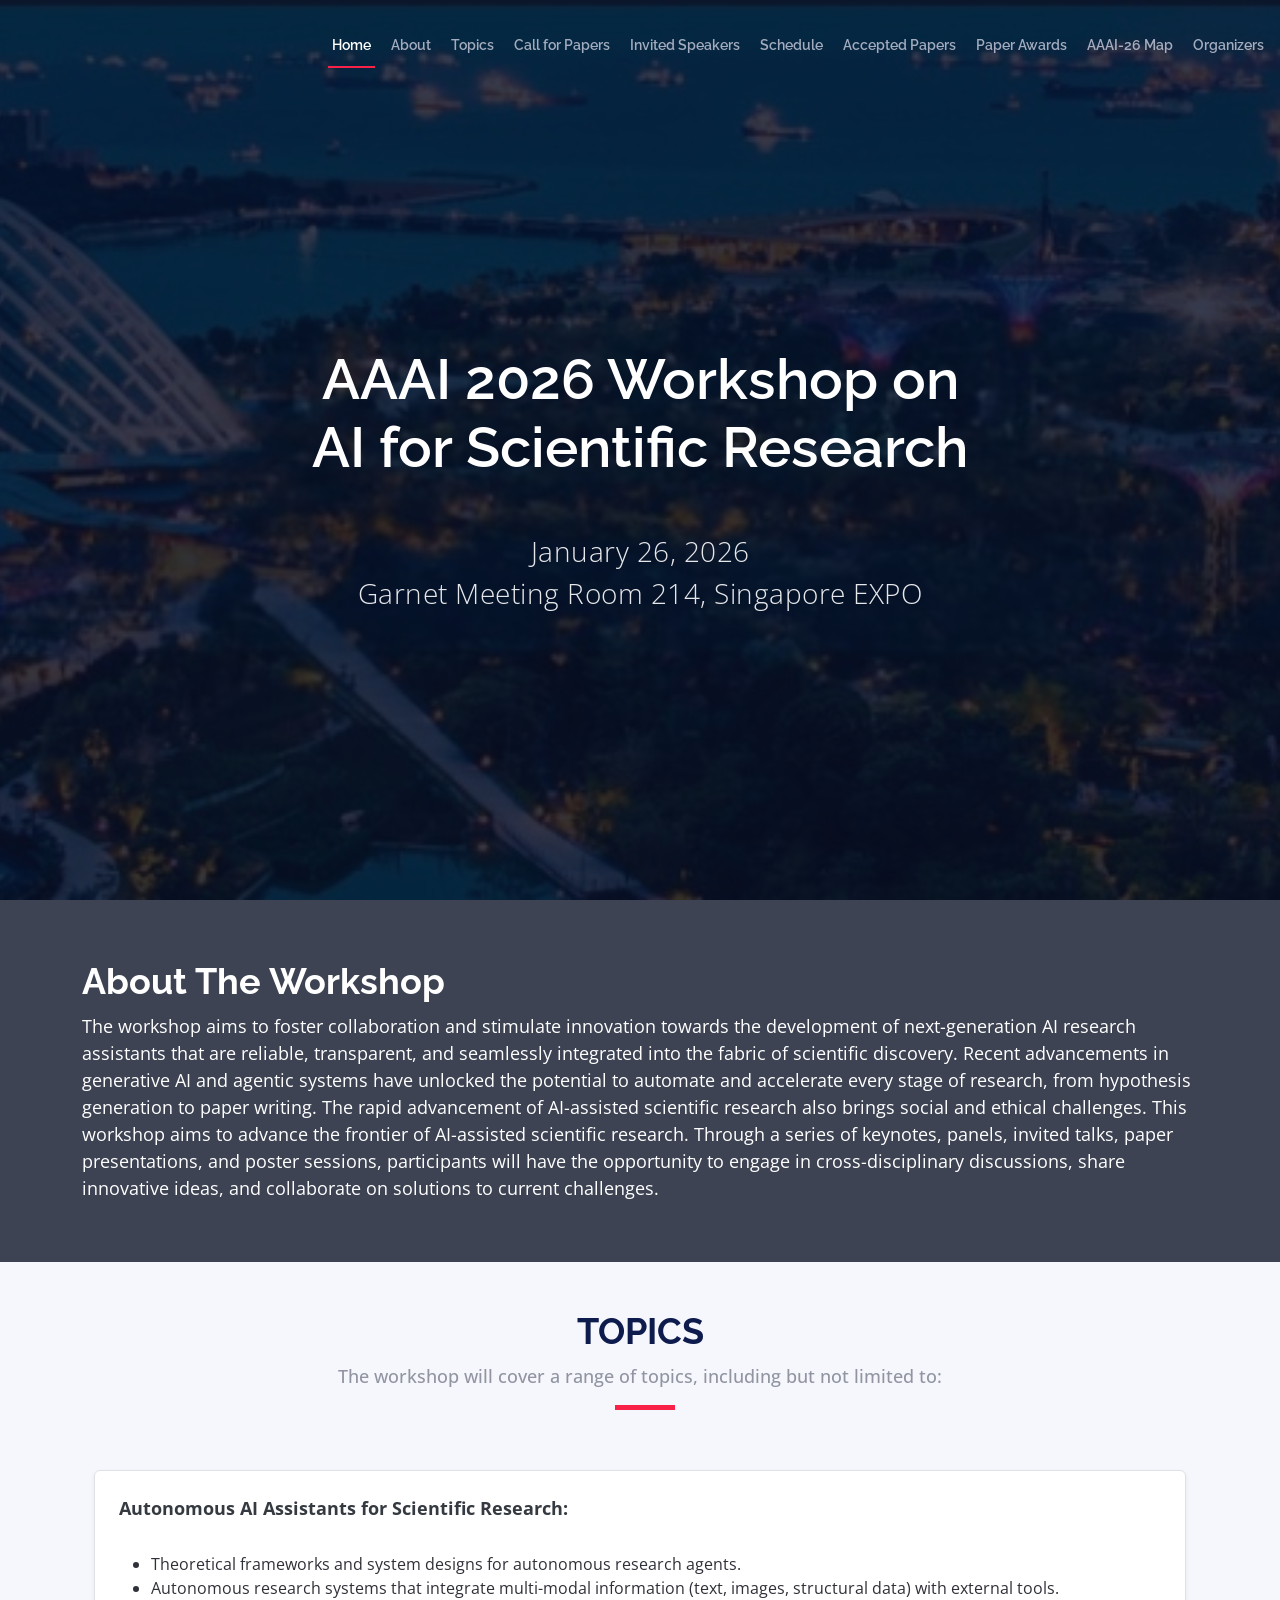
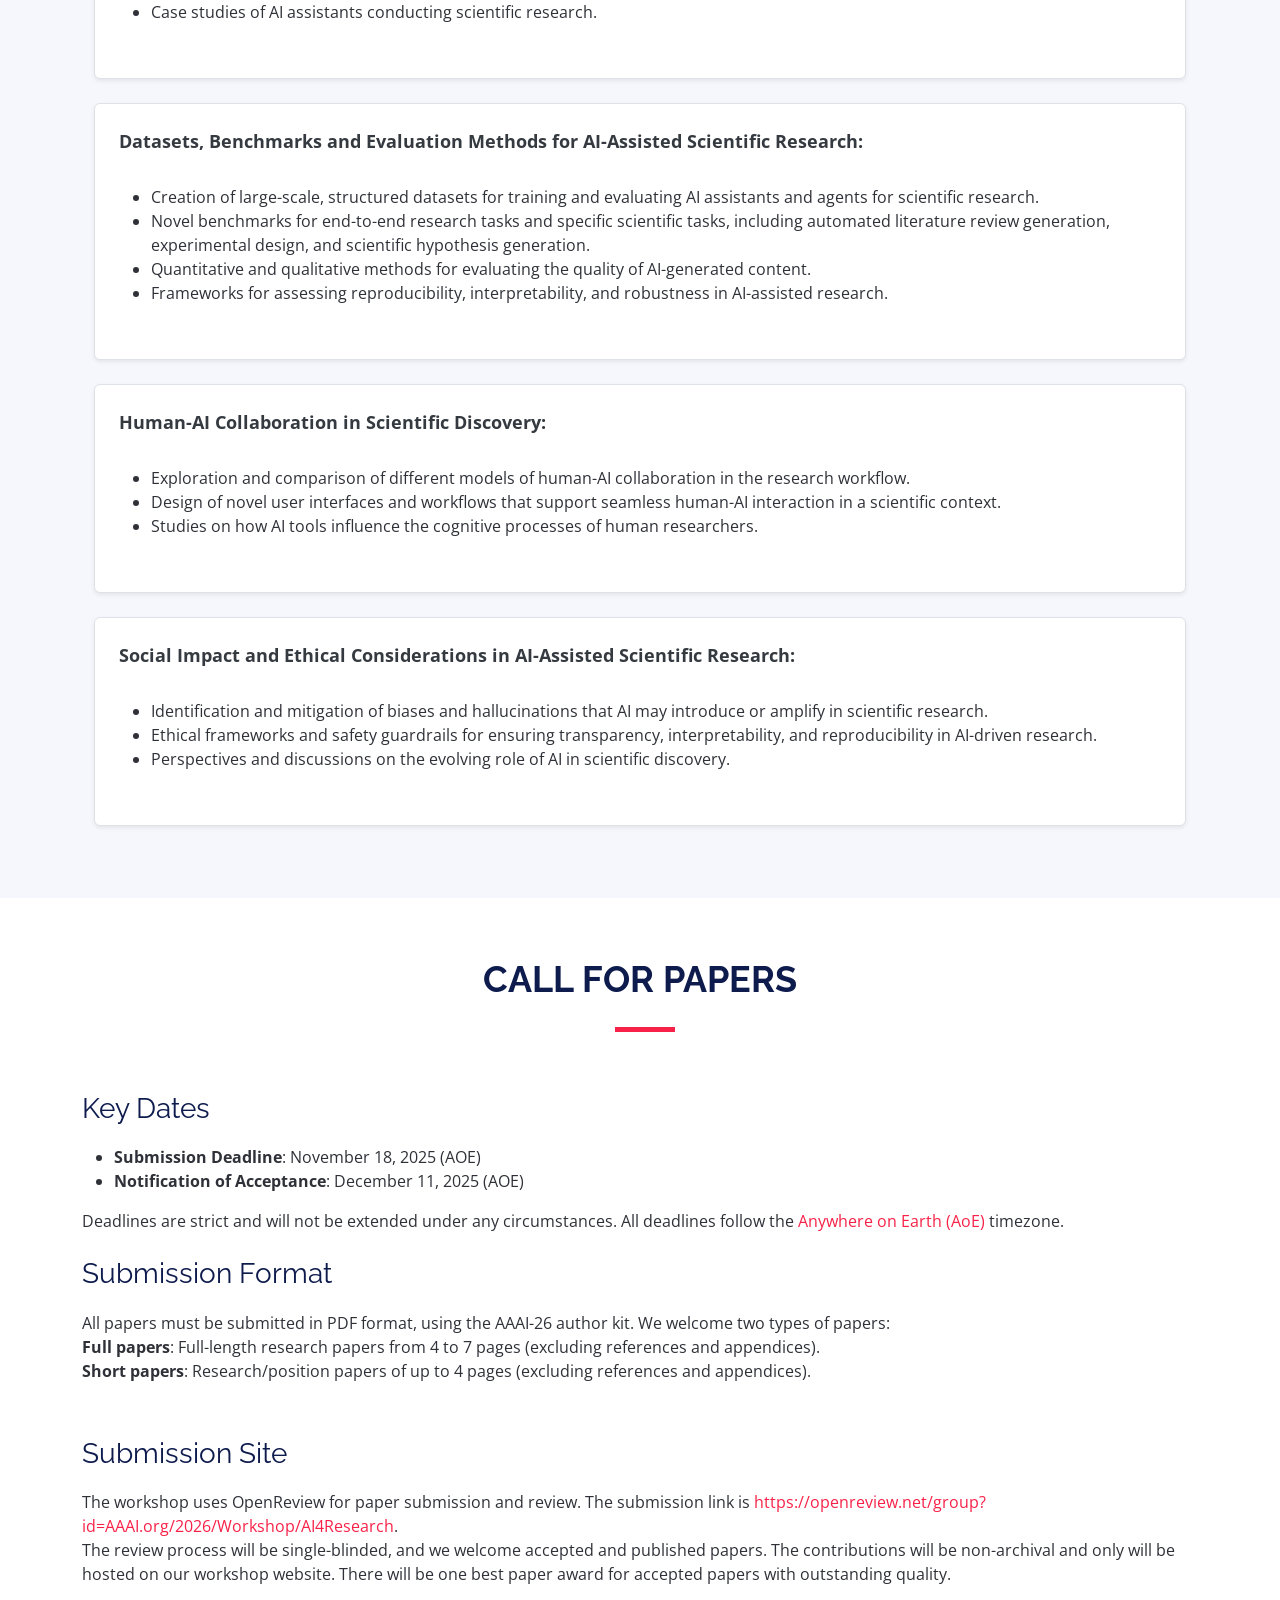
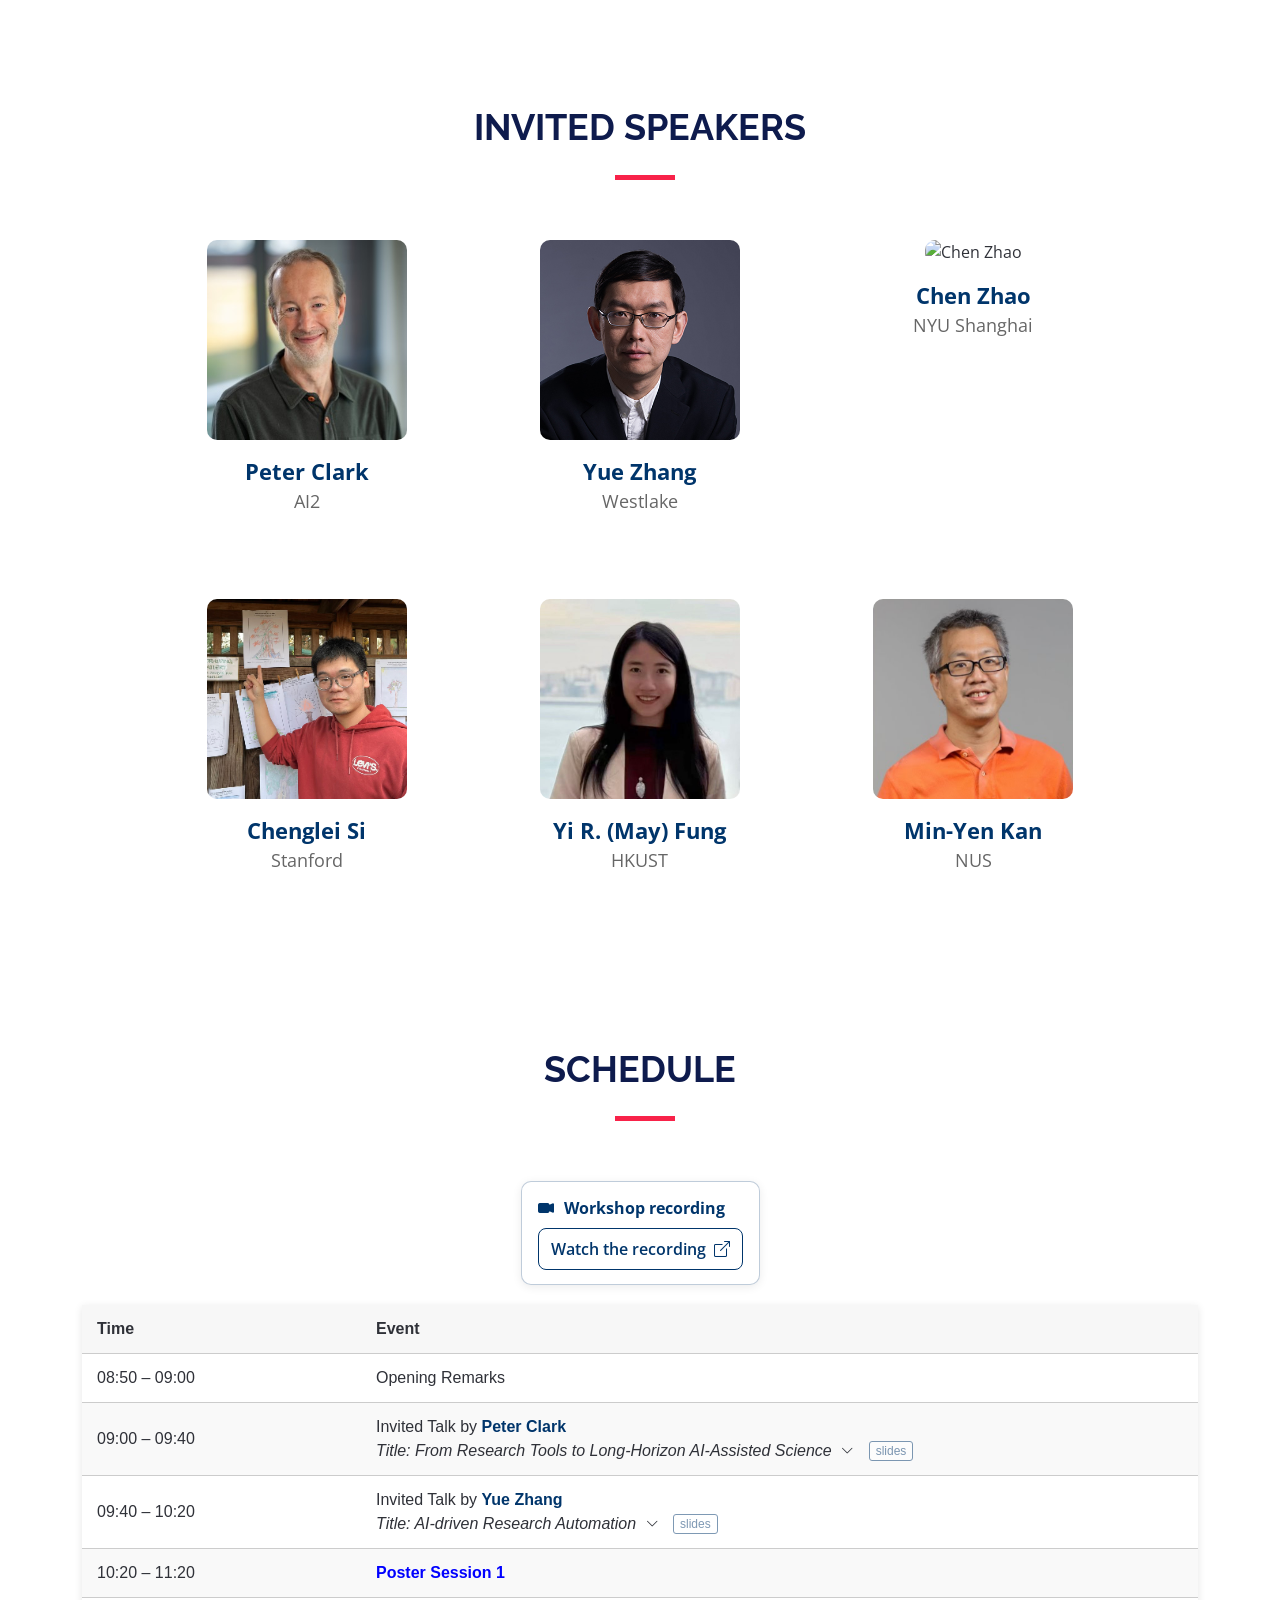
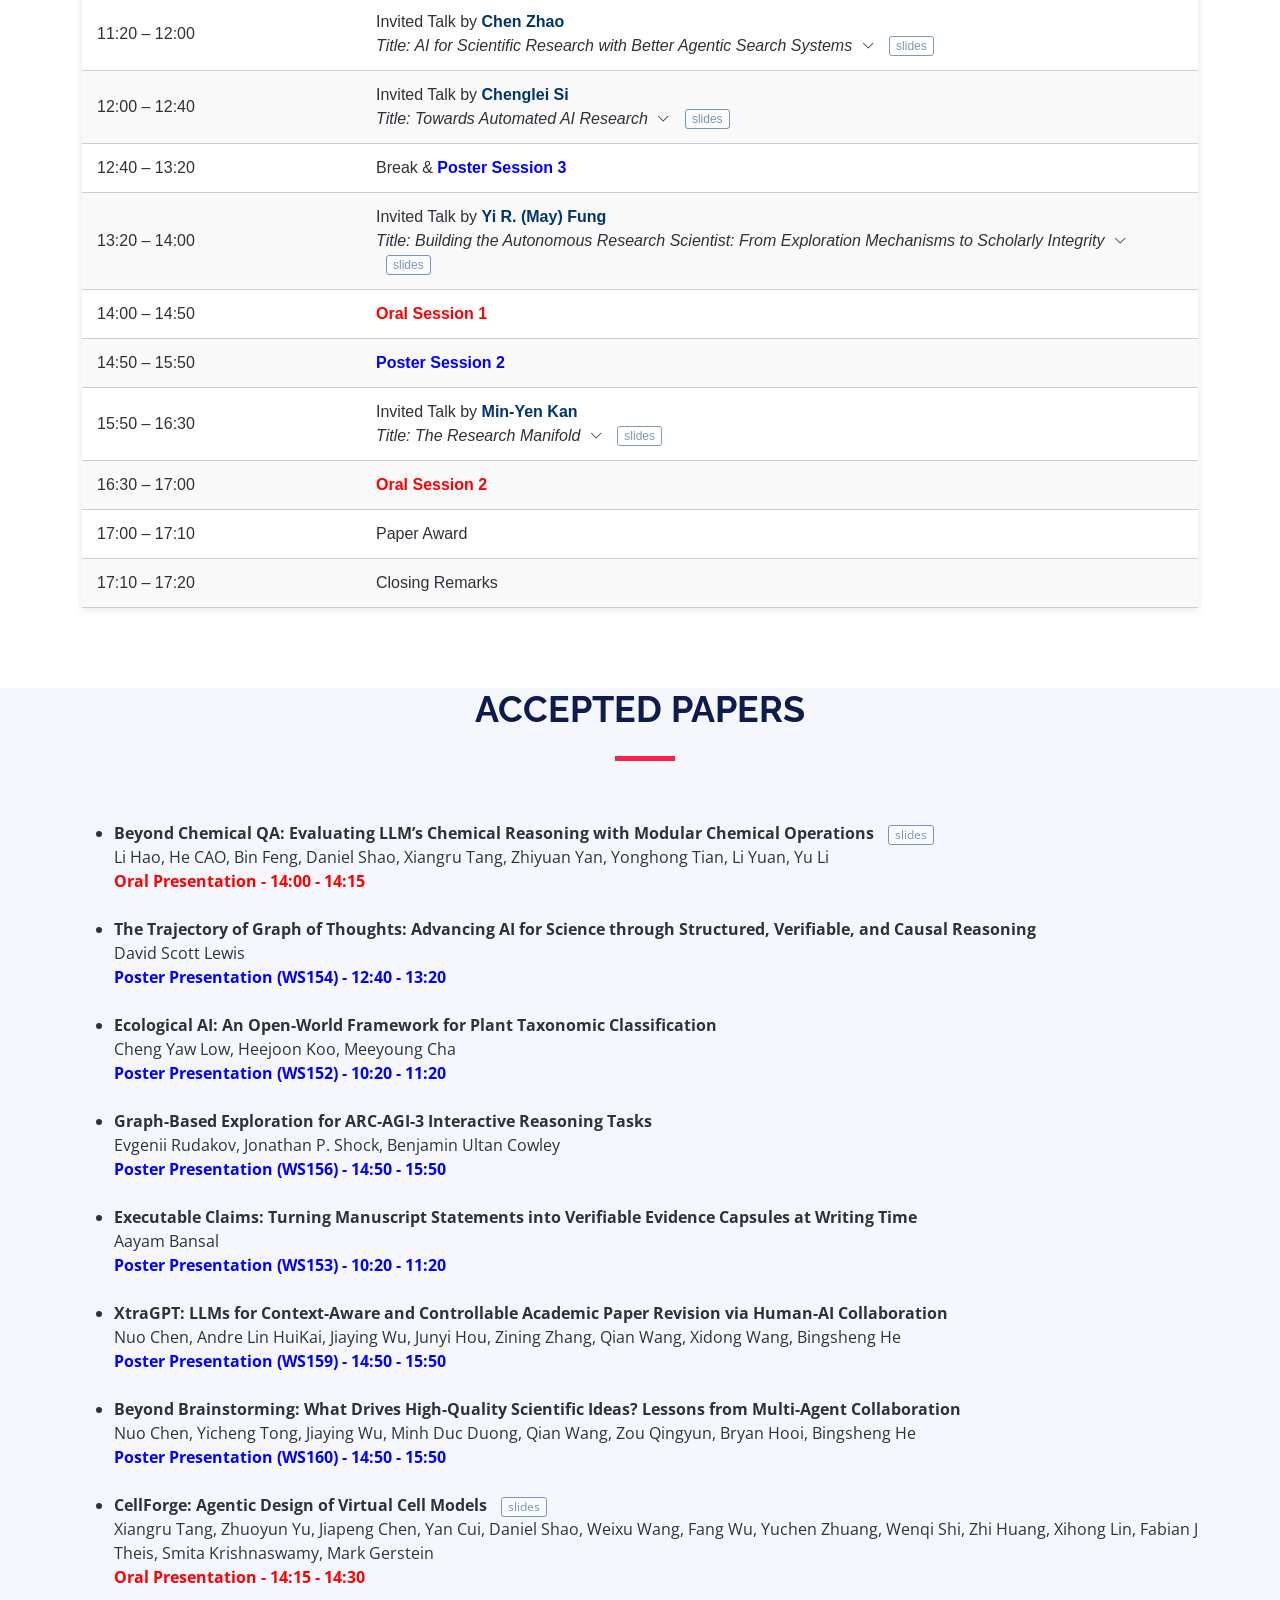
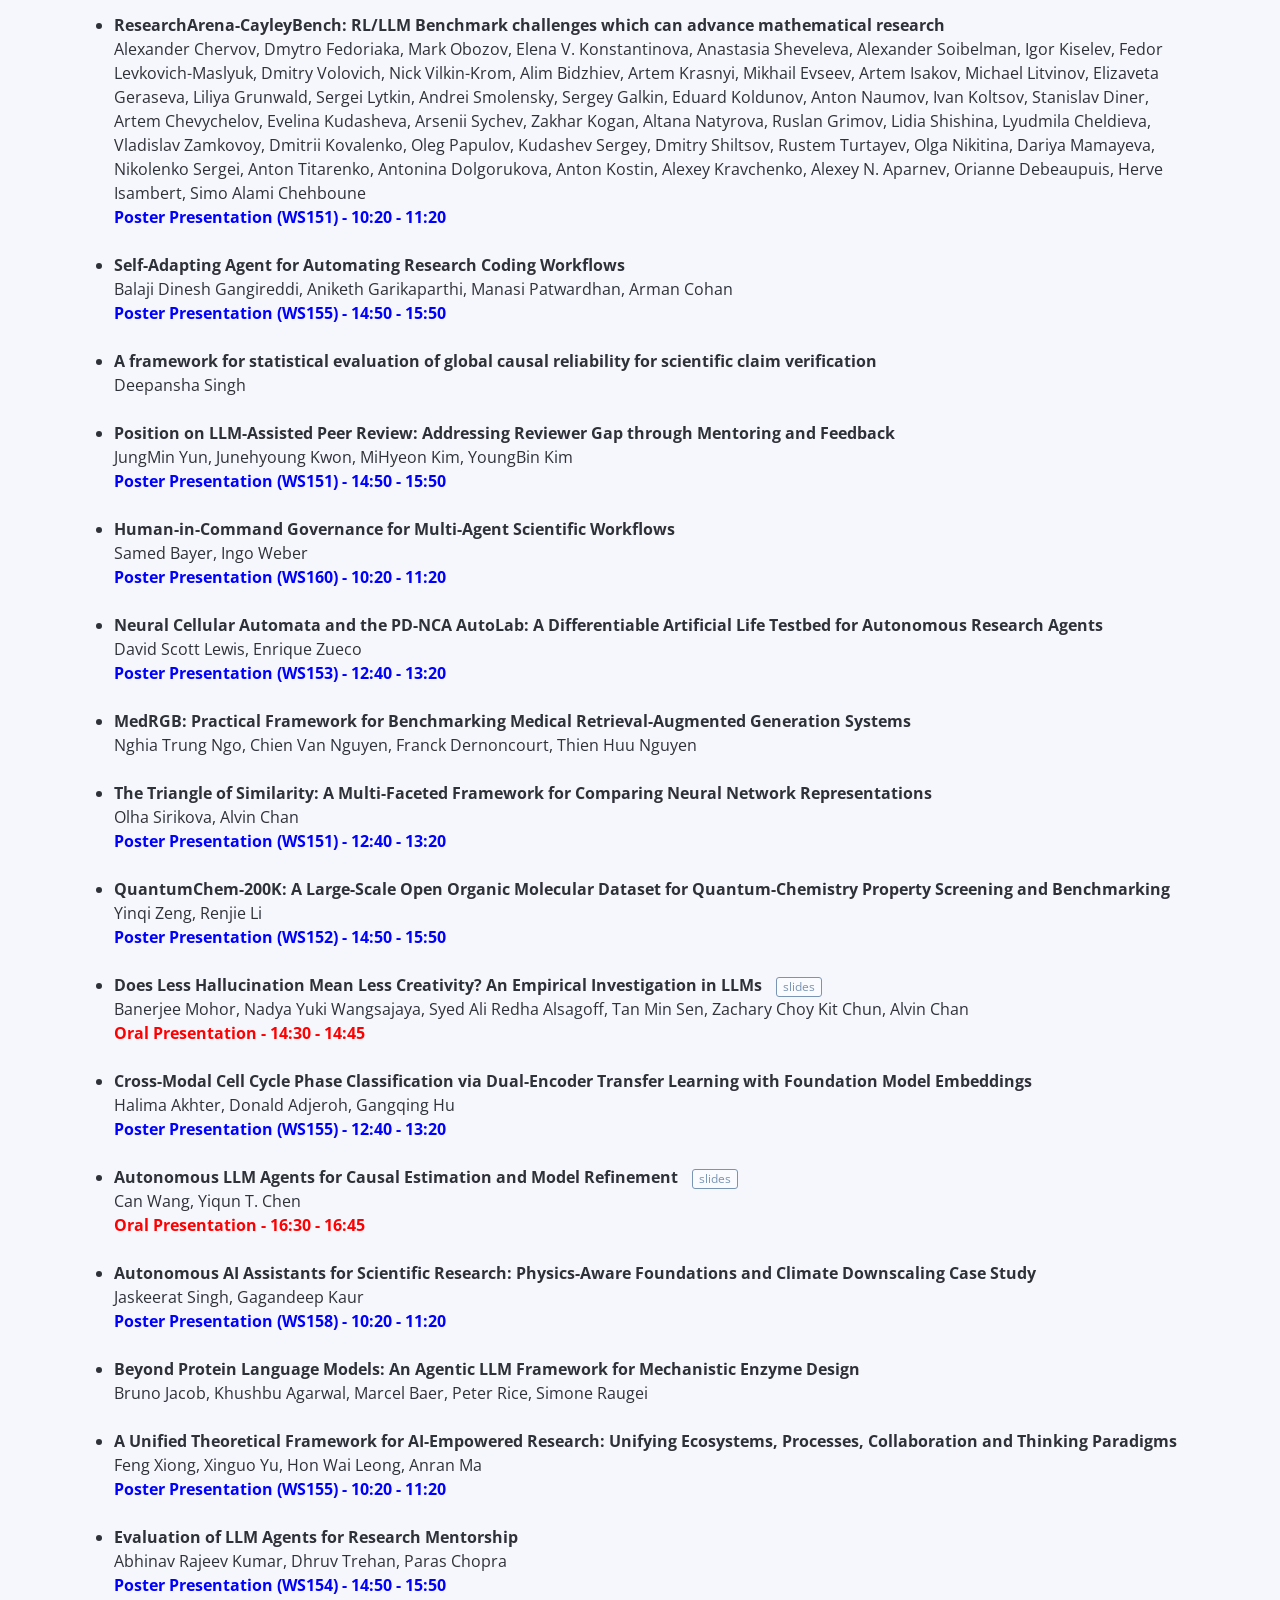
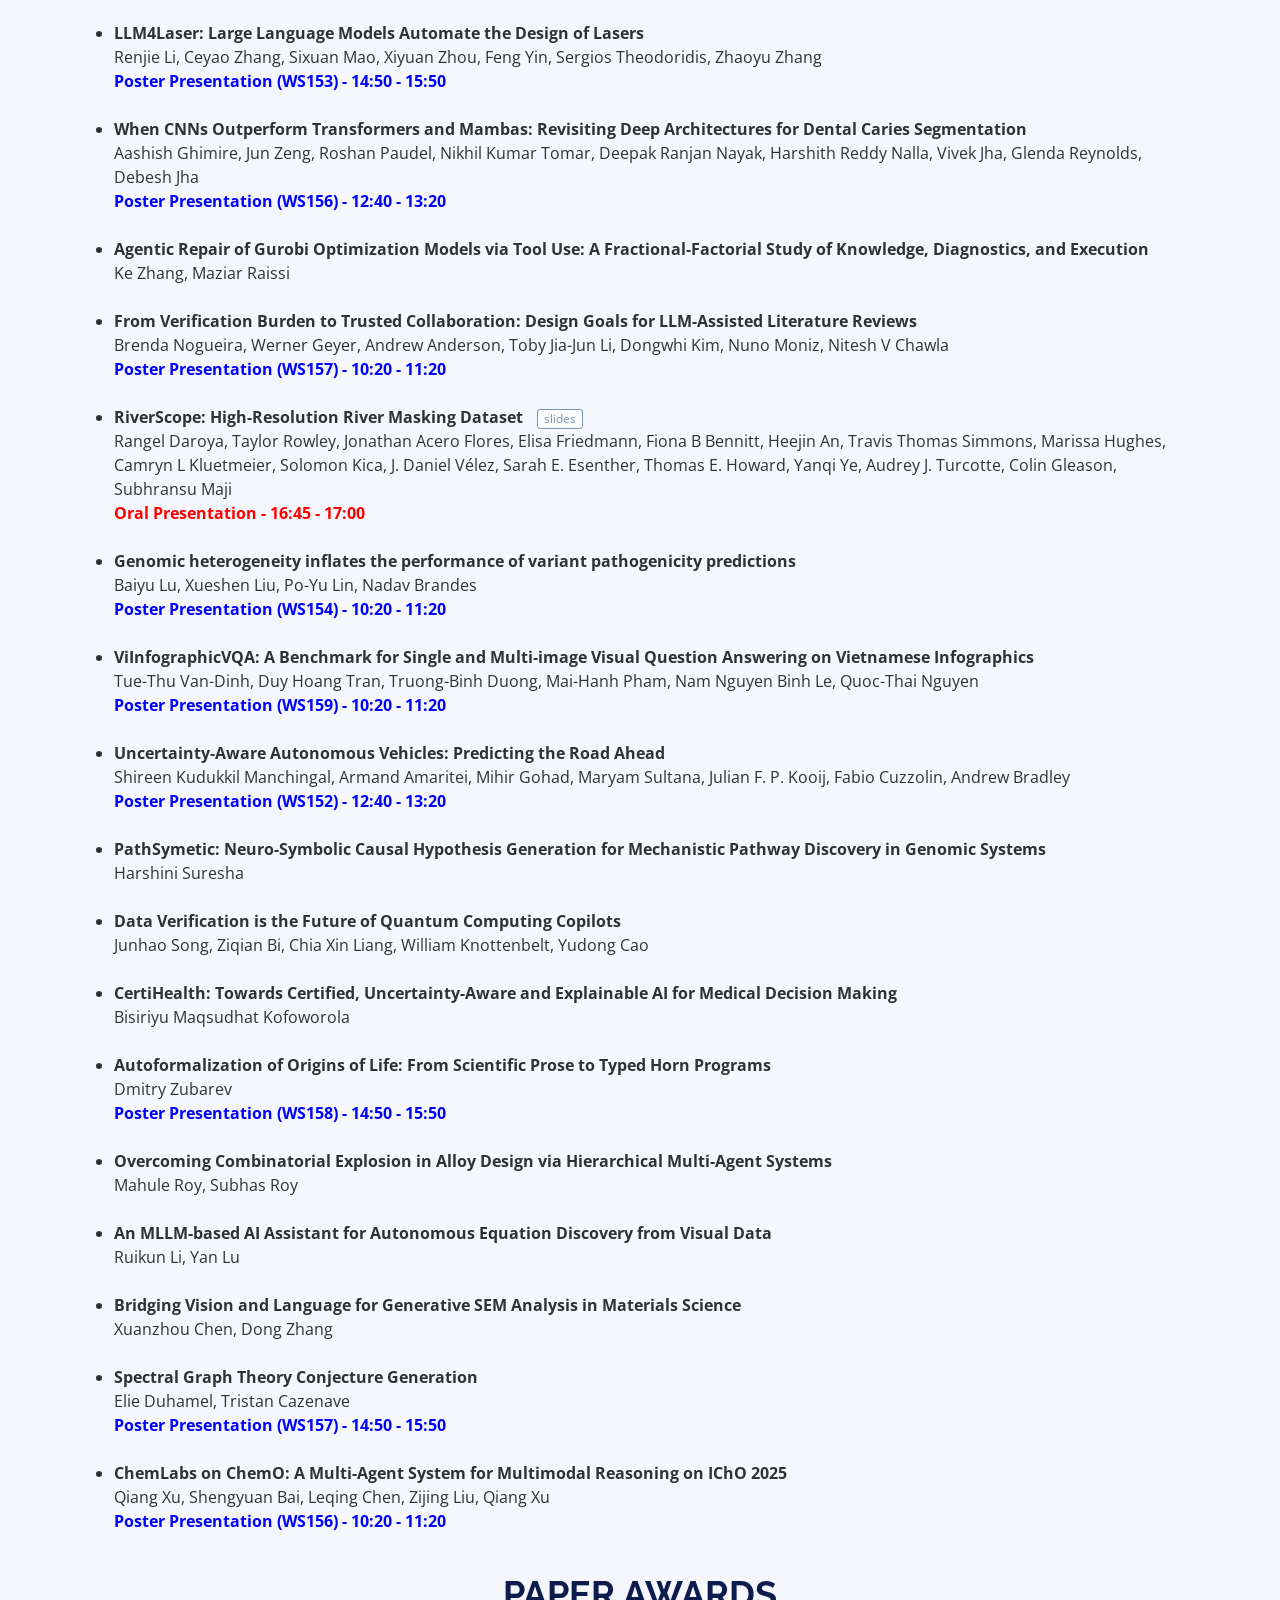
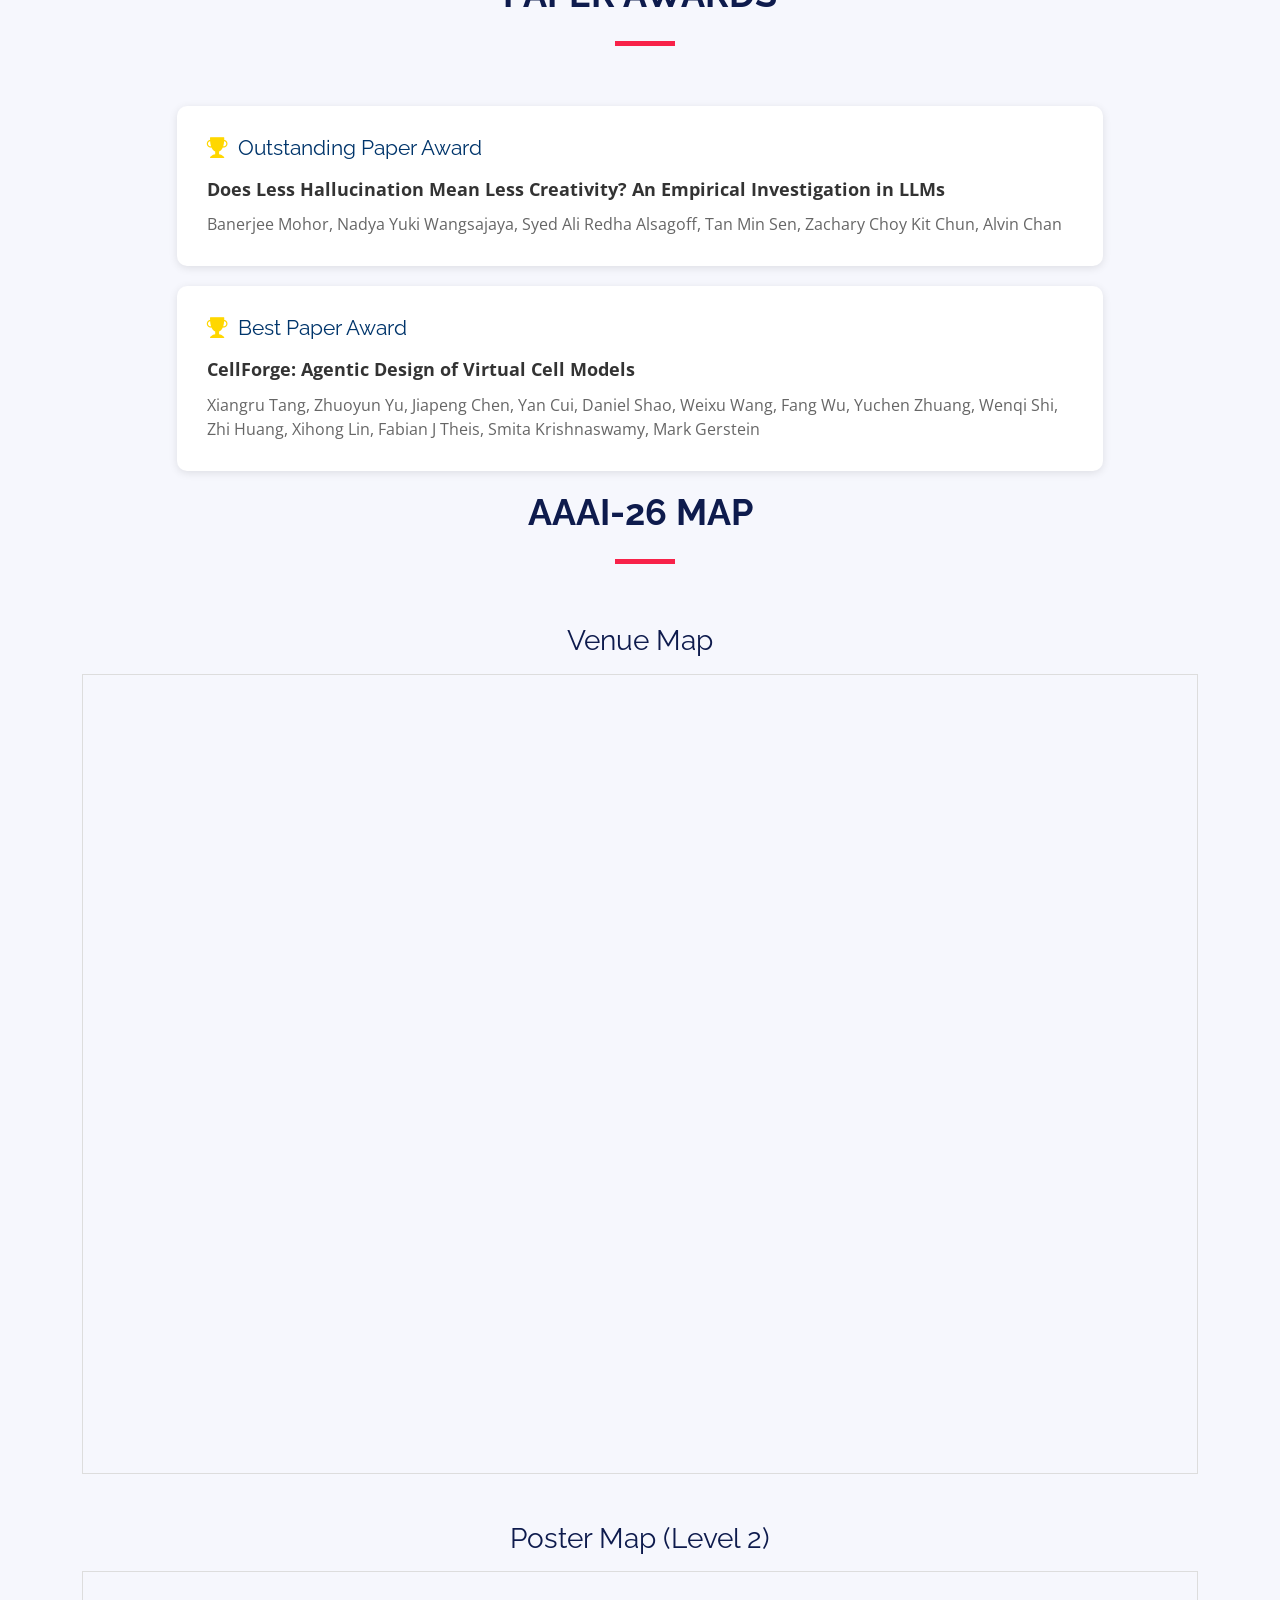
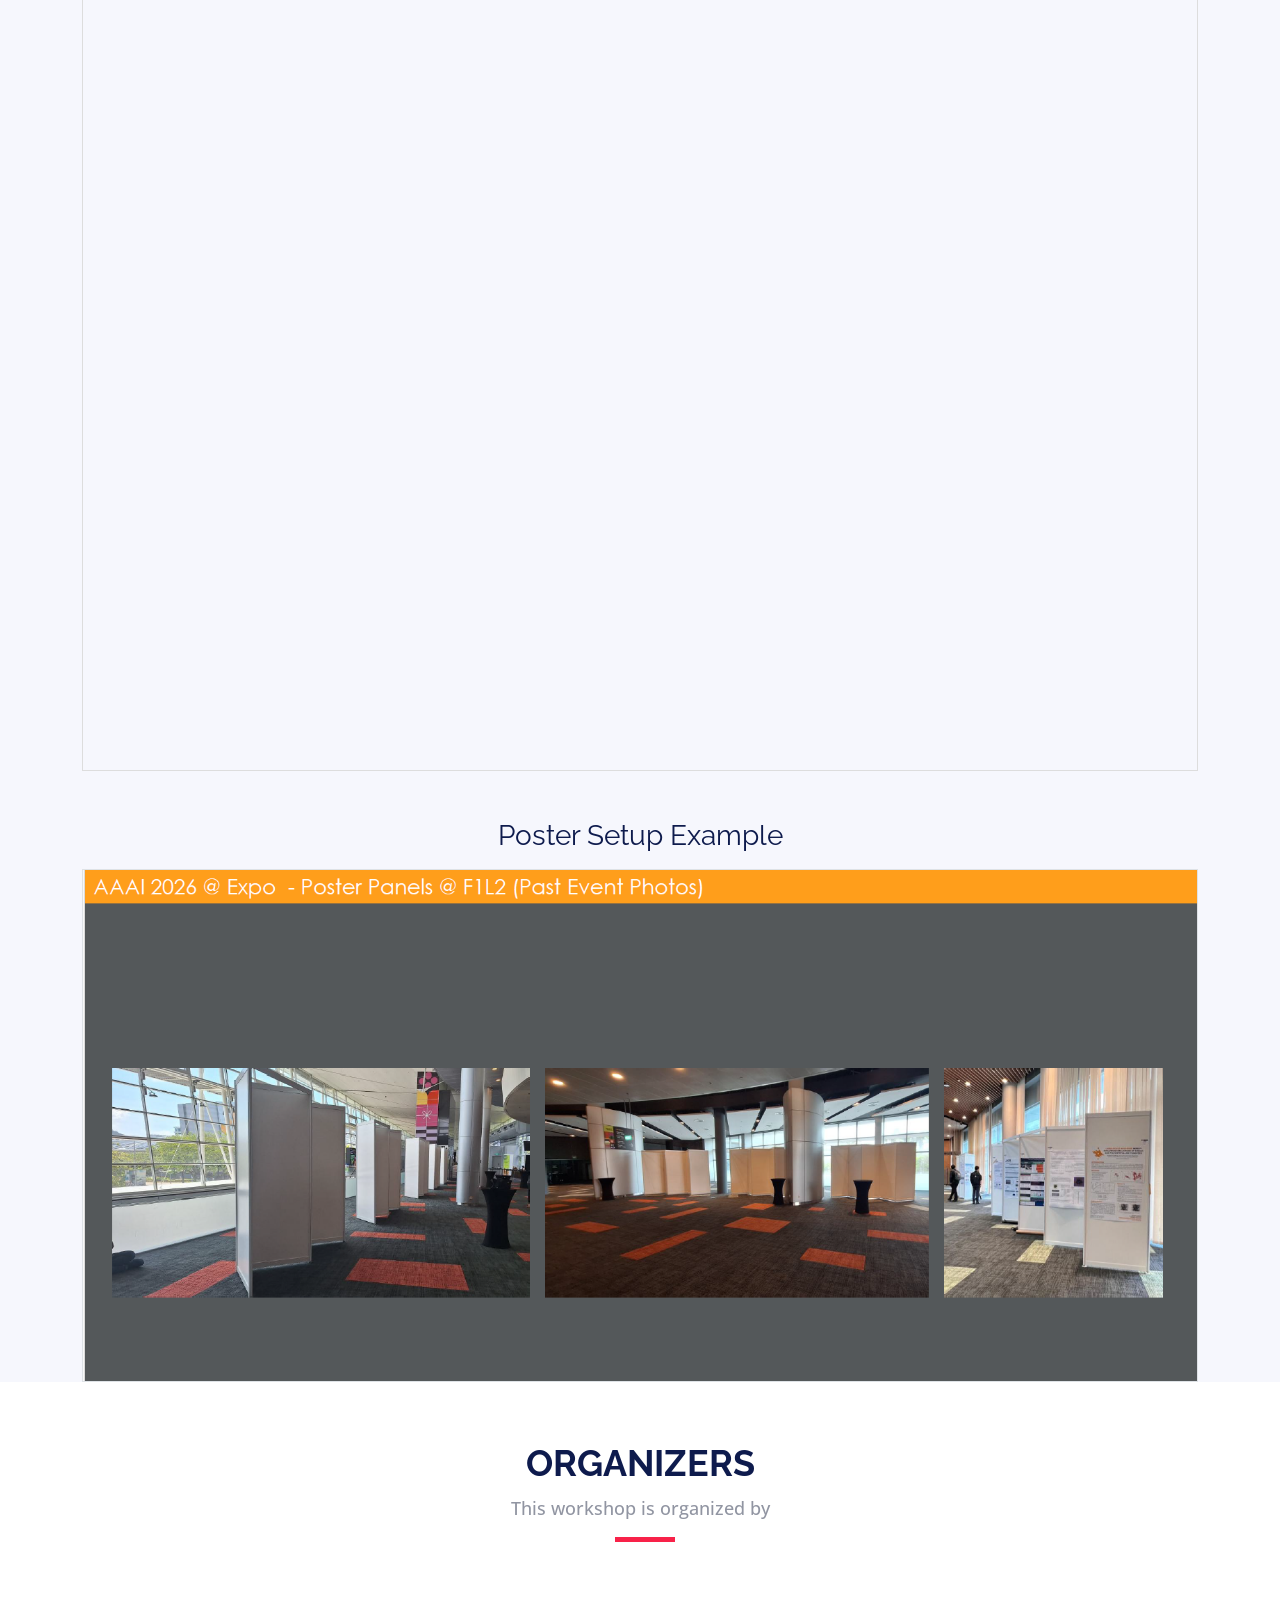
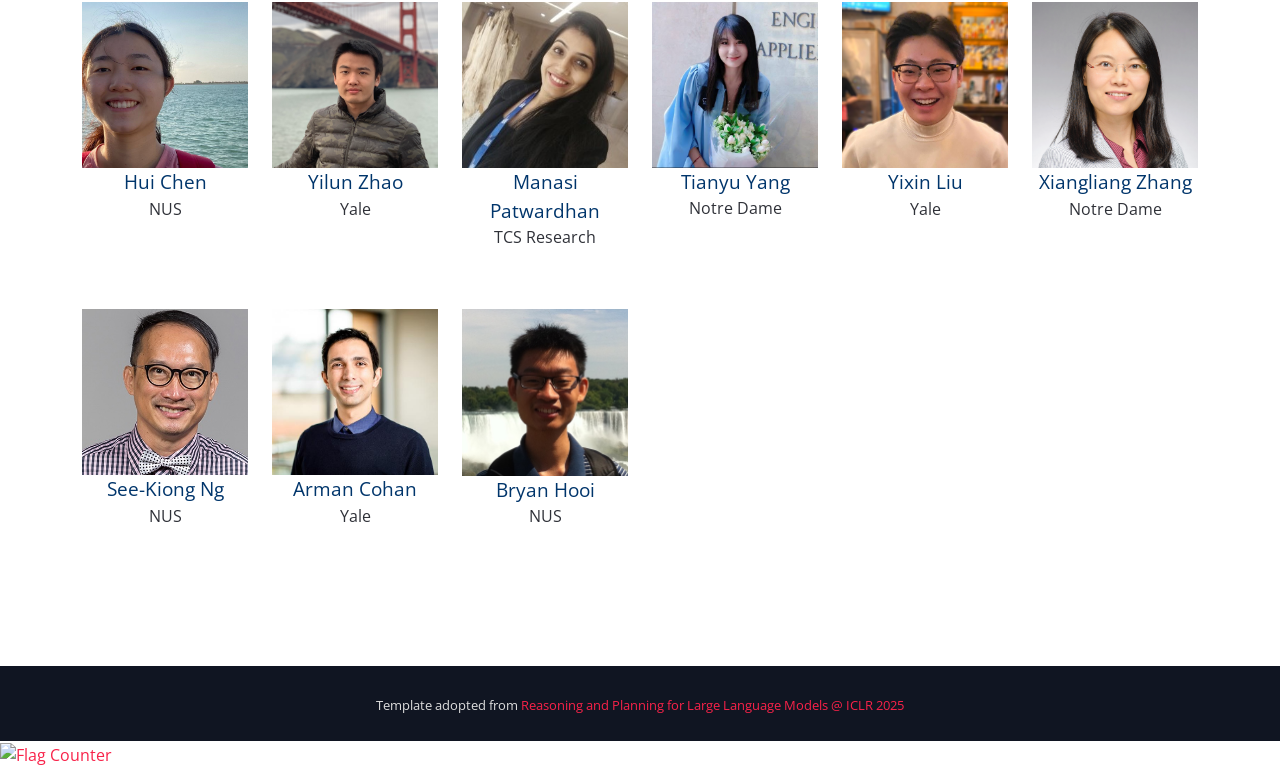
==== index.html @ 15d686bc "add recording link" ====
<!DOCTYPE html>
<html lang="en">

<head>
  <meta charset="utf-8">
  <meta content="width=device-width, initial-scale=1.0" name="viewport">

  <title>AAAI 2026 Workshop on AI for Scientific Research</title>
  <meta content="" name="description">
  <meta content="" name="keywords">

  <!-- Favicons -->
  <link href="assets/img/favicon.png" rel="icon">
  <link href="assets/img/apple-touch-icon.png" rel="apple-touch-icon">

  <!-- Google Fonts -->
  <link href="https://fonts.googleapis.com/css?family=Open+Sans:300,300i,400,400i,700,700i|Raleway:300,400,500,700,800" rel="stylesheet">

  <!-- Vendor CSS Files -->
  <link href="assets/vendor/aos/aos.css" rel="stylesheet">
  <link href="assets/vendor/bootstrap/css/bootstrap.min.css" rel="stylesheet">
  <link href="assets/vendor/bootstrap-icons/bootstrap-icons.css" rel="stylesheet">
  <link href="assets/vendor/glightbox/css/glightbox.min.css" rel="stylesheet">
  <link href="assets/vendor/swiper/swiper-bundle.min.css" rel="stylesheet">

  <!-- Template Main CSS File -->
  <link href="assets/css/style.css" rel="stylesheet">
  
  <!-- Custom CSS for Schedule Table -->
  <style>
    .schedule-table {
      width: 100%;
      border-collapse: collapse;
      background: #fff;
      font-family: Arial, sans-serif;
      box-shadow: 0 2px 8px rgba(0, 0, 0, 0.1);
      margin: 20px 0;
    }
    .schedule-table th,
    .schedule-table td {
      padding: 12px 15px;
      border-bottom: 1px solid #ccc;
      text-align: left;
    }
    .schedule-table th {
      background-color: #f7f7f7;
      font-weight: bold;
    }
    .schedule-table tbody tr:nth-child(even) {
      background-color: #f9f9f9;
    }
    .schedule-table tbody tr:hover {
      background-color: #f1f1f1;
    }
    /* Responsive design */
    @media (max-width: 768px) {
      .schedule-table th,
      .schedule-table td {
        padding: 10px;
      }
    }

    /* Slides badge */
    .slides-box {
      display: inline-flex;
      align-items: center;
      justify-content: center;
      min-width: 38px;
      height: 20px;
      padding: 0 6px;
      margin-left: 10px;
      border: 1px solid #00356B;
      border-radius: 3px;
      font-size: 12px;
      line-height: 1;
      color: #00356B;
      background: #fff;
      text-decoration: none;
      vertical-align: middle;
      user-select: none;
    }
    .slides-box:hover,
    .slides-box:focus {
      background: #00356B;
      color: #fff;
      text-decoration: none;
    }
    .slides-box.slides-box--disabled,
    .slides-box[aria-disabled="true"] {
      opacity: 0.5;
      pointer-events: none;
    }

    /* Workshop recording box */
    .recording-box {
      display: inline-flex;
      flex-direction: column;
      gap: 8px;
      padding: 14px 16px;
      border: 1px solid rgba(0, 53, 107, 0.25);
      border-radius: 10px;
      background: #fff;
      box-shadow: 0 2px 10px rgba(0, 0, 0, 0.08);
      max-width: 520px;
    }
    .recording-box__title {
      display: flex;
      align-items: center;
      gap: 10px;
      font-weight: 700;
      color: #00356B;
    }
    .recording-box__link {
      display: inline-flex;
      align-items: center;
      gap: 8px;
      width: fit-content;
      padding: 8px 12px;
      border: 1px solid #00356B;
      border-radius: 8px;
      color: #00356B;
      text-decoration: none;
      font-weight: 600;
      background: #fff;
    }
    .recording-box__link:hover,
    .recording-box__link:focus {
      background: #00356B;
      color: #fff;
      text-decoration: none;
    }
  </style>
  <!-- =======================================================
  * Template Name: TheEvent
  * Updated: Sep 18 2023 with Bootstrap v5.3.2
  * Template URL: https://bootstrapmade.com/theevent-conference-event-bootstrap-template/
  * Author: BootstrapMade.com
  * License: https://bootstrapmade.com/license/
  ======================================================== -->
</head>

<body>

  <!-- ======= Header ======= -->
  <header id="header" class="d-flex align-items-center ">
    <div class="container-fluid container-xxl d-flex align-items-center">

      <div id="logo" class="me-auto">
        <!-- Uncomment below if you prefer to use a text logo -->
        <!-- <h1><a href="index.html">The<span>Event</span></a></h1>-->
        <a href="index.html" class="scrollto"><img src="assets/img/logo.png" alt="" title=""></a>
      </div>

      <nav id="navbar" class="navbar order-last order-lg-0">
        <ul>
          <li><a class="nav-link scrollto active" href="#hero">Home</a></li>
          <li><a class="nav-link scrollto" href="#about">About</a></li>
          <li><a class="nav-link scrollto" href="#topic">Topics</a></li>
          <li><a class="nav-link scrollto" href="#cfp">Call for Papers</a></li>
          <li><a class="nav-link scrollto" href="#speakers">Invited Speakers</a></li>
          <li><a class="nav-link scrollto" href="#schedule">Schedule</a></li>
          <li><a class="nav-link scrollto" href="#accepted-paper">Accepted Papers</a></li>
          <li><a class="nav-link scrollto" href="#paper-awards">Paper Awards</a></li>
          <li><a class="nav-link scrollto" href="#maps">AAAI-26 Map</a></li>
          <li><a class="nav-link scrollto" href="#organizers">Organizers</a></li>
        </ul>
        <i class="bi bi-list mobile-nav-toggle"></i>
      </nav>

    </div>
  </header><!-- End Header -->

  <!-- ======= Hero Section ======= -->
  <section id="hero">
    <div class="hero-container" data-aos="zoom-in" data-aos-delay="200">
      <h1 class="mb-4 pb-0" style="text-transform: none;">
        AAAI 2026 Workshop on <br>AI for Scientific Research
      </h1>
      <p style="font-size: 28px; color: rgba(255, 255, 255, 0.9); margin-top: 25px; font-weight: 300; letter-spacing: 0.5px;">
        January 26, 2026<br>
        Garnet Meeting Room 214, Singapore EXPO
      </p>
    </div>
  </section>
  <!-- End Hero Section -->

  <main id="main">

    <!-- ======= About Section ======= -->
    <section id="about">
      <div class="container position-relative" data-aos="fade-up">
        <div class="row">
          <div class="col-lg-12">
            <h2>About The Workshop</h2>
            <p style="font-size: 18px;">The workshop aims to foster collaboration and stimulate innovation towards the development of next-generation AI research assistants that are reliable, transparent, and seamlessly integrated into the fabric of scientific discovery. Recent advancements in generative AI and agentic systems have unlocked the potential to automate and accelerate every stage of research, from hypothesis generation to paper writing. The rapid advancement of AI-assisted scientific research also brings social and ethical challenges. This workshop aims to advance the frontier of AI-assisted scientific research. Through a series of keynotes, panels, invited talks, paper presentations, and poster sessions, participants will have the opportunity to engage in cross-disciplinary discussions, share innovative ideas, and collaborate on solutions to current challenges.</p>
          </div>
        </div>
      </div>
    </section>
    <!-- End About Section -->


    <!-- ======= Topics Section ======= -->
    <section id="topic" class="section-with-bg">
      <br>
      <br>
      <div class="container" data-aos="fade-up">
        <div class="section-header">
          <h2>Topics</h2>
          <p>The workshop will cover a range of topics, including but not limited to:</p>
        </div>
        <section id="topics">
          <div class="container">
            <!-- Topic 1 -->
            <div class="row mb-4">
              <div class="col-12">
                <div class="topic-panel interactive-panel p-4 border shadow-sm rounded" style="background: #ffffff;">
                  <b style="font-size: 18px; color: #343a40;">Autonomous AI Assistants for Scientific Research:</b>
                  <p style="color: #6c757d; margin-top: 10px;">
                    <ul>
                      <li>Theoretical frameworks and system designs for autonomous research agents.</li>
                      <li>Autonomous research systems that integrate multi-modal information (text, images, structural data) with external tools.</li>
                      <li>Case studies of AI assistants conducting scientific research.</li>
                    </ul>
                  </p>
                </div>
              </div>
            </div>

            <!-- Topic 2 -->
            <div class="row mb-4">
              <div class="col-12">
                <div class="topic-panel interactive-panel p-4 border shadow-sm rounded" style="background: #ffffff;">
                  <b style="font-size: 18px; color: #343a40;">Datasets, Benchmarks and Evaluation Methods for AI-Assisted Scientific Research:</b>
                  <p style="color: #6c757d; margin-top: 10px;">
                    <ul>
                      <li>Creation of large-scale, structured datasets for training and evaluating AI assistants and agents for scientific research.</li>
                      <li>Novel benchmarks for end-to-end research tasks and specific scientific tasks, including automated literature review generation, experimental design, and scientific hypothesis generation.</li>
                      <li>Quantitative and qualitative methods for evaluating the quality of AI-generated content.</li>
                      <li>Frameworks for assessing reproducibility, interpretability, and robustness in AI-assisted research.</li>
                    </ul>
                  </p>
                </div>
              </div>
            </div>

            <!-- Topic 3 -->
            <div class="row mb-4">
              <div class="col-12">
                <div class="topic-panel interactive-panel p-4 border shadow-sm rounded" style="background: #ffffff;">
                  <b style="font-size: 18px; color: #343a40;">Human-AI Collaboration in Scientific Discovery:</b>
                  <p style="color: #6c757d; margin-top: 10px;">
                    <ul>
                      <li>Exploration and comparison of different models of human-AI collaboration in the research workflow.</li>
                      <li>Design of novel user interfaces and workflows that support seamless human-AI interaction in a scientific context.</li>
                      <li>Studies on how AI tools influence the cognitive processes of human researchers.</li>
                    </ul>
                  </p>
                </div>
              </div>
            </div>

            <!-- Topic 4 -->
            <div class="row mb-4">
              <div class="col-12">
                <div class="topic-panel interactive-panel p-4 border shadow-sm rounded" style="background: #ffffff;">
                  <b style="font-size: 18px; color: #343a40;">Social Impact and Ethical Considerations in AI-Assisted Scientific Research:</b>
                  <p style="color: #6c757d; margin-top: 10px;">
                    <ul>
                      <li>Identification and mitigation of biases and hallucinations that AI may introduce or amplify in scientific research.</li>
                      <li>Ethical frameworks and safety guardrails for ensuring transparency, interpretability, and reproducibility in AI-driven research.</li>
                      <li>Perspectives and discussions on the evolving role of AI in scientific discovery.</li>
                    </ul>
                  </p>
                </div>
              </div>
            </div>

            <!-- Topic 5 -->
            <!-- <div class="row mb-4">
              <div class="col-12">
                <div class="topic-panel interactive-panel p-4 border shadow-sm rounded" style="background: #ffffff;">
                </div>
              </div>
            </div> -->
          </div>
        </section>
      </div>
      <br>
      <br>
    </section>
    <!-- End Topics Section -->

    <section id="cfp">
      <div class="container" data-aos="fade-up">
        <div class="section-header">
          <h2>Call For Papers</h2>
        </div>
        <h3>Key Dates</h3>
        <ul class="fa-ul">
          <li><span class="fa-li"><i class="fa fa-check"></i></span><b>Submission Deadline</b>: November 18, 2025 (AOE)</li>
          <li><span class="fa-li"><i class="fa fa-check"></i></span><b>Notification of Acceptance</b>: December 11, 2025 (AOE)</li>
        </ul>
        Deadlines are strict and will not be extended under any circumstances. All deadlines follow the <a href="https://time.is/Anywhere_on_Earth">Anywhere on Earth (AoE)</a> timezone.
        <br>
        <br>
        <h3>Submission Format</h3>
        <p>
          All papers must be submitted in PDF format, using the AAAI-26 author kit. We welcome two types of papers:<br>
          <b>Full papers</b>: Full-length research papers from 4 to 7 pages (excluding references and appendices).<br>
          <b>Short papers</b>: Research/position papers of up to 4 pages (excluding references and appendices).<br><br>
        </p>
        <h3>Submission Site</h3>
        <p>
          The workshop uses OpenReview for paper submission and review. The submission link is <a href="https://openreview.net/group?id=AAAI.org/2026/Workshop/AI4Research">https://openreview.net/group?id=AAAI.org/2026/Workshop/AI4Research</a>.
          <br>The review process will be single-blinded, and we welcome accepted and published papers. The contributions will be non-archival and only will be hosted on our workshop website. There will be one best paper award for accepted papers with outstanding quality.
        </p> 
      </div>
    </section>

    <!-- ======= Speakers Section ======= -->
    <section id="speakers">
      <div class="container" data-aos="fade-up">
        <div class="section-header">
          <h2>Invited Speakers</h2>
          <!-- <p>To be announced</p> -->
        </div>

        <div class="row justify-content-center gx-3" style="max-width: 1000px; margin: 0 auto;">
          
          <!-- Speaker 1: Peter Clark -->
          <div class="col-lg-4 col-md-6 mb-4">
            <div class="speaker" data-aos="fade-up" data-aos-delay="100" style="text-align: center;">
              <img src="assets/img/speakers/peter.jpg" alt="Peter Clark" class="img-fluid" style="width: 200px; height: 200px; object-fit: cover; border-radius: 10px; margin-bottom: 15px;">
              <br><a href="#" style="font-size: 1.4em; color: #00356B; font-weight: bold;">Peter Clark</a>
              <p style="font-size: 1.1em; color: #666;">AI2</p>
            </div>
          </div>
          
          <!-- Speaker 2: Yue Zhang -->
          <div class="col-lg-4 col-md-6 mb-4">
            <div class="speaker" data-aos="fade-up" data-aos-delay="200" style="text-align: center;">
              <img src="assets/img/speakers/yue.jpg" alt="Yue Zhang" class="img-fluid" style="width: 200px; height: 200px; object-fit: cover; border-radius: 10px; margin-bottom: 15px;">
              <br><a href="#" style="font-size: 1.4em; color: #00356B; font-weight: bold;">Yue Zhang</a>
              <p style="font-size: 1.1em; color: #666;">Westlake</p>
            </div>
          </div>

          <!-- Speaker 3: Chen Zhao -->
          <div class="col-lg-4 col-md-6 mb-4">
            <div class="speaker" data-aos="fade-up" data-aos-delay="300" style="text-align: center;">
              <img src="assets/img/speakers/chen.jpg" alt="Chen Zhao" class="img-fluid" style="width: 200px; height: 200px; object-fit: cover; border-radius: 10px; margin-bottom: 15px;">
              <br><a href="#" style="font-size: 1.4em; color: #00356B; font-weight: bold;">Chen Zhao</a>
              <p style="font-size: 1.1em; color: #666;">NYU Shanghai</p>
            </div>
          </div>

          <!-- Speaker 4: Chenglei Si -->
          <div class="col-lg-4 col-md-6 mb-4">
            <div class="speaker" data-aos="fade-up" data-aos-delay="100" style="text-align: center;">
              <img src="assets/img/speakers/chenglei.jpg" alt="Chenglei Si" class="img-fluid" style="width: 200px; height: 200px; object-fit: cover; border-radius: 10px; margin-bottom: 15px;">
              <br><a href="#" style="font-size: 1.4em; color: #00356B; font-weight: bold;">Chenglei Si</a>
              <p style="font-size: 1.1em; color: #666;">Stanford</p>
            </div>
          </div>

          <!-- Speaker 5: Yi R. (May) Fung -->
          <div class="col-lg-4 col-md-6 mb-4">
            <div class="speaker" data-aos="fade-up" data-aos-delay="200" style="text-align: center;">
              <img src="assets/img/speakers/fung.png" alt="Yi R. (May) Fung" class="img-fluid" style="width: 200px; height: 200px; object-fit: cover; border-radius: 10px; margin-bottom: 15px;">
              <br><a href="#" style="font-size: 1.4em; color: #00356B; font-weight: bold;">Yi R. (May) Fung</a>
              <p style="font-size: 1.1em; color: #666;">HKUST</p>
            </div>
          </div>

          <!-- Speaker 6: Min-Yen Kan -->
          <div class="col-lg-4 col-md-6 mb-4">
            <div class="speaker" data-aos="fade-up" data-aos-delay="300" style="text-align: center;">
              <img src="assets/img/speakers/min.png" alt="Min-Yen Kan" class="img-fluid" style="width: 200px; height: 200px; object-fit: cover; border-radius: 10px; margin-bottom: 15px;">
              <br><a href="#" style="font-size: 1.4em; color: #00356B; font-weight: bold;">Min-Yen Kan</a>
              <p style="font-size: 1.1em; color: #666;">NUS</p>
            </div>
          </div>

        </div>
      </div>
    </section>
    <!-- End Speakers Section -->

    <!-- ======= Schedule Section ======= -->
    <section id="schedule">
      <div class="container" data-aos="fade-up">
        <div class="section-header">
          <h2>Schedule</h2>
          <!-- <p>To be announced</p> -->
        </div>
        <div class="mb-3" style="text-align: center;">
          <div class="recording-box" role="note" aria-label="Workshop recording link">
            <div class="recording-box__title">
              <i class="bi bi-camera-video-fill"></i>
              Workshop recording
            </div>
            <a class="recording-box__link" href="https://us06web.zoom.us/rec/play/0sh_Mu66z896POwoRGdp3qKG5eZ63UKPHvuIWT5KmIxOXnEGj0LGVykstHp04lRK4AiOjq2k1FFJ8JVZ.JPisdILXcQROBGdQ?eagerLoadZvaPages=&accessLevel=&canPlayFromShare=true&from=share_recording_detail&startTime=1769386400000&componentName=rec-play&originRequestUrl=https%3A%2F%2Fus06web.zoom.us%2Frec%2Fshare%2FauvUcgWUnrnU0mSSdRT9ckHe9F9EbSozMqa6DYXpK3zf8lM3dir3rPl6QvTVUiU.i-wI4qAnmsWCiDzE%3FstartTime%3D1769386400000" target="_blank" rel="noopener noreferrer">
              Watch the recording <i class="bi bi-box-arrow-up-right"></i>
            </a>
          </div>
        </div>

        <table class="schedule-table">
          <thead>
            <tr>
              <th style="width: 25%;">Time</th>
              <th>Event</th>
            </tr>
          </thead>
          <tbody>
            <tr>
              <td>08:50 – 09:00</td>
              <td>Opening Remarks</td>
            </tr>
            <tr>
              <td>09:00 – 09:40</td>
              <td>
                Invited Talk by <b style="color: #00356B;">Peter Clark</b><br>
                <a data-bs-toggle="collapse" href="#abstract-peter" role="button" aria-expanded="false" aria-controls="abstract-peter" style="text-decoration: none; color: inherit; font-style: italic;">
                  Title: From Research Tools to Long-Horizon AI-Assisted Science <i class="bi bi-chevron-down" style="font-size: 0.8em; margin-left: 5px;"></i>
                </a>
                <a class="slides-box slides-box--disabled" href="#" aria-disabled="true" data-slides-href="assets/slides/talk_peter.pptx" title="Slides (TBA)">slides</a>
                <div class="collapse mt-2" id="abstract-peter">
                  <div class="card card-body" style="font-size: 0.9rem; font-style: normal; color: #333;">
                    <b>Abstract:</b> AI has made remarkable progress in assisting with individual scientific tasks over the past two years. However, today's systems still fall far short of supporting the kind of long-horizon, "big science" research that unfolds over weeks or months. In this talk, I'll present our work on Asta, a state-of-the-art AI research assistant that performs a wide range of research tasks, and aims to scale toward long-term scientific support. I'll first illustrate Asta's current capabilities in literature understanding, data analysis, theory formation, and end-to-end autonomous software experiments. I'll then discuss what it takes to extend these capabilities to long-horizon research. If we view science as a search for predictive theories and causal explanations, then true long-term AI assistance requires a tight integration of experimentation and analysis with theory formation. I'll argue that this, in turn, demands a layer of structured reasoning above basic tool use to track hypotheses, evidence, and next experimental steps. I'll describe AutoDiscovery, our current work in this direction, then sketch our longer-term trajectory, and finally offer a perspective on the exciting future of long-horizon AI-assisted science.
                  </div>
                </div>
              </td>
            </tr>
            <tr>
              <td>09:40 – 10:20</td>
              <td>
                Invited Talk by <b style="color: #00356B;">Yue Zhang</b><br>
                <a data-bs-toggle="collapse" href="#abstract-yue" role="button" aria-expanded="false" aria-controls="abstract-yue" style="text-decoration: none; color: inherit; font-style: italic;">
                  Title: AI-driven Research Automation <i class="bi bi-chevron-down" style="font-size: 0.8em; margin-left: 5px;"></i>
                </a>
                <a class="slides-box slides-box--disabled" href="#" aria-disabled="true" data-slides-href="assets/slides/talk_yue.pptx" title="Slides (TBA)">slides</a>
                <div class="collapse mt-2" id="abstract-yue">
                  <div class="card card-body" style="font-size: 0.9rem; font-style: normal; color: #333;">
                    <b>Abstract:</b> Recently, AI has enabled efficiency tools to be developed for expediting research. Various agents have been built for automating literature review, idea generation, academic writing, and scholarly reviewing. Agents have also been constructed for automating the whole research pipeline. In this talk, I will share our research work along this line, covering work in two directions. First, I will discuss work on facilitating the review and publication paradigm, discussing how AI can be useful for recommending literature, making surveys and giving automated reviews. Second, I will discuss some efforts towards building automated AI scientists.
                  </div>
                </div>
              </td>
            </tr>
            <tr>
              <td>10:20 – 11:20</td>
              <td><b style="color: blue;">Poster Session 1</b></td>
            </tr>
            <tr>
              <td>11:20 – 12:00</td>
              <td>
                Invited Talk by <b style="color: #00356B;">Chen Zhao</b><br>
                <a data-bs-toggle="collapse" href="#abstract-chen" role="button" aria-expanded="false" aria-controls="abstract-chen" style="text-decoration: none; color: inherit; font-style: italic;">
                  Title: AI for Scientific Research with Better Agentic Search Systems <i class="bi bi-chevron-down" style="font-size: 0.8em; margin-left: 5px;"></i>
                </a>
                <a class="slides-box slides-box--disabled" href="#" aria-disabled="true" data-slides-href="assets/slides/talk_chen.pptx" title="Slides (TBA)">slides</a>
                <div class="collapse mt-2" id="abstract-chen">
                  <div class="card card-body" style="font-size: 0.9rem; font-style: normal; color: #333;">
                    <b>Abstract:</b> Agentic search systems such as OpenAI’s deep research have been widely deployed in AI for Scientific Research. Despite promising capabilities, today’s agentic search systems remain far from reliable, one of the pronouncing capacities is that they often retrieve irrelevant or redundant evidence. In this talk, I will discuss our recent efforts toward building better agentic search systems from different perspectives : 1) using text diffusion model as new promising architecture. 2) Benchmarking and Improving Retrieval for Deep Research Agents in Scientific Literature search.  I will discuss some future directions in the end of the talk.
                  </div>
                </div>
              </td>
            </tr>
            <tr>
              <td>12:00 – 12:40</td>
              <td>
                Invited Talk by <b style="color: #00356B;">Chenglei Si</b><br>
                <a data-bs-toggle="collapse" href="#abstract-chenglei" role="button" aria-expanded="false" aria-controls="abstract-chenglei" style="text-decoration: none; color: inherit; font-style: italic;">
                  Title: Towards Automated AI Research <i class="bi bi-chevron-down" style="font-size: 0.8em; margin-left: 5px;"></i>
                </a>
                <a class="slides-box slides-box--disabled" href="#" aria-disabled="true" data-slides-href="assets/slides/talk_chenglei.pdf" title="Slides (TBA)">slides</a>
                <div class="collapse mt-2" id="abstract-chenglei">
                  <div class="card card-body" style="font-size: 0.9rem; font-style: normal; color: #333;">
                    <b>Abstract:</b> Automated AI research holds great potential for accelerating scientific discovery and recursive self-improvement. In this talk, we first present a large-scale human study that rigorously examines whether LLMs can generate novel and effective research ideas. Then, we introduce our latest work on execution-grounded automated AI research, where LLMs propose ideas, implement them as code, run experiments on GPU clusters, and continuously learn from the execution results.  
                  </div>
                </div>
              </td>
            </tr>
            <tr>
              <td>12:40 – 13:20</td>
              <td>Break &amp; <b style="color: blue;">Poster Session 3</b></td>
            </tr>
            <tr>
              <td>13:20 – 14:00</td>
              <td>
                Invited Talk by <b style="color: #00356B;">Yi R. (May) Fung</b><br>
                <a data-bs-toggle="collapse" href="#abstract-may" role="button" aria-expanded="false" aria-controls="abstract-may" style="text-decoration: none; color: inherit; font-style: italic;">
                  Title: Building the Autonomous Research Scientist: From Exploration Mechanisms to Scholarly Integrity <i class="bi bi-chevron-down" style="font-size: 0.8em; margin-left: 5px;"></i>
                </a>
                <a class="slides-box slides-box--disabled" href="#" aria-disabled="true" data-slides-href="assets/slides/talk_may.pptx" title="Slides (TBA)">slides</a>
                <div class="collapse mt-2" id="abstract-may">
                  <div class="card card-body" style="font-size: 0.9rem; font-style: normal; color: #333;">
                    <b>Abstract:</b> The vision of an AI scientist, an agent that can autonomously discover, synthesize, and communicate new knowledge, is rapidly advancing beyond proof-of-concept. However, building such agents requires solving critical challenges at multiple stages of the research pipeline. In this talk, we will present a trilogy of works that address these core challenges. First, we will introduce Webwatcher, a vision-language deep research agent that breaks new frontiers by actively exploring and grounding its knowledge in real-world digital environments, moving beyond passive text analysis. Second, we will discuss our comprehensive survey, "Exploring Agentic MLLMs: A Survey for AIScientists", which provides the essential roadmap for AI scientists in terms of structuring the architectures and capabilities needed for such multimodal autonomous systems. Finally, I will address the cornerstone of scholarly trust: attribution. We will present CiteGuard, a novel framework for faithful citation validation that ensures the outputs of AI research agents are verifiable and credible. Together, these works form a cohesive vision for the next generation of AI4Research, where agents are not just tools for literature review, but active, trustworthy partners in the scientific process, capable of perception, synthesis, and rigorous scholarly communication.
                  </div>
                </div>
              </td>
            </tr>
            <tr>
              <td>14:00 – 14:50</td>
              <td><b style="color: red;">Oral Session 1</b></td>
            </tr>
            <tr>
              <td>14:50 – 15:50</td>
              <td><b style="color: blue;">Poster Session 2</b></td>
            </tr>
            <tr>
              <td>15:50 – 16:30</td>
              <td>
                Invited Talk by <b style="color: #00356B;">Min-Yen Kan</b><br>
                <a data-bs-toggle="collapse" href="#abstract-kan" role="button" aria-expanded="false" aria-controls="abstract-kan" style="text-decoration: none; color: inherit; font-style: italic;">
                  Title: The Research Manifold <i class="bi bi-chevron-down" style="font-size: 0.8em; margin-left: 5px;"></i>
                </a>
                <a class="slides-box slides-box--disabled" href="#" aria-disabled="true" data-slides-href="assets/slides/talk_minyen.pptx" title="Slides (TBA)">slides</a>
                <div class="collapse mt-2" id="abstract-kan">
                  <div class="card card-body" style="font-size: 0.9rem; font-style: normal; color: #333;">
                    <b>Abstract:</b> Imagine research as a complex, multidimensional vector space where human researchers are partially observable points in this space, with vectors of velocity and acceleration mapping, and where their new discoveries and publications mark observations. This research manifold is now being disrupted by the new entrant of artificially intelligent agents and tools. I describe my thoughts on some of the challenges ahead, as we progress to centaur-like human–AI research teams.
                  </div>
                </div>
              </td>
            </tr>
            <tr>
              <td>16:30 – 17:00</td>
              <td><b style="color: red;">Oral Session 2</b></td>
            </tr>
            <tr>
              <td>17:00 – 17:10</td>
              <td>Paper Award</td>
            </tr>
            <tr>
              <td>17:10 – 17:20</td>
              <td>Closing Remarks</td>
            </tr>
          </tbody>
        </table>
      </div>
    </section>
    <!-- End Schedule Section -->

    <!-- ======= Accepted Papers ======= -->
    <section id="accepted-paper" class="section-with-bg">
      <div class="container" data-aos="fade-up">
        <div class="section-header">
          <h2>Accepted Papers</h2>
        </div>
        <div id="poster-presentations">
          <ul id="posterList"></ul>
        </div>
      </div>
    </section>
    <!-- End Accepted Papers -->

    <!-- ======= Paper Awards Section ======= -->
    <section id="paper-awards" class="section-with-bg" style="margin-top: -60px; padding-top: 60px;">
      <div class="container" data-aos="fade-up">
        <div class="section-header">
          <h2>Paper Awards</h2>
        </div>
        <div class="row justify-content-center">
          <div class="col-lg-10">
            <div style="background: #fff; padding: 30px; border-radius: 10px; box-shadow: 0 2px 8px rgba(0, 0, 0, 0.1); margin-bottom: 20px;">
              <h3 style="color: #00356B; margin-bottom: 15px; font-size: 1.3em;">
                <i class="bi bi-trophy-fill" style="color: #FFD700; margin-right: 10px;"></i>Outstanding Paper Award
              </h3>
              <p style="font-size: 1.1em; font-weight: bold; margin-bottom: 10px; color: #333;">
                Does Less Hallucination Mean Less Creativity? An Empirical Investigation in LLMs
              </p>
              <p style="font-size: 1em; color: #666; margin-bottom: 0;">
                Banerjee Mohor, Nadya Yuki Wangsajaya, Syed Ali Redha Alsagoff, Tan Min Sen, Zachary Choy Kit Chun, Alvin Chan
              </p>
            </div>
            <div style="background: #fff; padding: 30px; border-radius: 10px; box-shadow: 0 2px 8px rgba(0, 0, 0, 0.1); margin-bottom: 20px;">
              <h3 style="color: #00356B; margin-bottom: 15px; font-size: 1.3em;">
                <i class="bi bi-trophy-fill" style="color: #FFD700; margin-right: 10px;"></i>Best Paper Award
              </h3>
              <p style="font-size: 1.1em; font-weight: bold; margin-bottom: 10px; color: #333;">
                CellForge: Agentic Design of Virtual Cell Models
              </p>
              <p style="font-size: 1em; color: #666; margin-bottom: 0;">
                Xiangru Tang, Zhuoyun Yu, Jiapeng Chen, Yan Cui, Daniel Shao, Weixu Wang, Fang Wu, Yuchen Zhuang, Wenqi Shi, Zhi Huang, Xihong Lin, Fabian J Theis, Smita Krishnaswamy, Mark Gerstein
              </p>
            </div>
          </div>
        </div>
      </div>
    </section>
    <!-- End Paper Awards Section -->

    <!-- ======= Maps Section ======= -->
    <section id="maps" class="section-with-bg">
      <div class="container" data-aos="fade-up">
        <div class="section-header">
          <h2>AAAI-26 Map</h2>
        </div>

        <div class="row justify-content-center">
          <div class="col-lg-12 mb-5" data-aos="fade-up" data-aos-delay="100">
            <h3 class="text-center mb-3">Venue Map</h3>
            <div style="height: 800px; width: 100%; border: 1px solid #ddd;">
              <iframe src="assets/img/maps/AAAI-26-Map.pdf" style="width: 100%; height: 100%; border: none;"></iframe>
            </div>
          </div>

          <div class="col-lg-12 mb-5" data-aos="fade-up" data-aos-delay="200">
            <h3 class="text-center mb-3">Poster Map (Level 2)</h3>
            <div style="height: 800px; width: 100%; border: 1px solid #ddd;">
              <iframe src="assets/img/maps/Ancillary%20Program%20Level%202%20Poster%20Map.pdf" style="width: 100%; height: 100%; border: none;"></iframe>
            </div>
          </div>

          <div class="col-lg-12" data-aos="fade-up" data-aos-delay="300">
            <h3 class="text-center mb-3">Poster Setup Example</h3>
            <div class="text-center">
              <img src="assets/img/maps/Example%20of%20Level%202%20Poster%20Setup.png" class="img-fluid border" style="max-height: 800px;" alt="Poster Setup Example">
            </div>
          </div>
        </div>
      </div>
    </section>
    <!-- End Maps Section -->

    <section id="organizers">
      <div class="container" data-aos="fade-up">
        <div class="section-header">
          <h2>Organizers</h2>
          <p>This workshop is organized by</p>
        </div>

        <div class="row">
          <div class="col-lg-2 col-md-3 col-sm-4 col-6">
            <div class="speaker" data-aos="fade-up" data-aos-delay="200" style="text-align: center;">
              <img src="assets/img/organizers/hui.png" alt="Hui Chen" class="img-fluid">
              <br><a href="https://chchenhui.github.io/" style="font-size: 1.2em; color: #00356B;">Hui Chen</a></br>
              <p>NUS</p>
            </div>
          </div>

          <div class="col-lg-2 col-md-3 col-sm-4 col-6">
            <div class="speaker" data-aos="fade-up" data-aos-delay="200" style="text-align: center;">
              <img src="assets/img/organizers/yilun.jpeg" alt="Yilun Zhao" class="img-fluid">
              <br><a href="https://yilunzhao.github.io/" style="font-size: 1.2em; color: #00356B;">Yilun Zhao</a></br>
              <p>Yale</p>
            </div>
          </div>

          <div class="col-lg-2 col-md-3 col-sm-4 col-6">
            <div class="speaker" data-aos="fade-up" data-aos-delay="200" style="text-align: center;">
              <img src="assets/img/organizers/manasi.jpeg" alt="Manasi Patwardhan" class="img-fluid">
              <br><a href="https://scholar.google.com/citations?user=eAM84HQAAAAJ&hl=en" style="font-size: 1.2em; color: #00356B;">Manasi Patwardhan</a></br>
              <p>TCS Research</p>
            </div>
          </div>

          <div class="col-lg-2 col-md-3 col-sm-4 col-6">
            <div class="speaker" data-aos="fade-up" data-aos-delay="200" style="text-align: center;">
              <img src="assets/img/organizers/tianyu.png" alt="Tianyu Yang" class="img-fluid">
              <br><a href="https://tianyu-yang-anna.github.io/" style="font-size: 1.2em; color: #00356B;">Tianyu Yang</a></br>
              <p>Notre Dame</p>
            </div>
          </div>

          <div class="col-lg-2 col-md-3 col-sm-4 col-6">
            <div class="speaker" data-aos="fade-up" data-aos-delay="200" style="text-align: center;">
              <img src="assets/img/organizers/yixin.jpg" alt="Yixin Liu" class="img-fluid">
              <br><a href="https://yixinl7.github.io/" style="font-size: 1.2em; color: #00356B;">Yixin Liu</a></br>
              <p>Yale</p>
            </div>
          </div>

          <div class="col-lg-2 col-md-3 col-sm-4 col-6">
            <div class="speaker" data-aos="fade-up" data-aos-delay="200" style="text-align: center;">
              <img src="assets/img/organizers/xiangliang.png" alt="Xiangliang Zhang" class="img-fluid">
              <br><a href="https://sites.nd.edu/xiangliang-zhang/" style="font-size: 1.2em; color: #00356B;">Xiangliang Zhang</a></br>
              <p>Notre Dame</p>
            </div>
          </div>

          <div class="col-lg-2 col-md-3 col-sm-4 col-6">
            <div class="speaker" data-aos="fade-up" data-aos-delay="200" style="text-align: center;">
              <img src="assets/img/organizers/see-kiong.jpg" alt="See-Kiong Ng" class="img-fluid">
              <br><a href="https://www.comp.nus.edu.sg/~ngsk/index.htm" style="font-size: 1.2em; color: #00356B;">See-Kiong Ng</a></br>
              <p>NUS</p>
            </div>
          </div>

          <div class="col-lg-2 col-md-3 col-sm-4 col-6">
            <div class="speaker" data-aos="fade-up" data-aos-delay="200" style="text-align: center;">
              <img src="assets/img/organizers/arman.jpg" alt="Arman Cohan" class="img-fluid">
              <br><a href="https://armancohan.com/" style="font-size: 1.2em; color: #00356B;">Arman Cohan</a></br>
              <p>Yale</p>
            </div>
          </div>

          <div class="col-lg-2 col-md-3 col-sm-4 col-6">
            <div class="speaker" data-aos="fade-up" data-aos-delay="200" style="text-align: center;">
              <img src="assets/img/organizers/bryan.jpg" alt="Bryan Hooi" class="img-fluid">
              <br><a href="https://bhooi.github.io/" style="font-size: 1.2em; color: #00356B;">Bryan Hooi</a></br>
              <p>NUS</p>
            </div>
          </div>
        </div>
      </div>
    </section>

    <br>
    <br>

  </main><!-- End #main -->

  <!-- ======= Footer ======= -->
  <footer id="footer">
    <div class="container">
      <div class="copyright">
        <!-- &copy; Copyright <strong>TheEvent</strong>. All Rights Reserved -->
      </div>
      <div class="credits">
        Template adopted from <a href="https://workshop-llm-reasoning-planning.github.io/">Reasoning and Planning for Large Language Models @ ICLR 2025</a>
      </div>
    </div>
  </footer><!-- End Footer -->

  <a href="#" class="back-to-top d-flex align-items-center justify-content-center"><i class="bi bi-arrow-up-short"></i></a>

  <!-- Vendor JS Files -->
  <script src="assets/vendor/aos/aos.js"></script>
  <script src="assets/vendor/bootstrap/js/bootstrap.bundle.min.js"></script>
  <script src="assets/vendor/glightbox/js/glightbox.min.js"></script>
  <script src="assets/vendor/swiper/swiper-bundle.min.js"></script>
  <script src="assets/vendor/php-email-form/validate.js"></script> 

  <!-- Template Main JS File -->
  <script src="assets/js/main.js"></script>

  <!-- ======= Accepted Papers: load on page load ======= -->
  <script>
    document.addEventListener('DOMContentLoaded', function () {
      const list = document.getElementById('posterList');
      if (!list) return;

      function escapeHtml(str) {
        return String(str)
          .replace(/&/g, '&amp;')
          .replace(/</g, '&lt;')
          .replace(/>/g, '&gt;')
          .replace(/"/g, '&quot;')
          .replace(/'/g, '&#39;');
      }

      function parseCsv(text) {
        const rows = [];
        let row = [];
        let field = '';
        let inQuotes = false;

        for (let i = 0; i < text.length; i++) {
          const c = text[i];

          if (inQuotes) {
            if (c === '"') {
              const next = text[i + 1];
              if (next === '"') {
                field += '"';
                i++;
              } else {
                inQuotes = false;
              }
            } else {
              field += c;
            }
            continue;
          }

          if (c === '"') {
            inQuotes = true;
          } else if (c === ',') {
            row.push(field);
            field = '';
          } else if (c === '\n') {
            row.push(field);
            rows.push(row);
            row = [];
            field = '';
          } else if (c !== '\r') {
            field += c;
          }
        }

        if (field.length || row.length) {
          row.push(field);
          rows.push(row);
        }

        return rows;
      }

      function normalizeAuthors(authorsRaw) {
        const raw = (authorsRaw || '').trim();
        if (!raw) return '';
        return raw
          .split(';')
          .map(function (s) { return s.trim(); })
          .filter(Boolean)
          .join(', ');
      }

      function fetchFirstOk(urls) {
        return Promise.resolve().then(function () {
          return urls.reduce(function (p, url) {
            return p.catch(function () {
              return fetch(url).then(function (r) {
                if (!r.ok) throw new Error('HTTP ' + r.status + ' for ' + url);
                return r.text();
              });
            });
          }, Promise.reject(new Error('no urls attempted')));
        });
      }

      fetchFirstOk(['accepted_papers.csv', 'accepted_paper.csv'])
        .then(function (csvText) {
          const rows = parseCsv(csvText);
          rows.slice(1).forEach(function (cols) {
            const paperId = (cols && cols[0]) ? String(cols[0]).trim() : '';
            const titleRaw = (cols && cols[1]) ? cols[1] : '';
            const authorsRaw = (cols && cols[3]) ? cols[3] : '';
            const isOral = (cols && cols[5] && cols[5].trim().toLowerCase() === 'oral');
            const presentationId = (cols && cols[6]) ? cols[6].trim() : '';
            const wsId = (cols && cols[7]) ? cols[7].trim() : '';

            const title = titleRaw.replace(/\s+/g, ' ').trim();
            const authors = normalizeAuthors(authorsRaw);
            if (!title) return;

            // Time mapping
            let timeInfo = '';
            let presentationType = '';
            
            if (isOral) {
                presentationType = 'Oral Presentation';
                // Determine Oral number from presentationId e.g. "Oral 1"
                if (presentationId === 'Oral 1') timeInfo = '14:00 - 14:15';
                else if (presentationId === 'Oral 2') timeInfo = '14:15 - 14:30';
                else if (presentationId === 'Oral 3') timeInfo = '14:30 - 14:45';
                else if (presentationId === 'Oral 4') timeInfo = '16:30 - 16:45';
                else if (presentationId === 'Oral 5') timeInfo = '16:45 - 17:00';
            } else if (presentationId.startsWith('Poster')) {
                presentationType = 'Poster Presentation';
                if (wsId) {
                    presentationType += ' (' + wsId + ')';
                }
                if (presentationId === 'Poster 1') timeInfo = '10:20 - 11:20';
                else if (presentationId === 'Poster 2') timeInfo = '14:50 - 15:50';
                else if (presentationId === 'Poster 3') timeInfo = '12:40 - 13:20';
            }

            const li = document.createElement('li');
            let slidesHtml = '';
            if (isOral) {
              // Convention: put slides at assets/slides/<paperId>.(pdf|pptx|ppt)
              // Default is a disabled placeholder; becomes clickable if file exists
              const oralSlidesBase = 'assets/slides/' + encodeURIComponent(paperId);
              slidesHtml = ' <a class="slides-box slides-box--disabled" href="#" aria-disabled="true" data-slides-base="' + oralSlidesBase + '" title="Slides (TBA)" data-paper-id="' + escapeHtml(paperId) + '">slides</a>';
            }
            li.innerHTML = '<b>' + escapeHtml(title) + '</b>' + slidesHtml + '<br>' + escapeHtml(authors);
            
            if (timeInfo) {
                const colorStyle = isOral ? 'color: red;' : 'color: blue;';
                li.innerHTML += '<br><span style="' + colorStyle + ' font-weight: bold;">' + presentationType + ' - ' + timeInfo + '</span>';
            }
            
            list.appendChild(li);
            list.appendChild(document.createElement('br'));
          });
        })
        .catch(function (err) {
          console.error('Error loading accepted papers CSV:', err);
        });
    });

    // Slides: disabled by default; auto-enable if file exists
    window.addEventListener('load', function () {
      const slidesLinks = document.querySelectorAll('a.slides-box[data-slides-href], a.slides-box[data-slides-base]');
      slidesLinks.forEach(function (a) {
        const explicitHref = a.getAttribute('data-slides-href');
        const base = a.getAttribute('data-slides-base');
        const candidates = explicitHref
          ? [explicitHref]
          : (base ? [base + '.pdf', base + '.pptx', base + '.ppt'] : []);
        if (!candidates.length) return;

        // Enable only if the file exists (same-origin static assets)
        candidates.reduce(function (p, href) {
          return p.catch(function () {
            return fetch(href, { method: 'HEAD' }).then(function (r) {
              if (!r.ok) throw new Error('not found');
              a.classList.remove('slides-box--disabled');
              a.removeAttribute('aria-disabled');
              a.setAttribute('href', href);
              a.setAttribute('target', '_blank');
              a.setAttribute('rel', 'noopener noreferrer');
              a.setAttribute('title', 'Slides: ' + href);
              return true;
            });
          });
        }, Promise.reject(new Error('no candidates')))
        .catch(function () {
          // Keep placeholder
        });
      });
    });
  </script>

  <a href="https://info.flagcounter.com/fIO5"><img src="https://s05.flagcounter.com/count2/fIO5/bg_FFFFFF/txt_000000/border_CCCCCC/columns_6/maxflags_20/viewers_0/labels_0/pageviews_0/flags_0/percent_0/" alt="Flag Counter" border="0"></a>

</body>

</html>
---- assets/css/style.css ----
/**
* Template Name: TheEvent
* Updated: Sep 18 2023 with Bootstrap v5.3.2
* Template URL: https://bootstrapmade.com/theevent-conference-event-bootstrap-template/
* Author: BootstrapMade.com
* License: https://bootstrapmade.com/license/
*/

/*--------------------------------------------------------------
# General
--------------------------------------------------------------*/
body {
  background: #fff;
  color: #2f3138;
  font-family: "Open Sans", sans-serif;
}

a {
  color: #f82249;
  text-decoration: none;
  transition: 0.5s;
}

a:hover,
a:active,
a:focus {
  color: #f8234a;
  outline: none;
  text-decoration: none;
}

p {
  font-size: 16px;
  padding: 0;
  margin: 0 0 30px 0;
}

h1,
h2,
h3,
h4,
h5,
h6 {
  font-family: "Raleway", sans-serif;
  font-weight: 400;
  margin: 0 0 20px 0;
  padding: 0;
  color: #0e1b4d;
}

.main-page {
  margin-top: 70px;
}

/* Prelaoder */
#preloader {
  position: fixed;
  left: 0;
  top: 0;
  z-index: 999;
  width: 100%;
  height: 100%;
  overflow: visible;
  background: #fff url("../img/preloader.svg") no-repeat center center;
}

/*--------------------------------------------------------------
# Back to top button
--------------------------------------------------------------*/
.back-to-top {
  position: fixed;
  visibility: hidden;
  opacity: 0;
  right: 15px;
  bottom: 15px;
  z-index: 996;
  background: #f82249;
  width: 40px;
  height: 40px;
  border-radius: 50px;
  transition: all 0.4s;
}

.back-to-top i {
  font-size: 28px;
  color: #fff;
  line-height: 0;
}

.back-to-top:hover {
  background: #f94a6a;
  color: #fff;
}

.back-to-top.active {
  visibility: visible;
  opacity: 1;
}

/* Sections Header
--------------------------------*/
.section-header {
  margin-bottom: 60px;
  position: relative;
  padding-bottom: 20px;
}

.section-header::before {
  content: "";
  position: absolute;
  display: block;
  width: 60px;
  height: 5px;
  background: #f82249;
  bottom: 0;
  left: calc(50% - 25px);
}

.section-header h2 {
  font-size: 36px;
  text-transform: uppercase;
  text-align: center;
  font-weight: 700;
  margin-bottom: 10px;
}

.section-header p {
  text-align: center;
  padding: 0;
  margin: 0;
  font-size: 18px;
  font-weight: 500;
  color: #9195a2;
}

.section-with-bg {
  background-color: #f6f7fd;
}

/*--------------------------------------------------------------
# Header
--------------------------------------------------------------*/
#header {
  height: 90px;
  position: fixed;
  left: 0;
  top: 0;
  right: 0;
  transition: all 0.5s;
  z-index: 997;
}

#header.header-scrolled,
#header.header-inner {
  background: rgba(6, 12, 34, 0.98);
  height: 70px;
}

#header #logo h1 {
  font-size: 36px;
  margin: 0;
  font-family: "Raleway", sans-serif;
  font-weight: 700;
  letter-spacing: 3px;
  text-transform: uppercase;
}

#header #logo h1 span {
  color: #f82249;
}

#header #logo h1 a,
#header #logo h1 a:hover {
  color: #fff;
}

#header #logo img {
  padding: 0;
  margin: 0;
  max-height: 40px;
}

@media (max-width: 992px) {
  #header #logo img {
    max-height: 30px;
  }
}

/*--------------------------------------------------------------
# Buy Tickets
--------------------------------------------------------------*/
.buy-tickets {
  color: #fff;
  background: #f82249;
  padding: 7px 22px;
  margin: 0 0 0 15px;
  border-radius: 50px;
  border: 2px solid #f82249;
  transition: all ease-in-out 0.3s;
  font-weight: 500;
  line-height: 1;
  font-size: 13px;
  white-space: nowrap;
}

.buy-tickets:hover {
  background: none;
  color: #fff;
}

.buy-tickets:focus {
  color: #fff;
}

@media (max-width: 992px) {
  .buy-tickets {
    margin: 0 15px 0 0;
  }
}

/*--------------------------------------------------------------
# Navigation Menu
--------------------------------------------------------------*/
/**
* Desktop Navigation 
*/
.navbar {
  padding: 0;
}

.navbar ul {
  margin: 0;
  padding: 0;
  display: flex;
  list-style: none;
  align-items: center;
}

.navbar li {
  position: relative;
}

.navbar>ul>li {
  white-space: nowrap;
  padding: 10px 0 10px 12px;
}

.navbar a,
.navbar a:focus {
  display: flex;
  align-items: center;
  justify-content: space-between;
  color: rgba(202, 206, 221, 0.8);
  font-family: "Raleway", sans-serif;
  font-weight: 600;
  font-size: 14px;
  white-space: nowrap;
  transition: 0.3s;
  position: relative;
  padding: 6px 4px;
}

.navbar a i,
.navbar a:focus i {
  font-size: 12px;
  line-height: 0;
  margin-left: 5px;
}

.navbar>ul>li>a:before {
  content: "";
  position: absolute;
  width: 0;
  height: 2px;
  bottom: -6px;
  left: 0;
  background-color: #f82249;
  visibility: hidden;
  transition: all 0.3s ease-in-out 0s;
}

.navbar a:hover:before,
.navbar li:hover>a:before,
.navbar .active:before {
  visibility: visible;
  width: 100%;
}

.navbar a:hover,
.navbar .active,
.navbar .active:focus,
.navbar li:hover>a {
  color: #fff;
}

.navbar .dropdown ul {
  display: block;
  position: absolute;
  left: 12px;
  top: calc(100% + 30px);
  margin: 0;
  padding: 10px 0;
  z-index: 99;
  opacity: 0;
  visibility: hidden;
  background: #fff;
  box-shadow: 0px 0px 30px rgba(127, 137, 161, 0.25);
  transition: 0.3s;
}

.navbar .dropdown ul li {
  min-width: 200px;
}

.navbar .dropdown ul a {
  padding: 10px 20px;
  font-size: 14px;
  text-transform: none;
  color: #060c22;
}

.navbar .dropdown ul a i {
  font-size: 12px;
}

.navbar .dropdown ul a:hover,
.navbar .dropdown ul .active:hover,
.navbar .dropdown ul li:hover>a {
  color: #f82249;
}

.navbar .dropdown:hover>ul {
  opacity: 1;
  top: 100%;
  visibility: visible;
}

.navbar .dropdown .dropdown ul {
  top: 0;
  left: calc(100% - 30px);
  visibility: hidden;
}

.navbar .dropdown .dropdown:hover>ul {
  opacity: 1;
  top: 0;
  left: 100%;
  visibility: visible;
}

@media (max-width: 1366px) {
  .navbar .dropdown .dropdown ul {
    left: -90%;
  }

  .navbar .dropdown .dropdown:hover>ul {
    left: -100%;
  }
}

/**
* Mobile Navigation 
*/
.mobile-nav-toggle {
  color: #fff;
  font-size: 28px;
  cursor: pointer;
  display: none;
  line-height: 0;
  transition: 0.5s;
}

@media (max-width: 991px) {
  .mobile-nav-toggle {
    display: block;
  }

  .navbar ul {
    display: none;
  }
}

.navbar-mobile {
  position: fixed;
  overflow: hidden;
  top: 0;
  right: 0;
  left: 0;
  bottom: 0;
  background: rgba(0, 0, 0, 0.9);
  transition: 0.3s;
  z-index: 999;
}

.navbar-mobile .mobile-nav-toggle {
  position: absolute;
  top: 15px;
  right: 15px;
}

.navbar-mobile ul {
  display: block;
  position: absolute;
  top: 55px;
  right: 15px;
  bottom: 15px;
  left: 15px;
  padding: 10px 0;
  background-color: #fff;
  overflow-y: auto;
  transition: 0.3s;
}

.navbar-mobile>ul>li {
  padding: 0;
}

.navbar-mobile a:hover:before,
.navbar-mobile li:hover>a:before,
.navbar-mobile .active:before {
  visibility: hidden;
}

.navbar-mobile a,
.navbar-mobile a:focus {
  padding: 10px 20px;
  font-size: 15px;
  color: #060c22;
}

.navbar-mobile a:hover,
.navbar-mobile .active,
.navbar-mobile li:hover>a {
  color: #f82249;
}

.navbar-mobile .getstarted,
.navbar-mobile .getstarted:focus {
  margin: 15px;
}

.navbar-mobile .dropdown ul {
  position: static;
  display: none;
  margin: 10px 20px;
  padding: 10px 0;
  z-index: 99;
  opacity: 1;
  visibility: visible;
  background: #fff;
  box-shadow: 0px 0px 30px rgba(127, 137, 161, 0.25);
}

.navbar-mobile .dropdown ul li {
  min-width: 200px;
}

.navbar-mobile .dropdown ul a {
  padding: 10px 20px;
}

.navbar-mobile .dropdown ul a i {
  font-size: 12px;
}

.navbar-mobile .dropdown ul a:hover,
.navbar-mobile .dropdown ul .active:hover,
.navbar-mobile .dropdown ul li:hover>a {
  color: #f82249;
}

.navbar-mobile .dropdown>.dropdown-active {
  display: block;
}

/*--------------------------------------------------------------
# Hero Section
--------------------------------------------------------------*/
#hero {
  width: 100%;
  height: 100vh;
  background: url(../img/background_1.jpg) top center;
  background-size: cover;
  overflow: hidden;
  position: relative;
}

@media (min-width: 1024px) {
  #hero {
    background-attachment: fixed;
  }
}

#hero:before {
  content: "";
  background: rgba(6, 12, 34, 0.8);
  position: absolute;
  bottom: 0;
  top: 0;
  left: 0;
  right: 0;
}

#hero .hero-container {
  position: absolute;
  bottom: 0;
  left: 0;
  top: 90px;
  right: 0;
  display: flex;
  justify-content: center;
  align-items: center;
  flex-direction: column;
  text-align: center;
  padding: 0 15px;
}

@media (max-width: 991px) {
  #hero .hero-container {
    top: 70px;
  }
}

#hero h1 {
  color: #fff;
  font-family: "Raleway", sans-serif;
  font-size: 56px;
  font-weight: 600;
  text-transform: uppercase;
}

#hero h1 span {
  color: #f82249;
}

@media (max-width: 991px) {
  #hero h1 {
    font-size: 34px;
  }
}

#hero p {
  color: #ebebeb;
  font-weight: 700;
  font-size: 20px;
}

@media (max-width: 991px) {
  #hero p {
    font-size: 16px;
  }
}

#hero .play-btn {
  width: 94px;
  height: 94px;
  background: radial-gradient(#f82249 50%, rgba(101, 111, 150, 0.15) 52%);
  border-radius: 50%;
  display: block;
  position: relative;
  overflow: hidden;
}

#hero .play-btn::after {
  content: "";
  position: absolute;
  left: 50%;
  top: 50%;
  transform: translateX(-40%) translateY(-50%);
  width: 0;
  height: 0;
  border-top: 10px solid transparent;
  border-bottom: 10px solid transparent;
  border-left: 15px solid #fff;
  z-index: 100;
  transition: all 400ms cubic-bezier(0.55, 0.055, 0.675, 0.19);
}

#hero .play-btn:before {
  content: "";
  position: absolute;
  width: 120px;
  height: 120px;
  animation-delay: 0s;
  animation: pulsate-btn 2s;
  animation-direction: forwards;
  animation-iteration-count: infinite;
  animation-timing-function: steps;
  opacity: 1;
  border-radius: 50%;
  border: 2px solid rgba(163, 163, 163, 0.4);
  top: -15%;
  left: -15%;
  background: rgba(198, 16, 0, 0);
}

#hero .play-btn:hover::after {
  border-left: 15px solid #f82249;
  transform: scale(20);
}

#hero .play-btn:hover::before {
  content: "";
  position: absolute;
  left: 50%;
  top: 50%;
  transform: translateX(-40%) translateY(-50%);
  width: 0;
  height: 0;
  border: none;
  border-top: 10px solid transparent;
  border-bottom: 10px solid transparent;
  border-left: 15px solid #fff;
  z-index: 200;
  animation: none;
  border-radius: 0;
}

#hero .about-btn {
  font-family: "Raleway", sans-serif;
  font-weight: 500;
  font-size: 14px;
  letter-spacing: 1px;
  display: inline-block;
  padding: 12px 32px;
  border-radius: 50px;
  transition: 0.5s;
  line-height: 1;
  margin: 10px;
  color: #fff;
  animation-delay: 0.8s;
  border: 2px solid #f82249;
}

#hero .about-btn:hover {
  background: #f82249;
  color: #fff;
}

@keyframes pulsate-btn {
  0% {
    transform: scale(0.6, 0.6);
    opacity: 1;
  }

  100% {
    transform: scale(1, 1);
    opacity: 0;
  }
}

/*--------------------------------------------------------------
# About Section
--------------------------------------------------------------*/
#about {
  background: url("../img/about-bg.jpg");
  background-size: cover;
  overflow: hidden;
  position: relative;
  color: #fff;
  padding: 60px 0 40px 0;
}

@media (min-width: 1024px) {
  #about {
    background-attachment: fixed;
  }
}

#about:before {
  content: "";
  background: rgba(13, 20, 41, 0.8);
  position: absolute;
  bottom: 0;
  top: 0;
  left: 0;
  right: 0;
}

#about h2 {
  font-size: 36px;
  font-weight: bold;
  margin-bottom: 10px;
  color: #fff;
}

#about h3 {
  font-size: 18px;
  font-weight: bold;
  text-transform: uppercase;
  margin-bottom: 10px;
  color: #fff;
}

#about p {
  font-size: 16px;
  margin-bottom: 20px;
  color: #fff;
}

/*--------------------------------------------------------------
# cfp Section
--------------------------------------------------------------*/
#cfp {
  padding: 60px 0 30px 0;
}

#organizers {
  padding: 60px 0 30px 0;
}

#organizers .speaker {
  position: relative;
  overflow: hidden;
  margin-bottom: 30px;
}

#organizers .speaker .details {
  background: rgba(6, 12, 34, 0.76);
  position: absolute;
  left: 0;
  bottom: -40px;
  right: 0;
  text-align: center;
  padding-top: 10px;
  transition: all 300ms cubic-bezier(0.645, 0.045, 0.355, 1);
}

#organizers .speaker .details h3 {
  color: #fff;
  font-size: 22px;
  font-weight: 600;
  margin-bottom: 5px;
}

#organizers .speaker .details p {
  color: #fff;
  font-size: 15px;
  margin-bottom: 10px;
  font-style: italic;
}

#organizers .speaker .details .social {
  height: 40px;
}

#organizers .speaker .details .social i {
  line-height: 0;
  margin: 0 2px;
}

#organizers .speaker .details a {
  color: #fff;
}

#organizers .speaker .details a:hover {
  color: #f82249;
}

#organizers .speaker:hover .details {
  bottom: 0;
}

#organizers-details {
  padding: 60px 0;
}

#organizers-details .details h2 {
  color: #112363;
  font-size: 28px;
  font-weight: 700;
  margin-bottom: 10px;
}

#organizers-details .details .social {
  margin-bottom: 15px;
}

#organizers-details .details .social a {
  background: #e9edfb;
  color: #112363;
  line-height: 1;
  display: inline-block;
  text-align: center;
  border-radius: 50%;
  width: 36px;
  height: 36px;
  display: inline-flex;
  align-items: center;
  justify-content: center;
}

#organizers-details .details .social a:hover {
  background: #f82249;
  color: #fff;
}

#organizers-details .details .social a i {
  font-size: 16px;
  line-height: 0;
}

#organizers-details .details p {
  color: #112363;
  font-size: 15px;
  margin-bottom: 10px;
}
/*--------------------------------------------------------------
# Speakers Section
--------------------------------------------------------------*/
#speakers {
  padding: 60px 0 30px 0;
}

#speakers .speaker {
  position: relative;
  overflow: hidden;
  margin-bottom: 30px;
}

#speakers .speaker .details {
  background: rgba(6, 12, 34, 0.76);
  position: absolute;
  left: 0;
  bottom: -40px;
  right: 0;
  text-align: center;
  padding-top: 10px;
  transition: all 300ms cubic-bezier(0.645, 0.045, 0.355, 1);
}

#speakers .speaker .details h3 {
  color: #fff;
  font-size: 22px;
  font-weight: 600;
  margin-bottom: 5px;
}

#speakers .speaker .details p {
  color: #fff;
  font-size: 15px;
  margin-bottom: 10px;
  font-style: italic;
}

#speakers .speaker .details .social {
  height: 40px;
}

#speakers .speaker .details .social i {
  line-height: 0;
  margin: 0 2px;
}

#speakers .speaker .details a {
  color: #fff;
}

#speakers .speaker .details a:hover {
  color: #f82249;
}

#speakers .speaker:hover .details {
  bottom: 0;
}

#speakers-details {
  padding: 60px 0;
}

#speakers-details .details h2 {
  color: #112363;
  font-size: 28px;
  font-weight: 700;
  margin-bottom: 10px;
}

#speakers-details .details .social {
  margin-bottom: 15px;
}

#speakers-details .details .social a {
  background: #e9edfb;
  color: #112363;
  line-height: 1;
  display: inline-block;
  text-align: center;
  border-radius: 50%;
  width: 36px;
  height: 36px;
  display: inline-flex;
  align-items: center;
  justify-content: center;
}

#speakers-details .details .social a:hover {
  background: #f82249;
  color: #fff;
}

#speakers-details .details .social a i {
  font-size: 16px;
  line-height: 0;
}

#speakers-details .details p {
  color: #112363;
  font-size: 15px;
  margin-bottom: 10px;
}

/*--------------------------------------------------------------
# Schedule Section
--------------------------------------------------------------*/
#schedule {
  padding: 60px 0 60px 0;
}

#schedule .nav-tabs {
  text-align: center;
  margin: auto;
  display: block;
  border-bottom: 0;
  margin-bottom: 30px;
}

#schedule .nav-tabs li {
  display: inline-block;
  margin-bottom: 0;
}

#schedule .nav-tabs a {
  border: none;
  border-radius: 50px;
  font-weight: 600;
  background-color: #0e1b4d;
  color: #fff;
  padding: 10px 100px;
}

@media (max-width: 991px) {
  #schedule .nav-tabs a {
    padding: 8px 60px;
  }
}

@media (max-width: 767px) {
  #schedule .nav-tabs a {
    padding: 8px 50px;
  }
}

@media (max-width: 480px) {
  #schedule .nav-tabs a {
    padding: 8px 30px;
  }
}

#schedule .nav-tabs a.active {
  background-color: #f82249;
  color: #fff;
}

#schedule .sub-heading {
  text-align: center;
  font-size: 18px;
  font-style: italic;
  margin: 0 auto 30px auto;
}

@media (min-width: 991px) {
  #schedule .sub-heading {
    width: 75%;
  }
}

#schedule .tab-pane {
  transition: ease-in-out 0.2s;
}

#schedule .schedule-item {
  border-bottom: 1px solid #cad4f6;
  padding-top: 15px;
  padding-bottom: 15px;
  transition: background-color ease-in-out 0.3s;
}

#schedule .schedule-item:hover {
  background-color: #fff;
}

#schedule .schedule-item time {
  padding-bottom: 5px;
  display: inline-block;
}

#schedule .schedule-item .speaker {
  width: 60px;
  height: 60px;
  overflow: hidden;
  border-radius: 50%;
  float: left;
  margin: 0 10px 10px 0;
}

#schedule .schedule-item .speaker img {
  height: 100%;
  transform: translateX(-50%);
  margin-left: 50%;
  transition: all ease-in-out 0.3s;
}

#schedule .schedule-item h4 {
  font-size: 18px;
  font-weight: 600;
  margin-bottom: 5px;
}

#schedule .schedule-item h4 span {
  font-style: italic;
  color: #19328e;
  font-weight: normal;
  font-size: 16px;
}

#schedule .schedule-item p {
  font-style: italic;
  color: #152b79;
  margin-bottom: 0;
}

/*--------------------------------------------------------------
# Venue Section
--------------------------------------------------------------*/
#venue {
  padding: 60px 0;
}

#venue .container-fluid {
  margin-bottom: 3px;
}

#venue .venue-map iframe {
  width: 100%;
  height: 100%;
  min-height: 300px;
}

#venue .venue-info {
  background: url("../img/venue-info-bg.jpg") top center no-repeat;
  background-size: cover;
  position: relative;
  padding-top: 60px;
  padding-bottom: 60px;
}

#venue .venue-info:before {
  content: "";
  background: rgba(13, 20, 41, 0.8);
  position: absolute;
  bottom: 0;
  top: 0;
  left: 0;
  right: 0;
}

#venue .venue-info h3 {
  font-size: 36px;
  font-weight: 700;
  color: #fff;
}

@media (max-width: 574px) {
  #venue .venue-info h3 {
    font-size: 24px;
  }
}

#venue .venue-info p {
  color: #fff;
  margin-bottom: 0;
}

#venue .venue-gallery-container {
  padding-right: 12px;
}

#venue .venue-gallery {
  overflow: hidden;
  border-right: 3px solid #fff;
  border-bottom: 3px solid #fff;
}

#venue .venue-gallery img {
  transition: all ease-in-out 0.4s;
}

#venue .venue-gallery:hover img {
  transform: scale(1.1);
}

/*--------------------------------------------------------------
# Hotels Section
--------------------------------------------------------------*/
#hotels {
  padding: 60px 0;
}

#hotels .hotel {
  border: 1px solid #e0e5fa;
  background: #fff;
  margin-bottom: 30px;
}

#hotels .hotel:hover .hotel-img img {
  transform: scale(1.1);
}

#hotels .hotel-img {
  overflow: hidden;
  margin-bottom: 15px;
}

#hotels .hotel-img img {
  transition: 0.3s ease-in-out;
}

#hotels h3 {
  font-weight: 600;
  font-size: 20px;
  margin-bottom: 5px;
  padding: 0 20px;
}

#hotels a {
  color: #152b79;
}

#hotels a:hover {
  color: #f82249;
}

#hotels .stars {
  padding: 0 20px;
  margin-bottom: 5px;
}

#hotels .stars i {
  color: rgb(255, 195, 29);
}

#hotels p {
  padding: 0 20px;
  margin-bottom: 20px;
  color: #060c22;
  font-style: italic;
  font-size: 15px;
}

/*--------------------------------------------------------------
# Gallery Section
--------------------------------------------------------------*/
#gallery {
  padding: 60px;
  overflow: hidden;
}

#gallery .swiper-pagination {
  margin-top: 20px;
  position: relative;
}

#gallery .swiper-pagination .swiper-pagination-bullet {
  width: 12px;
  height: 12px;
  background-color: #fff;
  opacity: 1;
  border: 1px solid #f82249;
}

#gallery .swiper-pagination .swiper-pagination-bullet-active {
  background-color: #f82249;
}

#gallery .swiper-slide-active {
  text-align: center;
}

@media (min-width: 992px) {
  #gallery .swiper-wrapper {
    padding: 40px 0;
  }

  #gallery .swiper-slide-active {
    border: 5px solid #f82249;
    padding: 4px;
    background: #fff;
    z-index: 1;
    transform: scale(1.15);
    margin-top: 6px;
  }
}

/*--------------------------------------------------------------
# Sponsors Section
--------------------------------------------------------------*/
#supporters {
  padding: 60px 0;
}

#supporters .supporters-wrap {
  border-top: 1px solid #e0e5fa;
  border-left: 1px solid #e0e5fa;
  margin-bottom: 30px;
}

#supporters .supporter-logo {
  padding: 30px;
  display: flex;
  justify-content: center;
  align-items: center;
  border-right: 1px solid #e0e5fa;
  border-bottom: 1px solid #e0e5fa;
  overflow: hidden;
  background: rgba(255, 255, 255, 0.5);
  height: 160px;
}

#supporters .supporter-logo:hover img {
  transform: scale(1.2);
}

#supporters img {
  transition: all 0.4s ease-in-out;
}

/*--------------------------------------------------------------
# F.A.Q Section
--------------------------------------------------------------*/
#faq {
  padding: 60px 0;
}

#faq .faq-list {
  padding: 0;
  list-style: none;
}

#faq .faq-list li {
  border-bottom: 1px solid #e9eaed;
  margin-bottom: 20px;
  padding-bottom: 20px;
}

#faq .faq-list .question {
  display: block;
  position: relative;
  font-family: #f82249;
  font-size: 18px;
  line-height: 24px;
  font-weight: 400;
  padding-left: 25px;
  cursor: pointer;
  color: #e0072f;
  transition: 0.3s;
}

#faq .faq-list i {
  font-size: 16px;
  position: absolute;
  left: 0;
  top: -2px;
}

#faq .faq-list p {
  margin-bottom: 0;
  padding: 10px 0 0 25px;
}

#faq .faq-list .icon-show {
  display: none;
}

#faq .faq-list .collapsed {
  color: black;
}

#faq .faq-list .collapsed:hover {
  color: #f82249;
}

#faq .faq-list .collapsed .icon-show {
  display: inline-block;
  transition: 0.6s;
}

#faq .faq-list .collapsed .icon-close {
  display: none;
  transition: 0.6s;
}

/*--------------------------------------------------------------
# Subscribe Section
--------------------------------------------------------------*/
#subscribe {
  padding: 60px;
  background: url(../img/subscribe-bg.jpg) center center no-repeat;
  background-size: cover;
  overflow: hidden;
  position: relative;
}

#subscribe:before {
  content: "";
  background: rgba(6, 12, 34, 0.6);
  position: absolute;
  bottom: 0;
  top: 0;
  left: 0;
  right: 0;
}

@media (min-width: 1024px) {
  #subscribe {
    background-attachment: fixed;
  }
}

#subscribe .section-header h2,
#subscribe p {
  color: #fff;
}

#subscribe input {
  background: #fff;
  color: #060c22;
  border: 0;
  outline: none;
  margin: 0;
  padding: 9px 20px;
  border-radius: 50px;
  font-size: 14px;
}

@media (min-width: 767px) {
  #subscribe input {
    min-width: 400px;
  }
}

#subscribe button {
  border: 0;
  padding: 9px 25px;
  cursor: pointer;
  background: #f82249;
  color: #fff;
  transition: all 0.3s ease;
  outline: none;
  font-size: 14px;
  border-radius: 50px;
}

#subscribe button:hover {
  background: #e0072f;
}

@media (max-width: 460px) {
  #subscribe button {
    margin-top: 10px;
  }
}

/*--------------------------------------------------------------
# Buy Tickets Section
--------------------------------------------------------------*/
#buy-tickets {
  padding: 60px 0;
}

#buy-tickets .card {
  border: none;
  border-radius: 5px;
  transition: all 0.3s ease-in-out;
  box-shadow: 0 10px 25px 0 rgba(6, 12, 34, 0.1);
}

#buy-tickets .card:hover {
  box-shadow: 0 10px 35px 0 rgba(6, 12, 34, 0.2);
}

#buy-tickets .card hr {
  margin: 25px 0;
}

#buy-tickets .card .card-title {
  margin: 10px 0;
  font-size: 14px;
  letter-spacing: 1px;
  font-weight: bold;
}

#buy-tickets .card .card-price {
  font-size: 48px;
  margin: 0;
}

#buy-tickets .card ul li {
  margin-bottom: 20px;
}

#buy-tickets .card .text-muted {
  opacity: 0.7;
}

#buy-tickets .card .btn {
  font-size: 15px;
  border-radius: 50px;
  padding: 10px 40px;
  transition: all 0.2s;
  background-color: #f82249;
  border: 0;
  color: #fff;
}

#buy-tickets .card .btn:hover {
  background-color: #e0072f;
}

#buy-tickets #buy-ticket-modal input,
#buy-tickets #buy-ticket-modal select {
  border-radius: 0;
}

#buy-tickets #buy-ticket-modal .btn {
  font-size: 15px;
  border-radius: 50px;
  padding: 10px 40px;
  transition: all 0.2s;
  background-color: #f82249;
  border: 0;
  color: #fff;
}

#buy-tickets #buy-ticket-modal .btn:hover {
  background-color: #e0072f;
}

/*--------------------------------------------------------------
# Contact Section
--------------------------------------------------------------*/
#contact {
  padding: 60px 0;
}

#contact .contact-info {
  margin-bottom: 20px;
  text-align: center;
}

#contact .contact-info i {
  font-size: 48px;
  display: inline-block;
  margin-bottom: 10px;
  color: #f82249;
}

#contact .contact-info address,
#contact .contact-info p {
  margin-bottom: 0;
  color: #112363;
}

#contact .contact-info h3 {
  font-size: 18px;
  margin-bottom: 15px;
  font-weight: bold;
  text-transform: uppercase;
  color: #112363;
}

#contact .contact-info a {
  color: #4869df;
}

#contact .contact-info a:hover {
  color: #f82249;
}

#contact .contact-address,
#contact .contact-phone,
#contact .contact-email {
  margin-bottom: 20px;
}

@media (min-width: 768px) {

  #contact .contact-address,
  #contact .contact-phone,
  #contact .contact-email {
    padding: 20px 0;
  }
}

@media (min-width: 768px) {
  #contact .contact-phone {
    border-left: 1px solid #ddd;
    border-right: 1px solid #ddd;
  }
}

#contact .php-email-form .error-message {
  display: none;
  color: #fff;
  background: #ed3c0d;
  text-align: left;
  padding: 15px;
  font-weight: 600;
}

#contact .php-email-form .error-message br+br {
  margin-top: 25px;
}

#contact .php-email-form .sent-message {
  display: none;
  color: #fff;
  background: #18d26e;
  text-align: center;
  padding: 15px;
  font-weight: 600;
}

#contact .php-email-form .loading {
  display: none;
  background: #fff;
  text-align: center;
  padding: 15px;
}

#contact .php-email-form .loading:before {
  content: "";
  display: inline-block;
  border-radius: 50%;
  width: 24px;
  height: 24px;
  margin: 0 10px -6px 0;
  border: 3px solid #18d26e;
  border-top-color: #eee;
  animation: animate-loading 1s linear infinite;
}

#contact .php-email-form input,
#contact .php-email-form textarea {
  border-radius: 0;
  box-shadow: none;
  font-size: 14px;
}

#contact .php-email-form input:focus,
#contact .php-email-form textarea:focus {
  border-color: #f82249;
}

#contact .php-email-form input {
  padding: 10px 15px;
}

#contact .php-email-form textarea {
  padding: 12px 15px;
}

#contact .php-email-form button[type=submit] {
  background: #f82249;
  border: 0;
  padding: 10px 40px;
  color: #fff;
  transition: 0.4s;
  border-radius: 50px;
  cursor: pointer;
}

#contact .php-email-form button[type=submit]:hover {
  background: #e0072f;
}

@keyframes animate-loading {
  0% {
    transform: rotate(0deg);
  }

  100% {
    transform: rotate(360deg);
  }
}

/*--------------------------------------------------------------
# Footer
--------------------------------------------------------------*/
#footer {
  background: #101522;
  padding: 0 0 25px 0;
  color: #eee;
  font-size: 14px;
}

#footer .footer-top {
  background: #040919;
  padding: 60px 0 30px 0;
}

#footer .footer-top .footer-info {
  margin-bottom: 30px;
}

#footer .footer-top .footer-info h3 {
  font-size: 26px;
  margin: 0 0 20px 0;
  padding: 2px 0 2px 0;
  line-height: 1;
  font-family: "Raleway", sans-serif;
  font-weight: 700;
  color: #fff;
}

#footer .footer-top .footer-info img {
  height: 40px;
  margin-bottom: 10px;
}

#footer .footer-top .footer-info p {
  font-size: 14px;
  line-height: 24px;
  margin-bottom: 0;
  font-family: "Raleway", sans-serif;
  color: #fff;
}

#footer .footer-top .social-links a {
  display: inline-block;
  background: #222636;
  color: #eee;
  line-height: 1;
  margin-right: 4px;
  border-radius: 50%;
  width: 36px;
  height: 36px;
  transition: 0.3s;
  display: inline-flex;
  align-items: center;
  justify-content: center;
}

#footer .footer-top .social-links a i {
  line-height: 0;
  font-size: 16px;
}

#footer .footer-top .social-links a:hover {
  background: #f82249;
  color: #fff;
}

#footer .footer-top h4 {
  font-size: 14px;
  font-weight: bold;
  color: #fff;
  text-transform: uppercase;
  position: relative;
  padding-bottom: 12px;
  border-bottom: 2px solid #f82249;
}

#footer .footer-top .footer-links {
  margin-bottom: 30px;
}

#footer .footer-top .footer-links ul {
  list-style: none;
  padding: 0;
  margin: 0;
}

#footer .footer-top .footer-links ul i {
  padding-right: 5px;
  color: #f82249;
  font-size: 18px;
}

#footer .footer-top .footer-links ul li {
  border-bottom: 1px solid #262c44;
  padding: 10px 0;
}

#footer .footer-top .footer-links ul li:first-child {
  padding-top: 0;
}

#footer .footer-top .footer-links ul a {
  color: #eee;
}

#footer .footer-top .footer-links ul a:hover {
  color: #f82249;
}

#footer .footer-top .footer-contact {
  margin-bottom: 30px;
}

#footer .footer-top .footer-contact p {
  line-height: 26px;
}

#footer .footer-top .footer-newsletter {
  margin-bottom: 30px;
}

#footer .footer-top .footer-newsletter input[type=email] {
  border: 0;
  padding: 6px 8px;
  width: 65%;
}

#footer .footer-top .footer-newsletter input[type=submit] {
  background: #f82249;
  border: 0;
  width: 35%;
  padding: 6px 0;
  text-align: center;
  color: #fff;
  transition: 0.3s;
  cursor: pointer;
}

#footer .footer-top .footer-newsletter input[type=submit]:hover {
  background: #e0072f;
}

#footer .copyright {
  text-align: center;
  padding-top: 30px;
}

#footer .credits {
  text-align: center;
  font-size: 13px;
  color: #ddd;
}
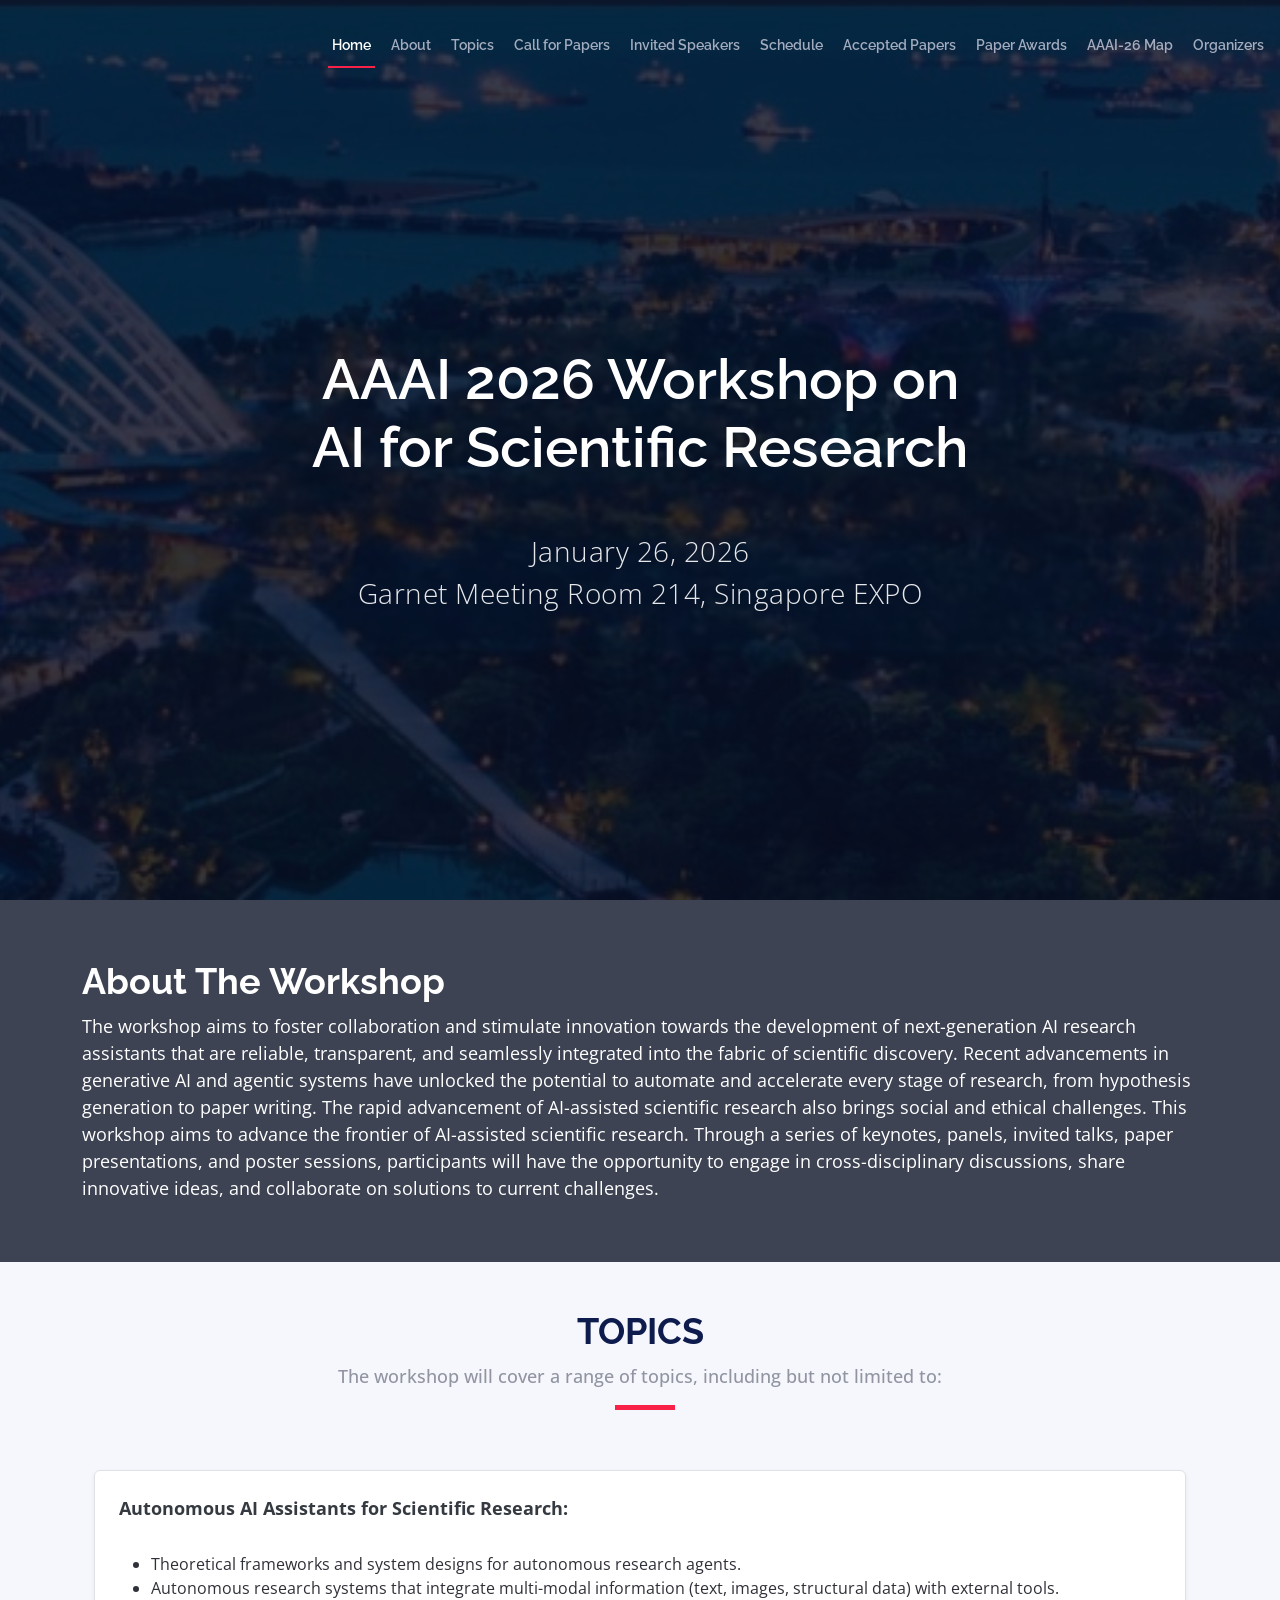
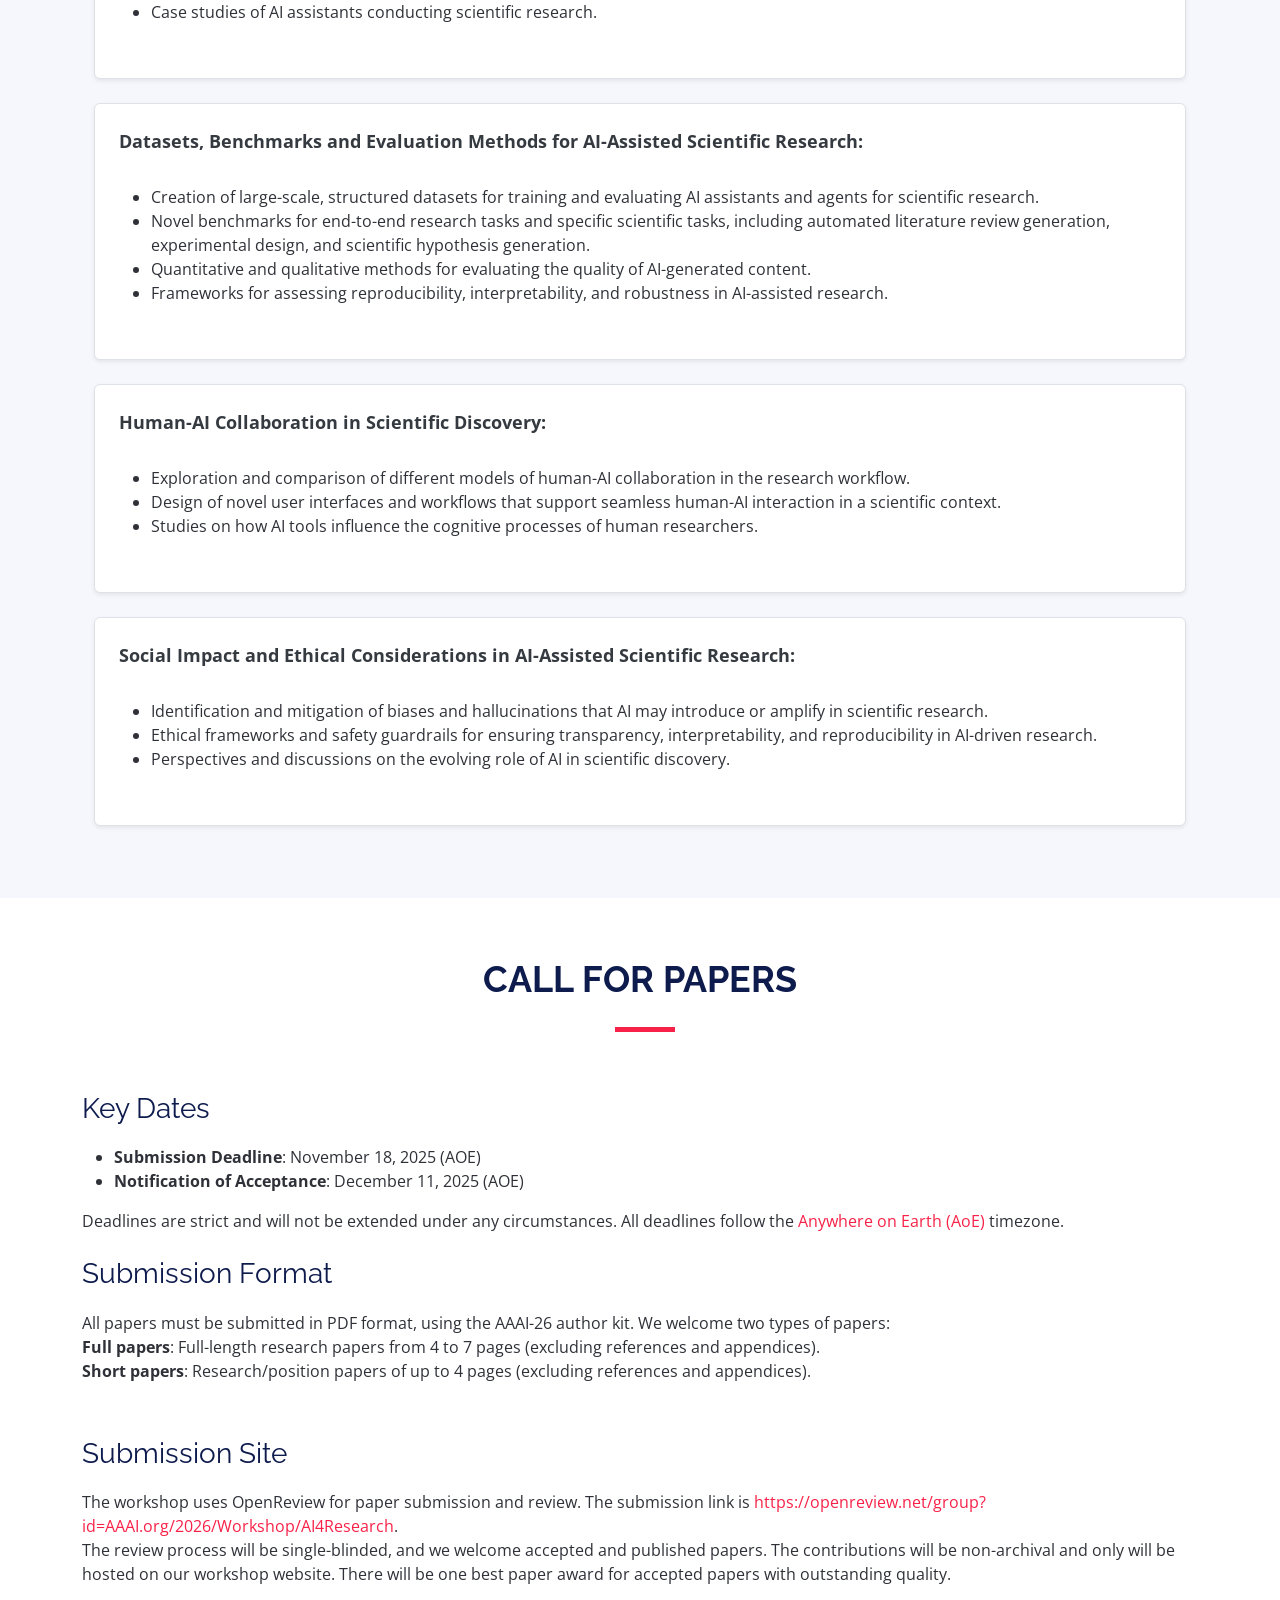
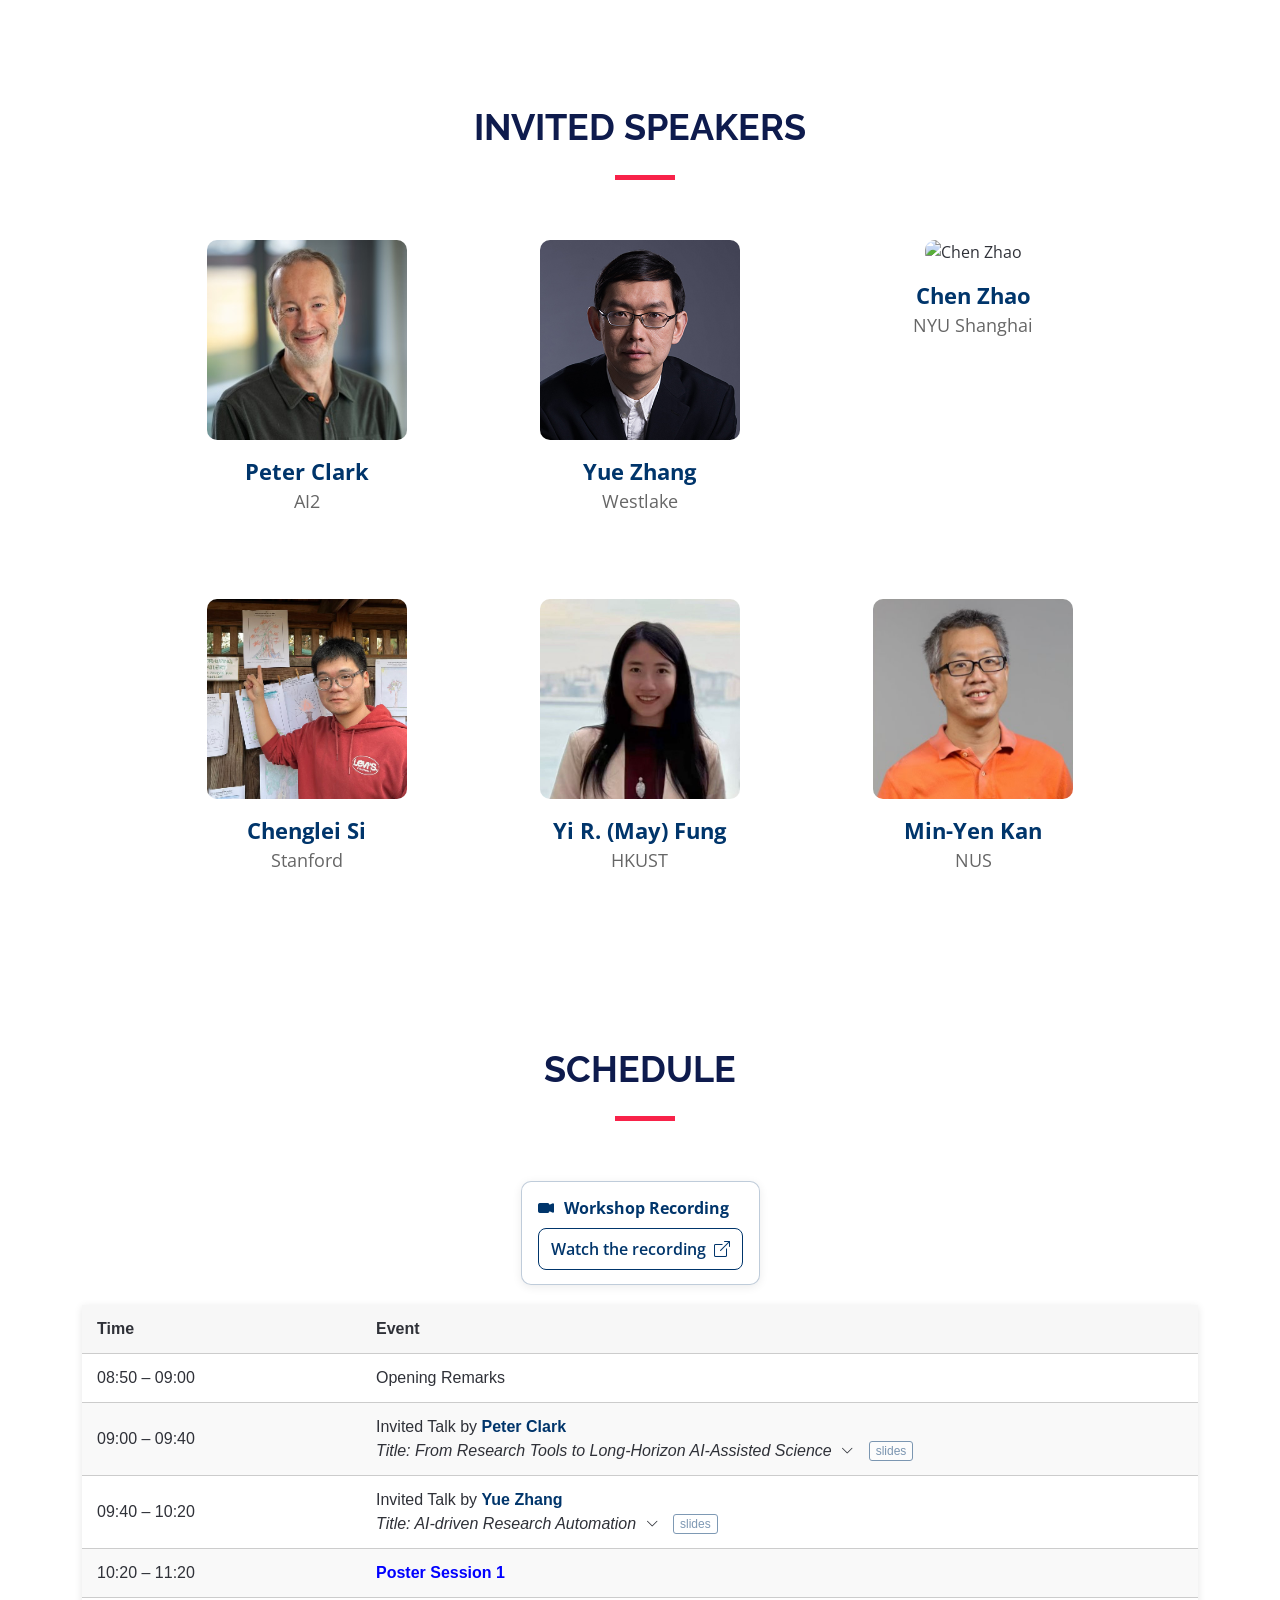
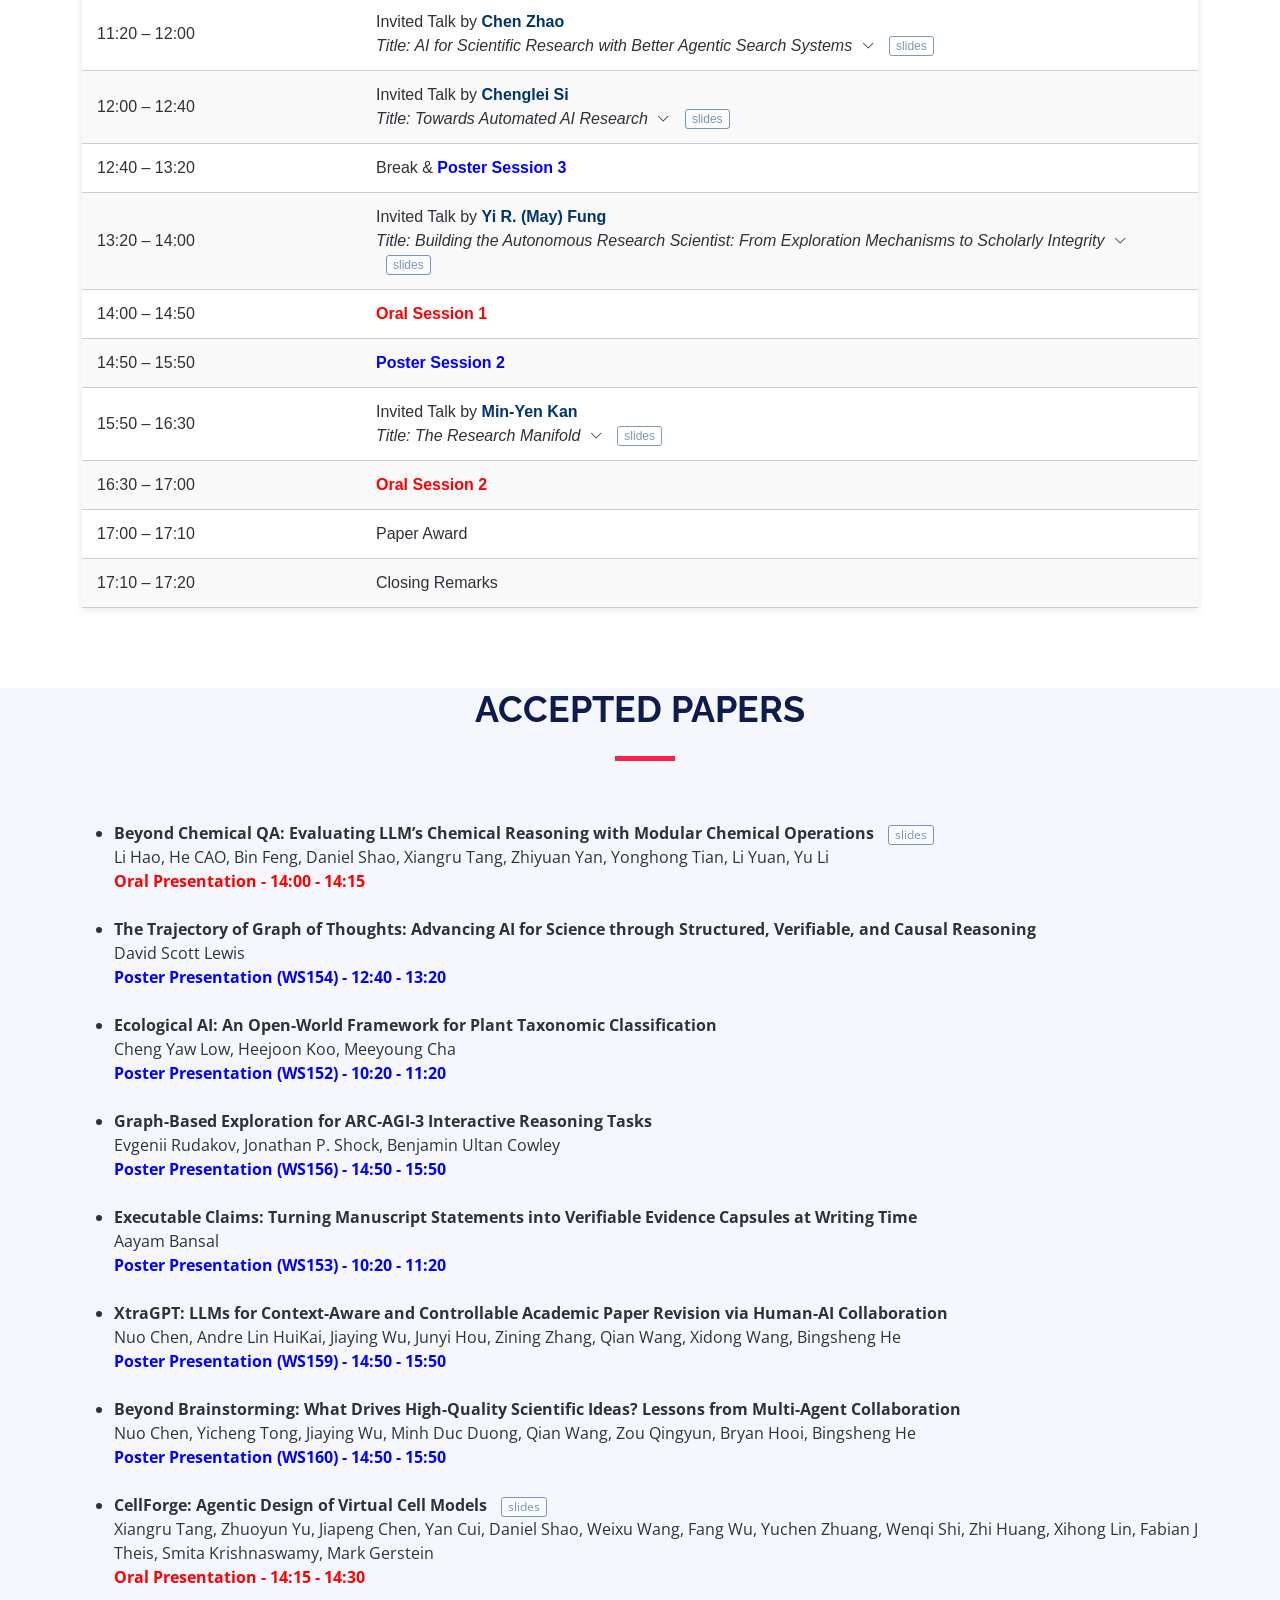
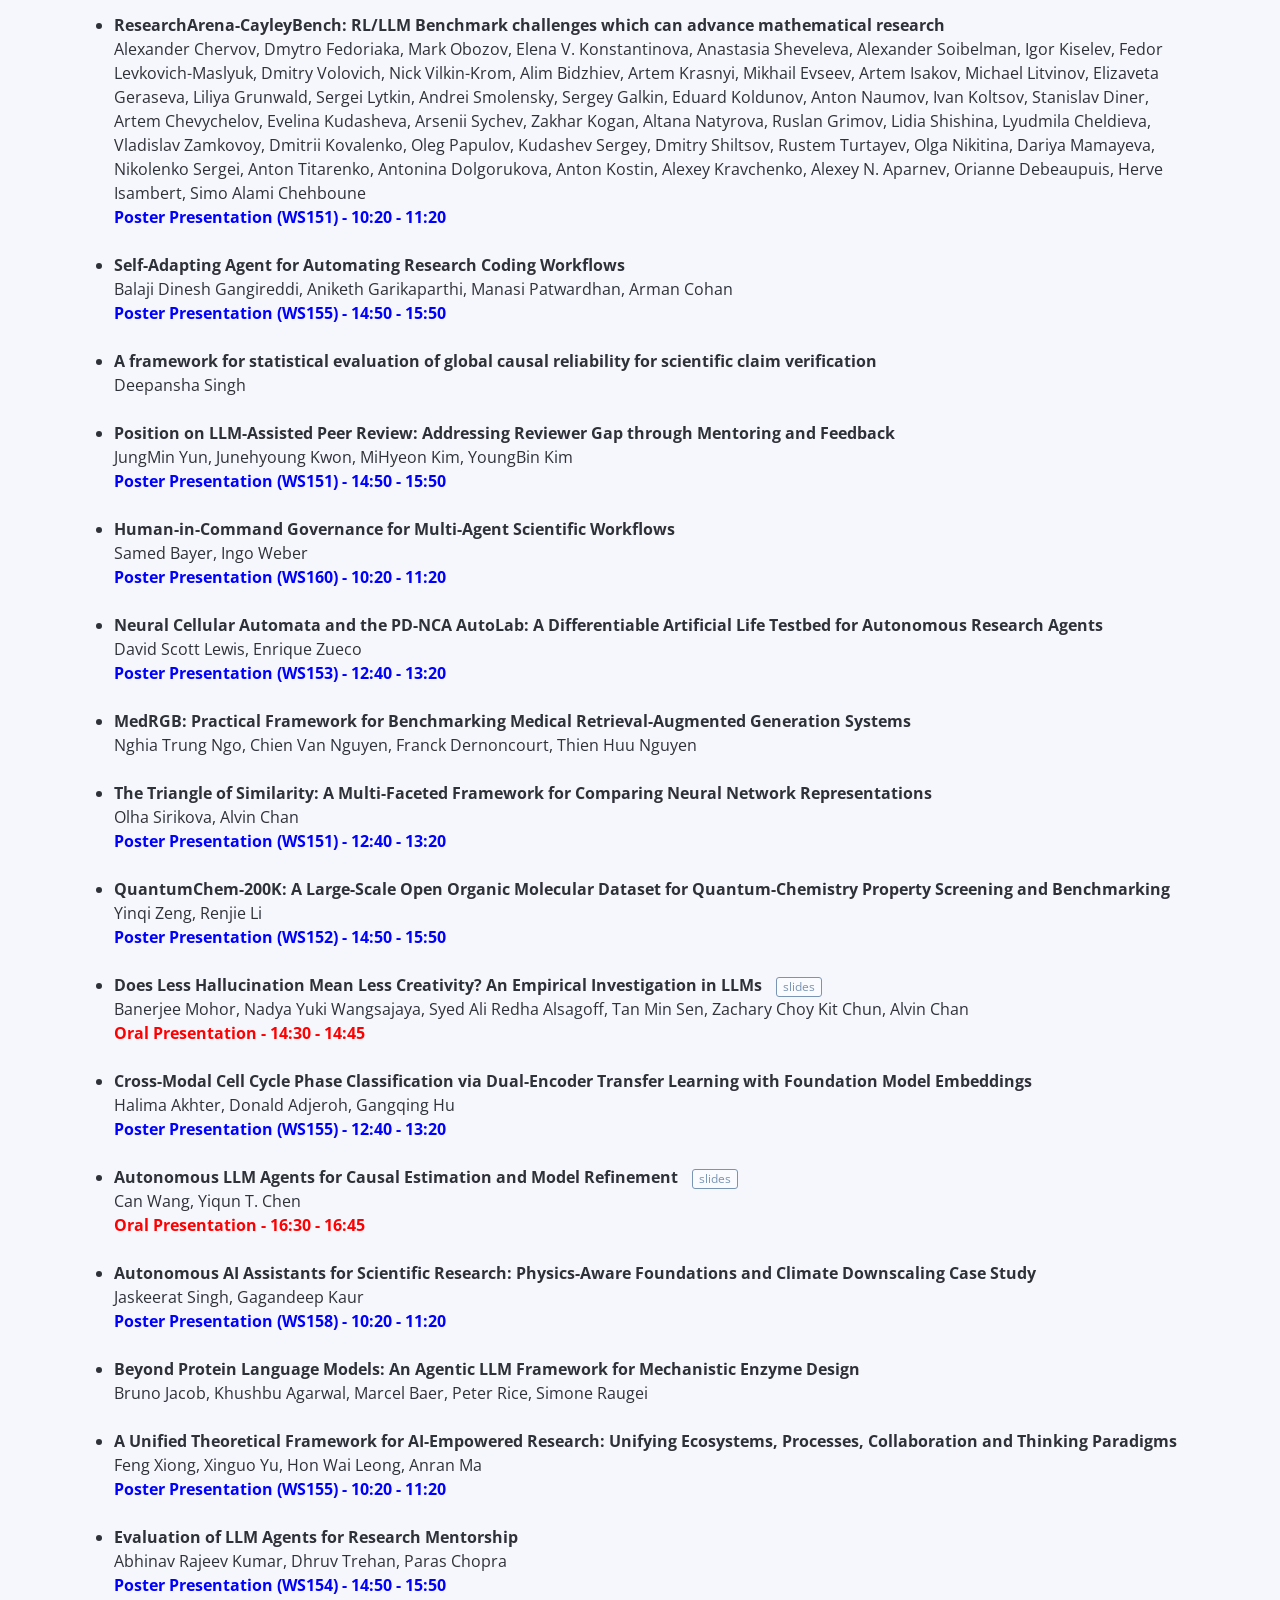
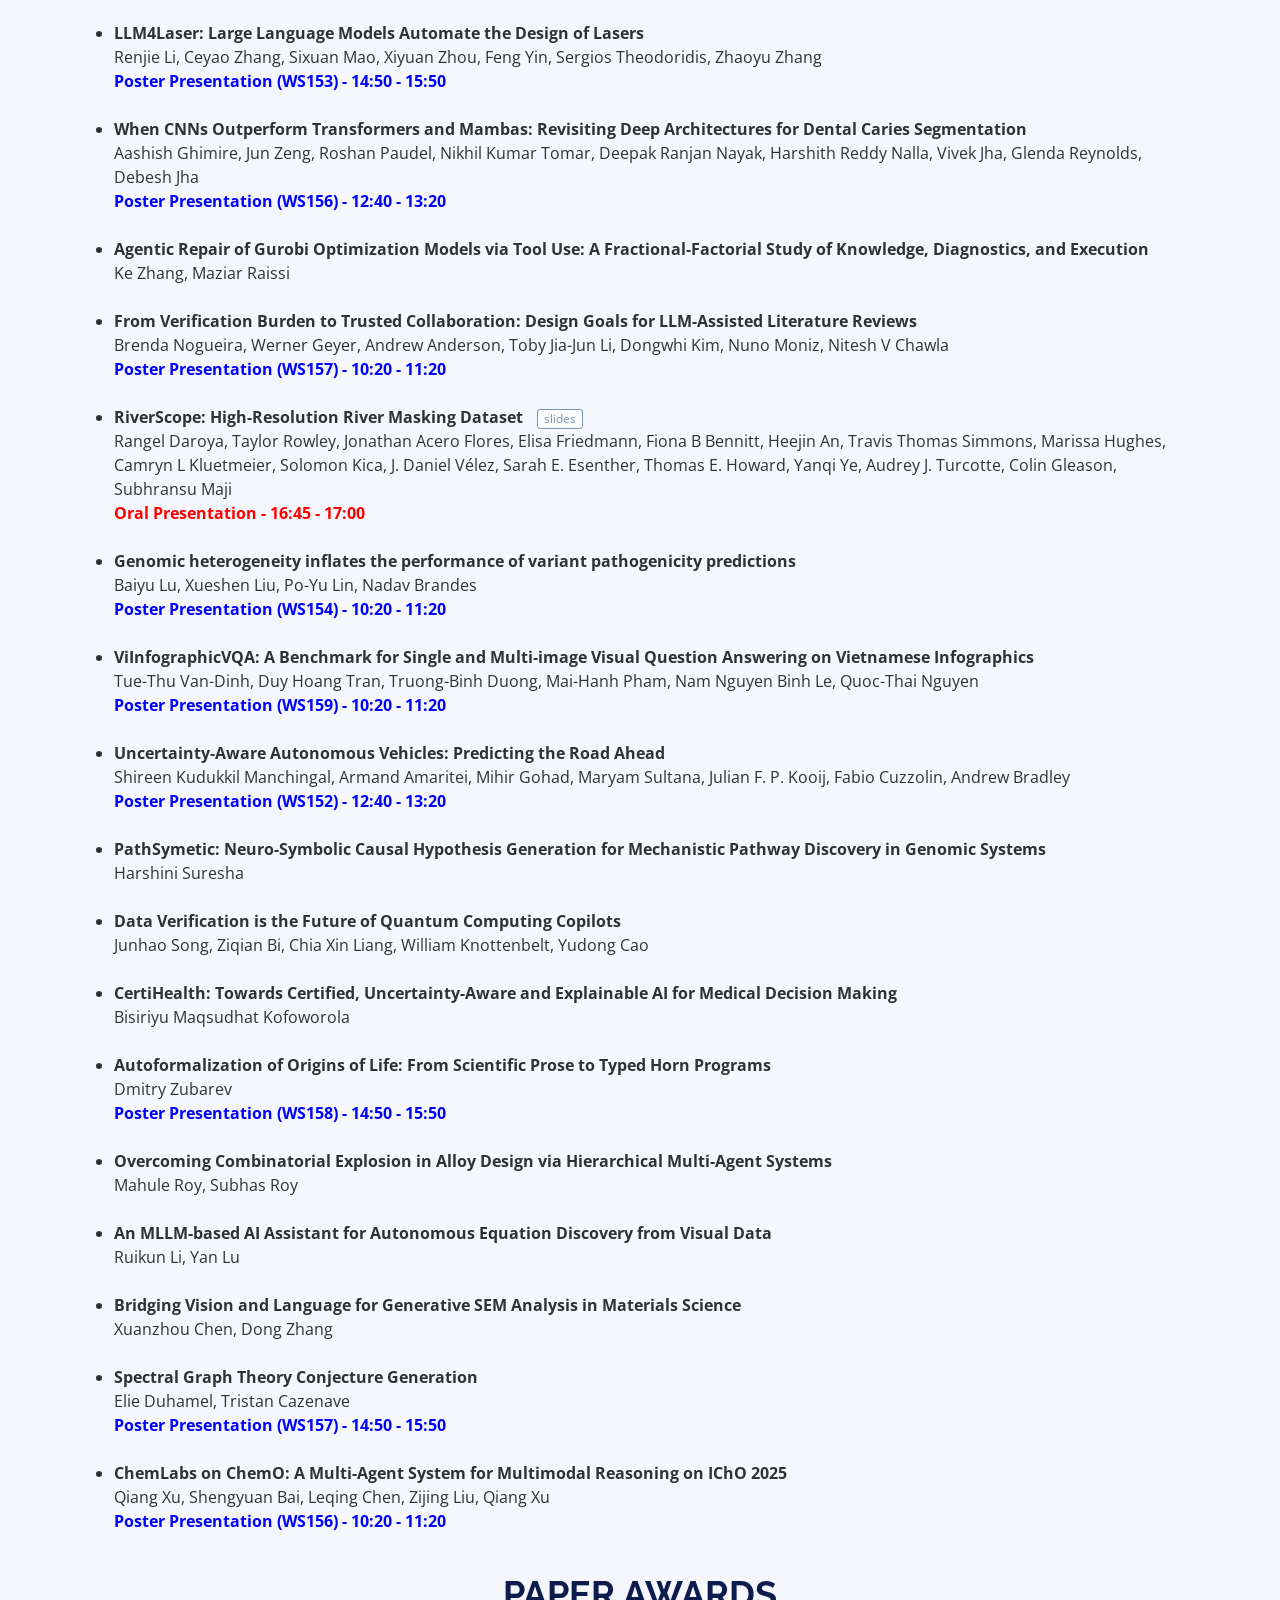
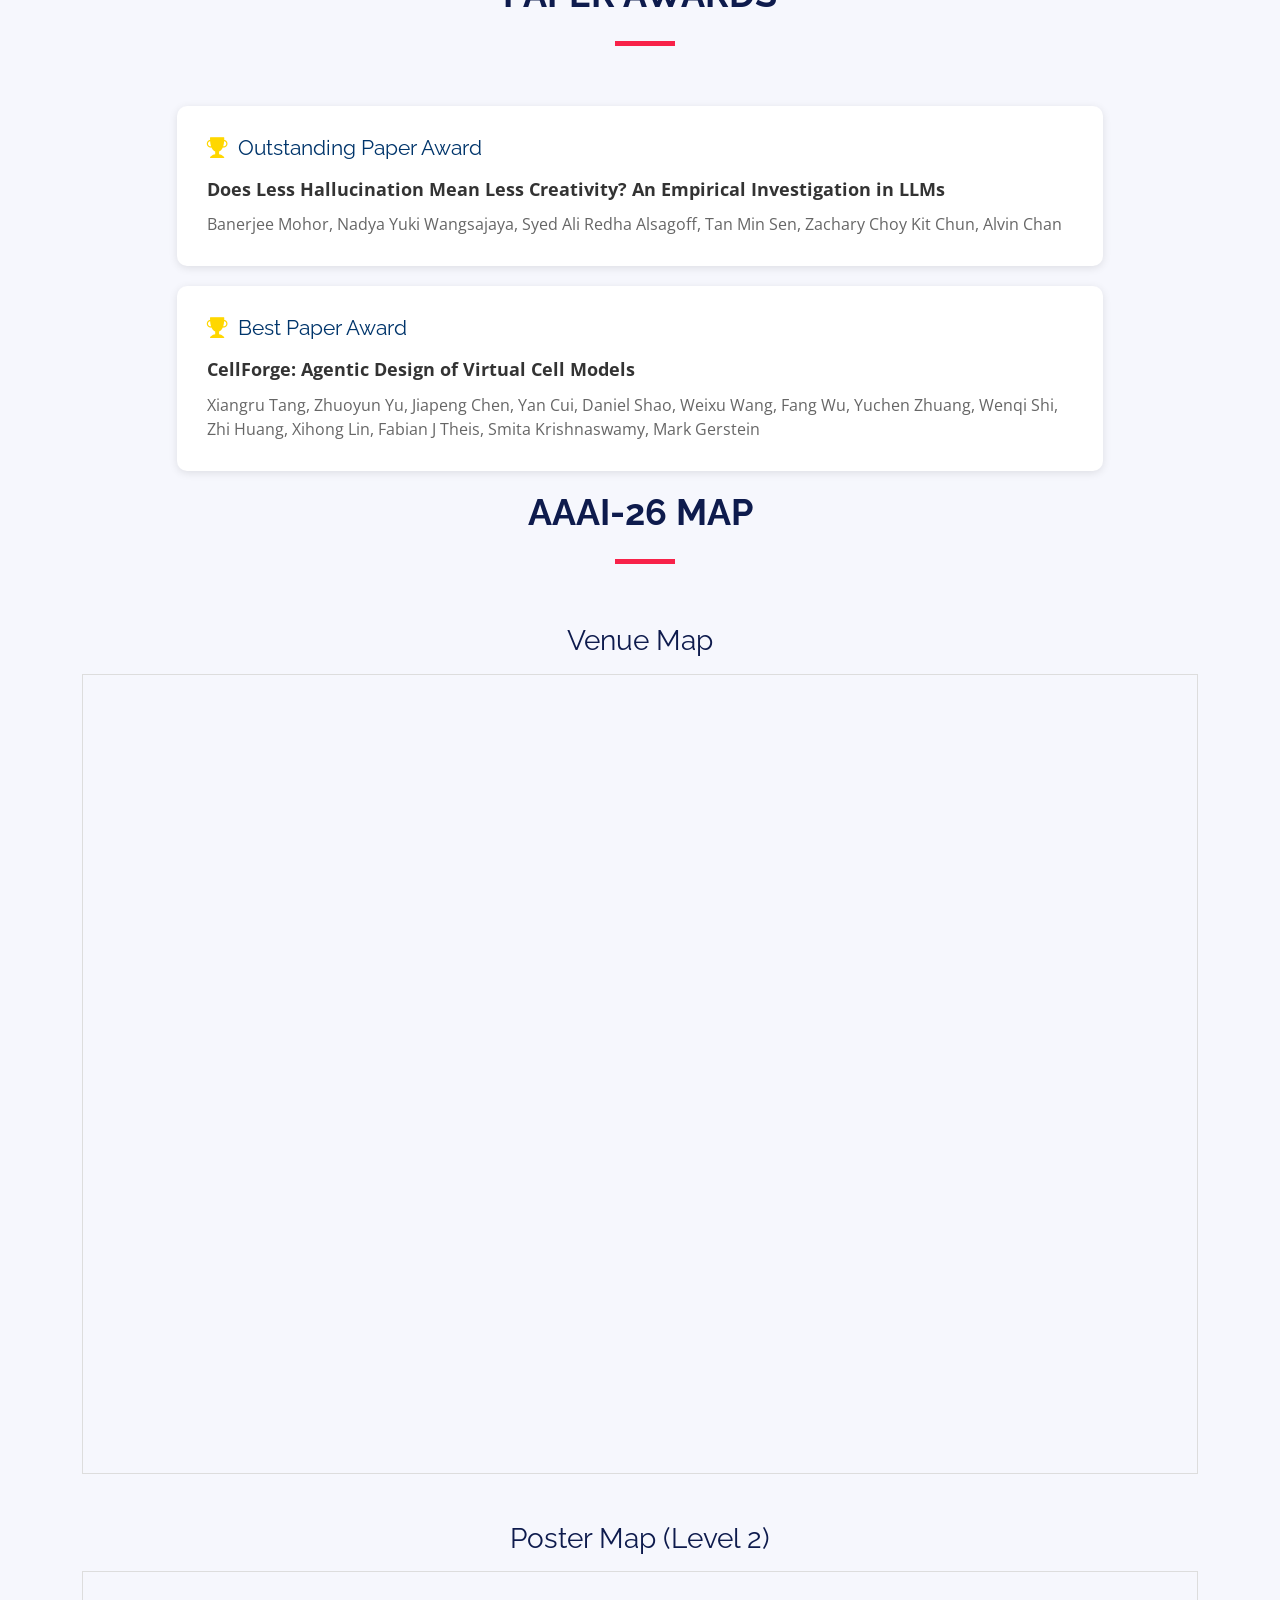
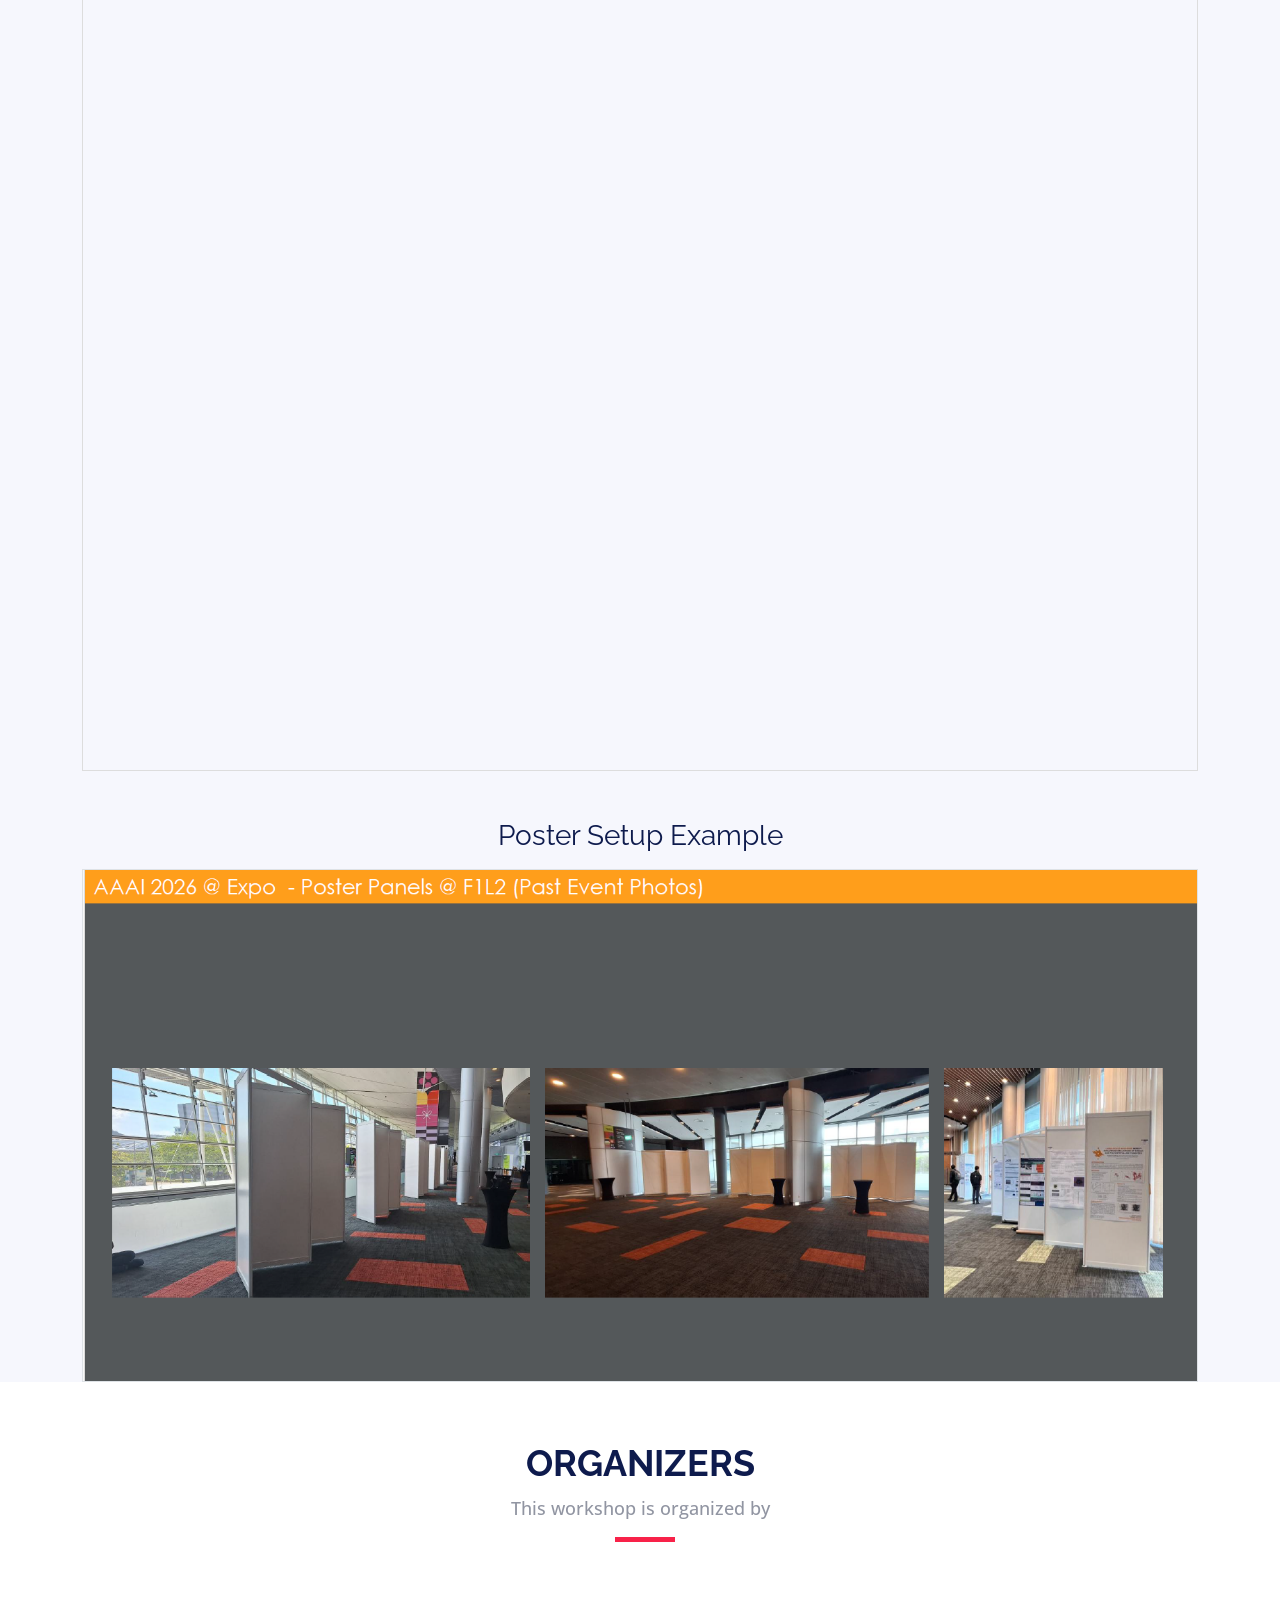
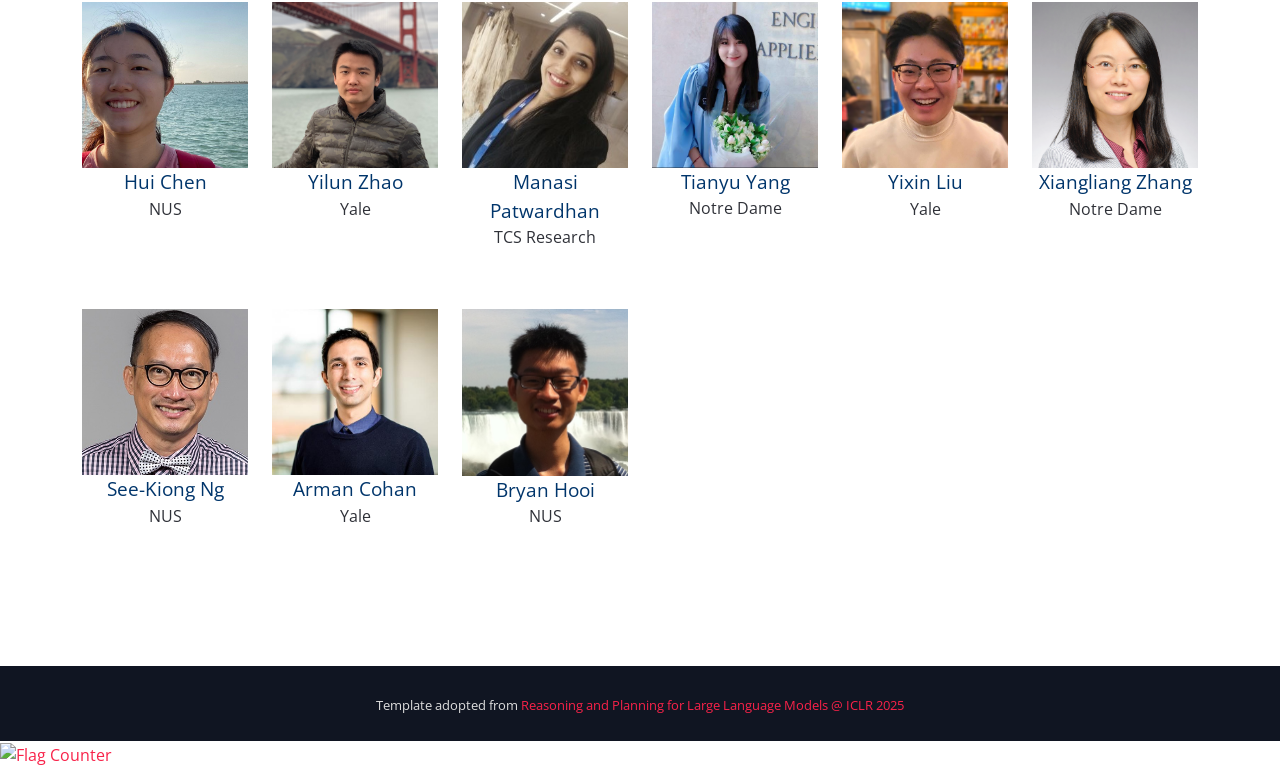
==== commit 9e054b30: "add recording link" ====
--- a/index.html
+++ b/index.html
@@ -398,7 +398,7 @@
           <div class="recording-box" role="note" aria-label="Workshop recording link">
             <div class="recording-box__title">
               <i class="bi bi-camera-video-fill"></i>
-              Workshop recording
+              Workshop Recording
             </div>
             <a class="recording-box__link" href="https://us06web.zoom.us/rec/play/0sh_Mu66z896POwoRGdp3qKG5eZ63UKPHvuIWT5KmIxOXnEGj0LGVykstHp04lRK4AiOjq2k1FFJ8JVZ.JPisdILXcQROBGdQ?eagerLoadZvaPages=&accessLevel=&canPlayFromShare=true&from=share_recording_detail&startTime=1769386400000&componentName=rec-play&originRequestUrl=https%3A%2F%2Fus06web.zoom.us%2Frec%2Fshare%2FauvUcgWUnrnU0mSSdRT9ckHe9F9EbSozMqa6DYXpK3zf8lM3dir3rPl6QvTVUiU.i-wI4qAnmsWCiDzE%3FstartTime%3D1769386400000" target="_blank" rel="noopener noreferrer">
               Watch the recording <i class="bi bi-box-arrow-up-right"></i>
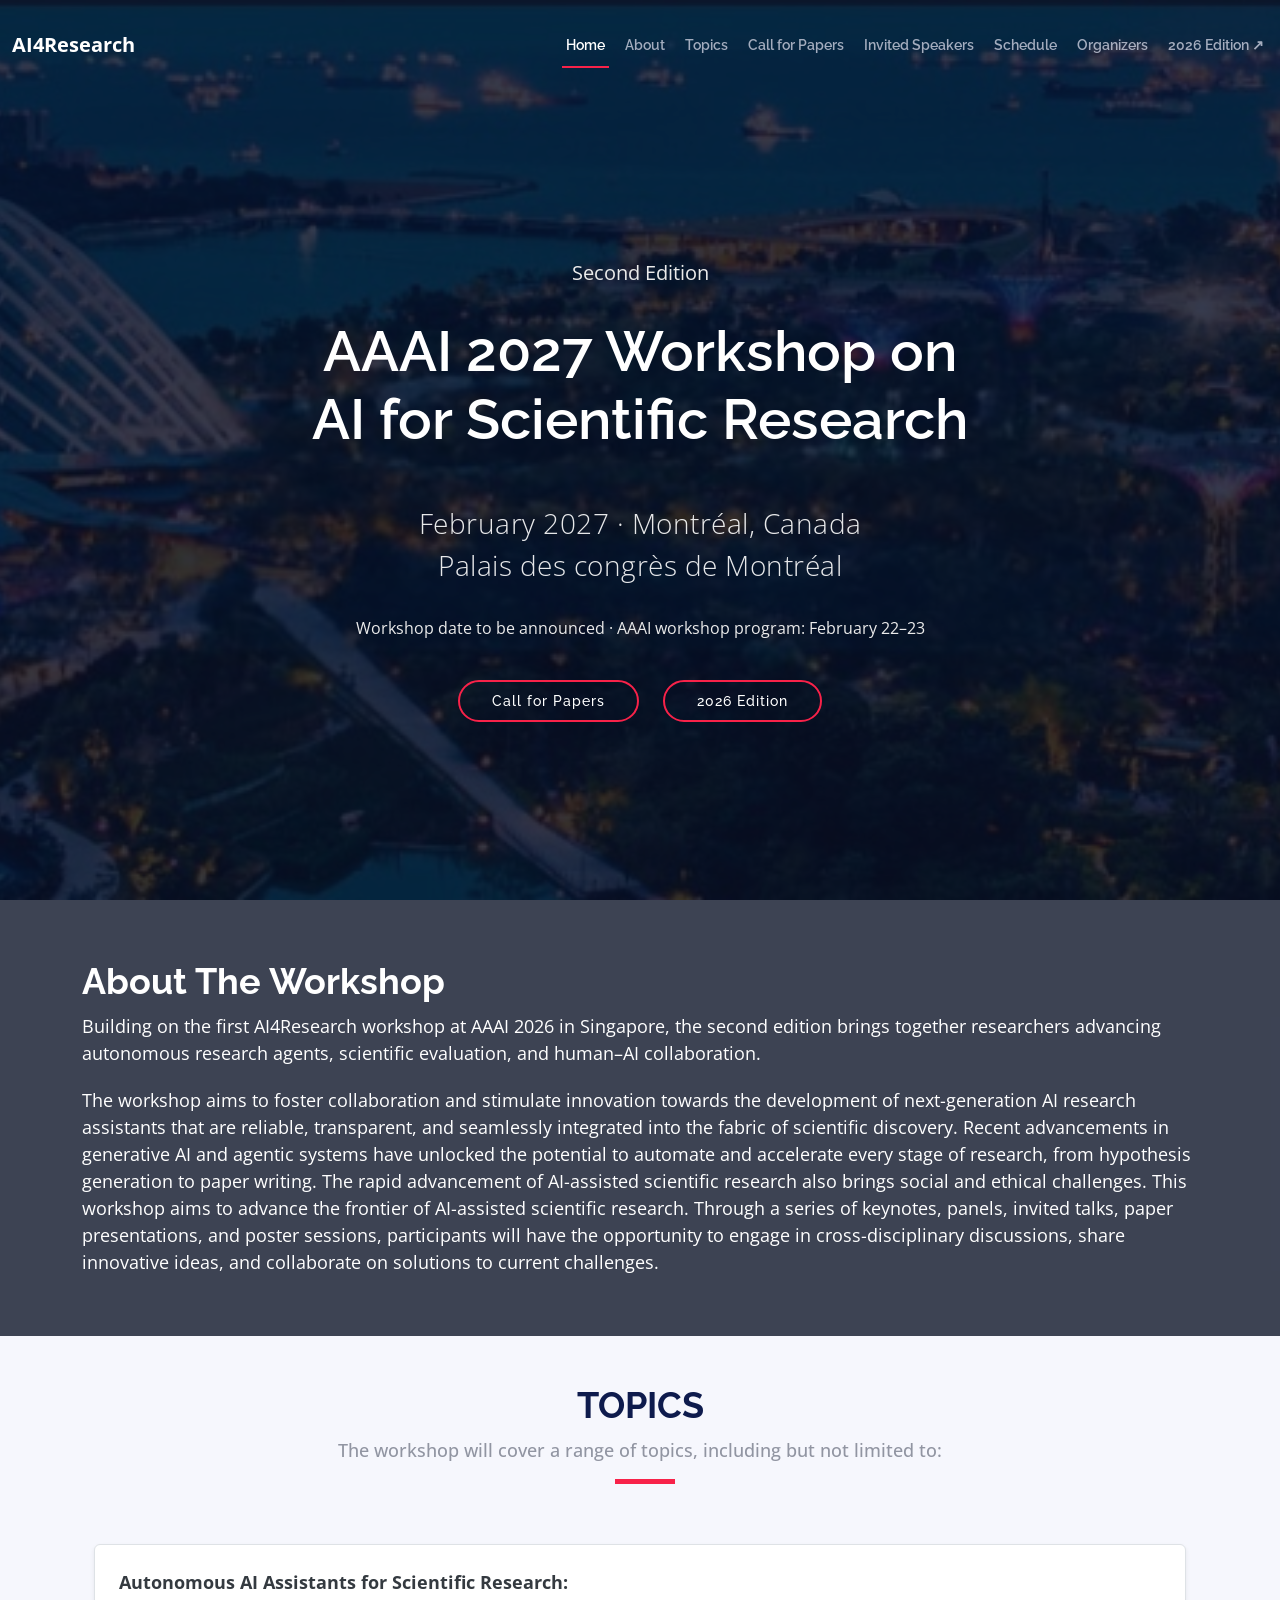
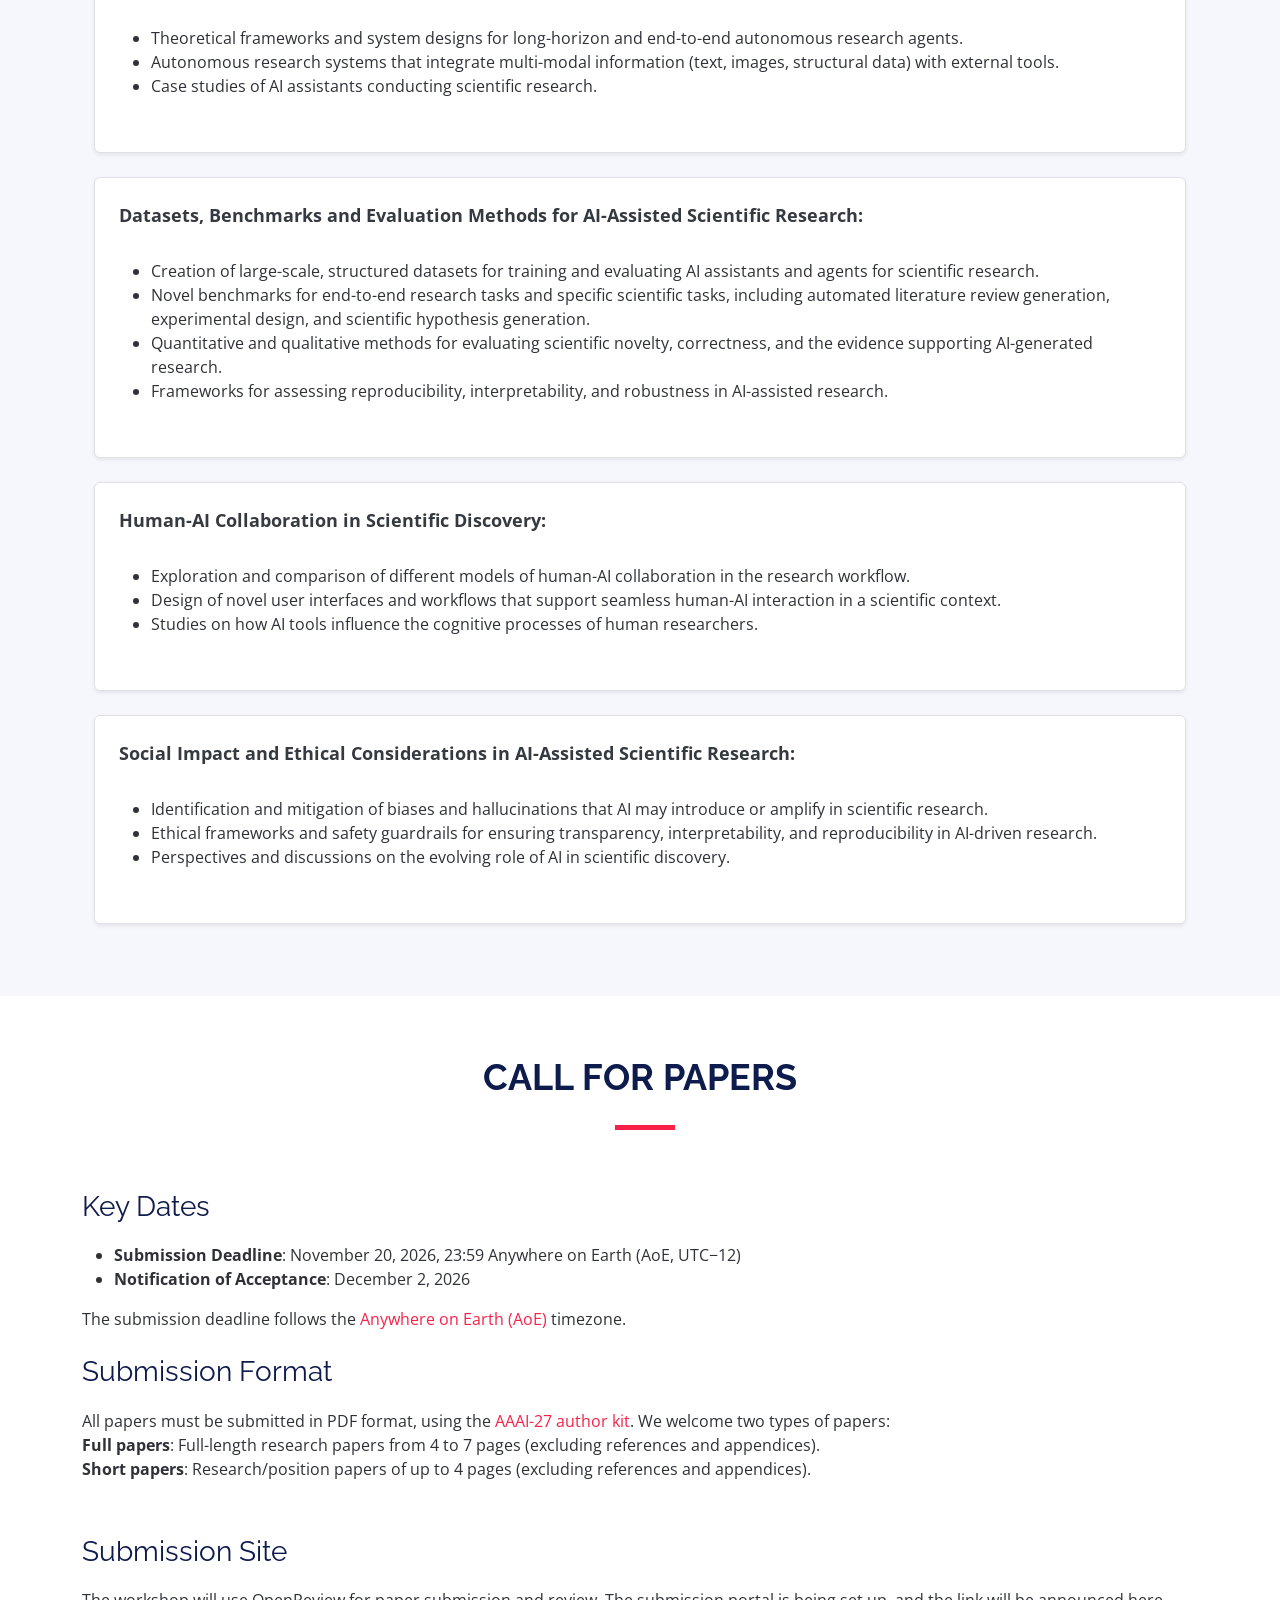
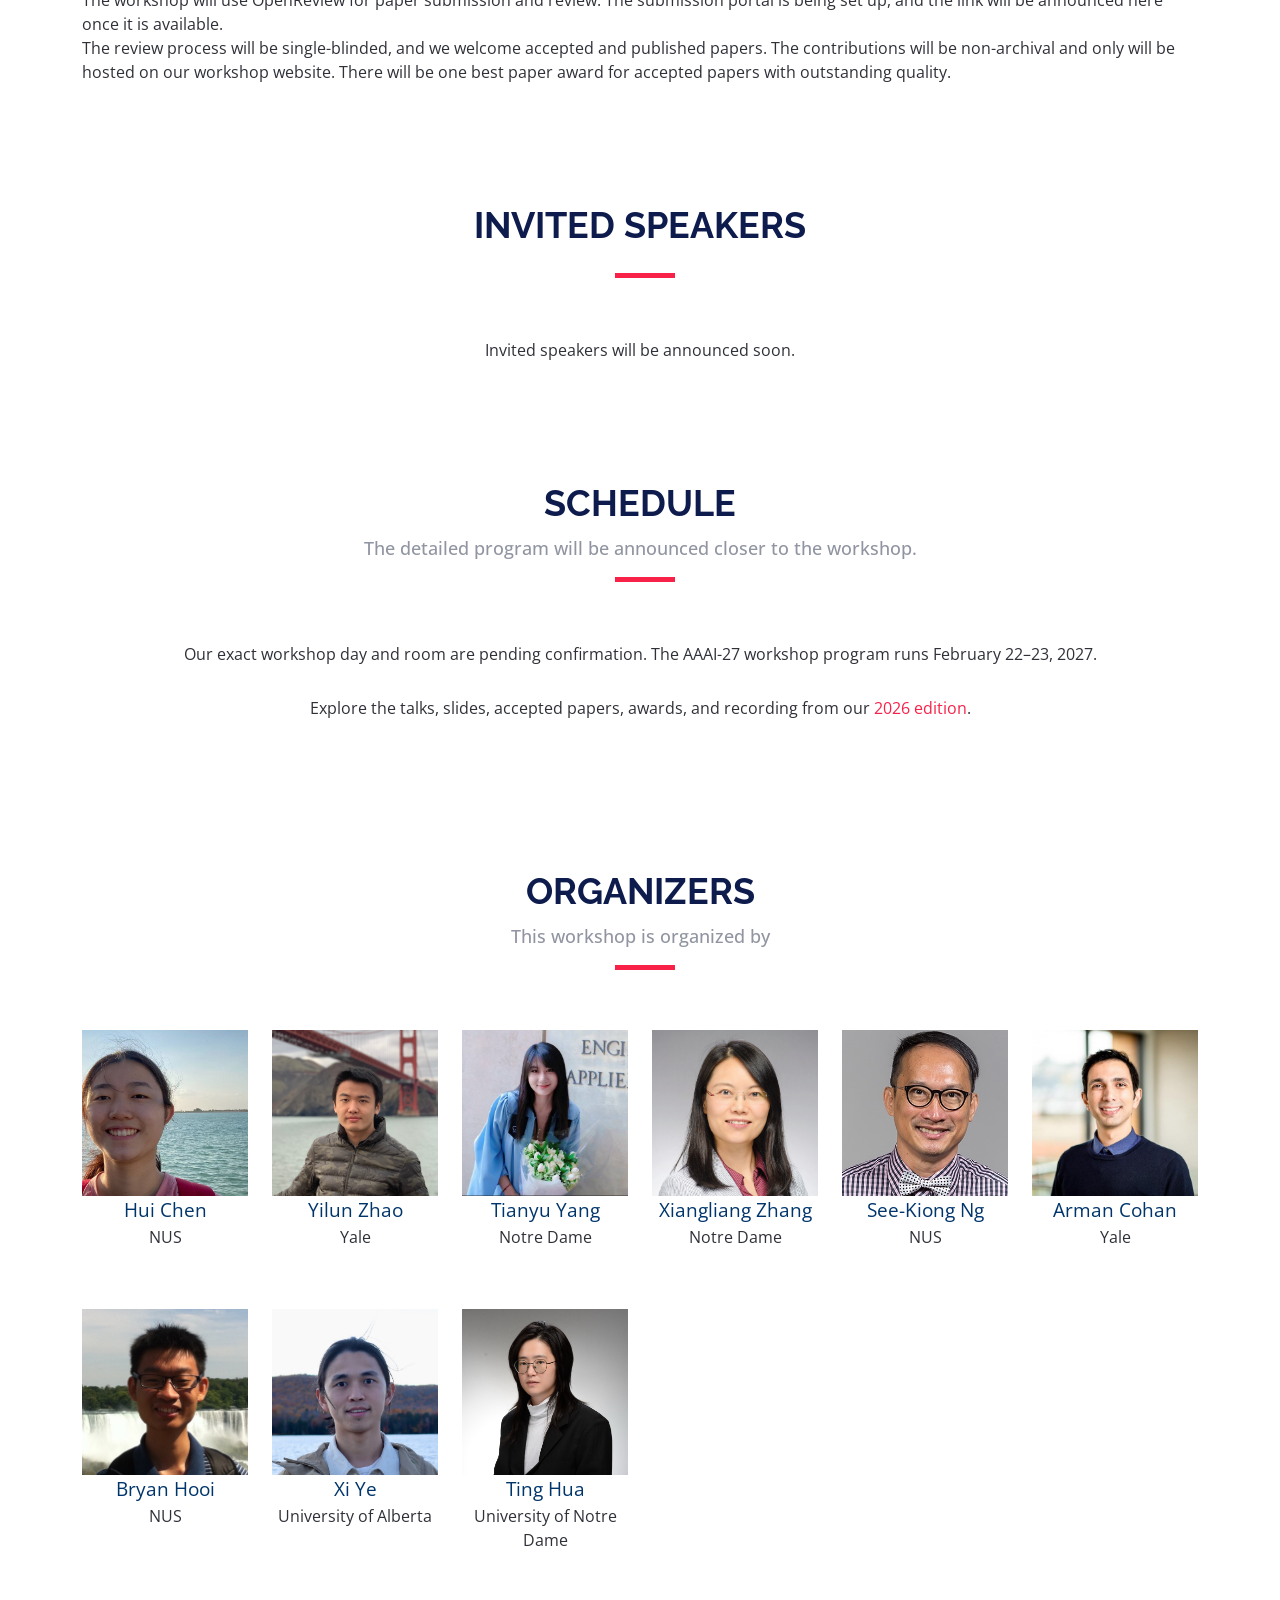
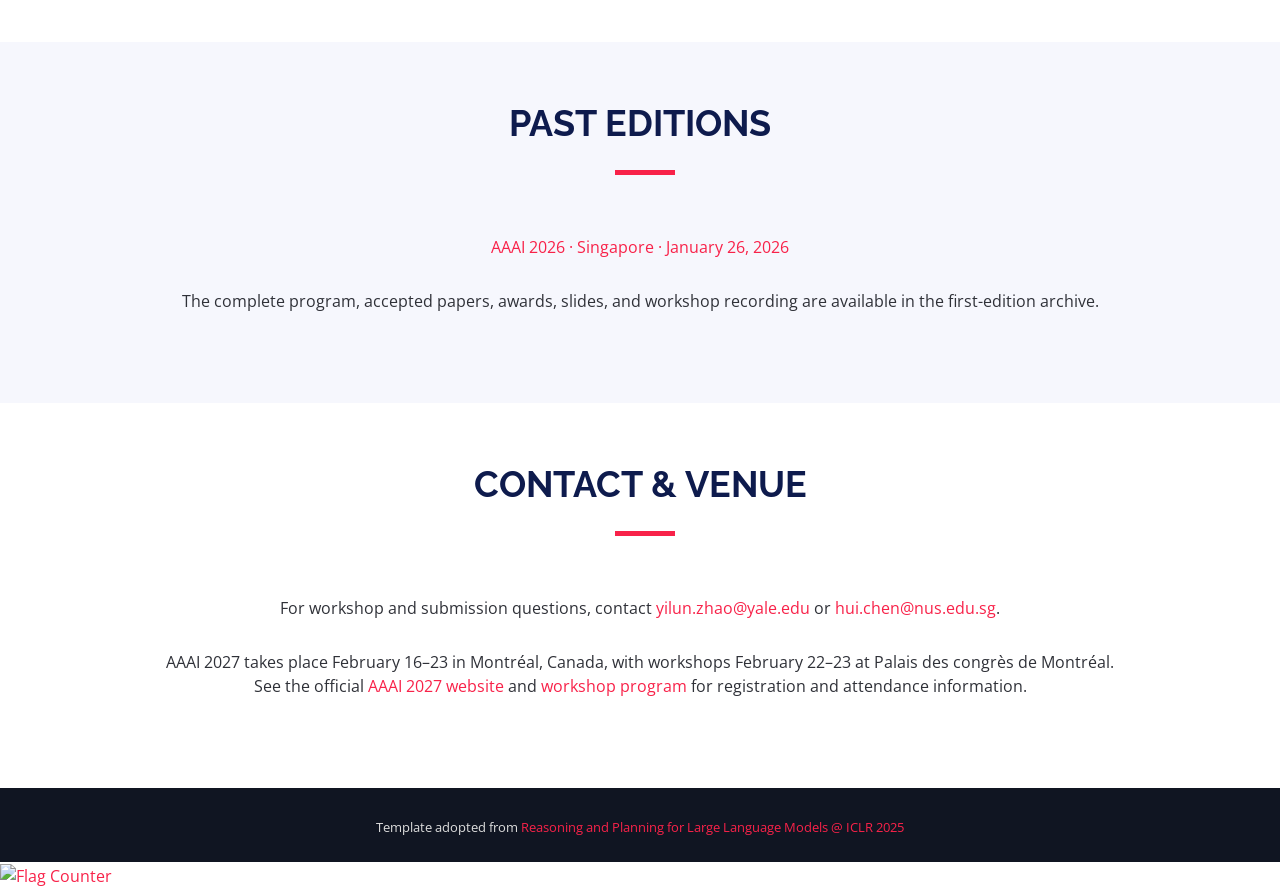
==== commit 08f537a8: "Prepare AAAI 2027 workshop and archive 2026 edition" ====
--- a/index.html
+++ b/index.html
@@ -5,13 +5,13 @@
   <meta charset="utf-8">
   <meta content="width=device-width, initial-scale=1.0" name="viewport">
 
-  <title>AAAI 2026 Workshop on AI for Scientific Research</title>
-  <meta content="" name="description">
+  <title>AAAI 2027 · 2nd Workshop on AI for Scientific Research</title>
+  <meta name="description" content="The 2nd Workshop on AI for Scientific Research at AAAI 2027 in Montréal, Canada. Submission deadline: November 20, 2026, 23:59 AoE.">
+  <link rel="canonical" href="https://ai4research-workshop.github.io/">
   <meta content="" name="keywords">
 
   <!-- Favicons -->
-  <link href="assets/img/favicon.png" rel="icon">
-  <link href="assets/img/apple-touch-icon.png" rel="apple-touch-icon">
+  <link href="assets/img/favicon.svg" rel="icon">
 
   <!-- Google Fonts -->
   <link href="https://fonts.googleapis.com/css?family=Open+Sans:300,300i,400,400i,700,700i|Raleway:300,400,500,700,800" rel="stylesheet">
@@ -28,6 +28,12 @@
   
   <!-- Custom CSS for Schedule Table -->
   <style>
+    #organizers .speaker img {
+      width: 100%;
+      aspect-ratio: 1 / 1;
+      object-fit: cover;
+    }
+
     .schedule-table {
       width: 100%;
       border-collapse: collapse;
@@ -148,7 +154,7 @@
       <div id="logo" class="me-auto">
         <!-- Uncomment below if you prefer to use a text logo -->
         <!-- <h1><a href="index.html">The<span>Event</span></a></h1>-->
-        <a href="index.html" class="scrollto"><img src="assets/img/logo.png" alt="" title=""></a>
+        <a href="./" style="color: #fff; font-size: 20px; font-weight: 700;">AI4Research</a>
       </div>
 
       <nav id="navbar" class="navbar order-last order-lg-0">
@@ -159,10 +165,8 @@
           <li><a class="nav-link scrollto" href="#cfp">Call for Papers</a></li>
           <li><a class="nav-link scrollto" href="#speakers">Invited Speakers</a></li>
           <li><a class="nav-link scrollto" href="#schedule">Schedule</a></li>
-          <li><a class="nav-link scrollto" href="#accepted-paper">Accepted Papers</a></li>
-          <li><a class="nav-link scrollto" href="#paper-awards">Paper Awards</a></li>
-          <li><a class="nav-link scrollto" href="#maps">AAAI-26 Map</a></li>
           <li><a class="nav-link scrollto" href="#organizers">Organizers</a></li>
+          <li><a href="2026/">2026 Edition ↗</a></li>
         </ul>
         <i class="bi bi-list mobile-nav-toggle"></i>
       </nav>
@@ -173,13 +177,16 @@
   <!-- ======= Hero Section ======= -->
   <section id="hero">
     <div class="hero-container" data-aos="zoom-in" data-aos-delay="200">
+      <p style="font-size: 20px; font-weight: 400;">Second Edition</p>
       <h1 class="mb-4 pb-0" style="text-transform: none;">
-        AAAI 2026 Workshop on <br>AI for Scientific Research
+        AAAI 2027 Workshop on <br>AI for Scientific Research
       </h1>
       <p style="font-size: 28px; color: rgba(255, 255, 255, 0.9); margin-top: 25px; font-weight: 300; letter-spacing: 0.5px;">
-        January 26, 2026<br>
-        Garnet Meeting Room 214, Singapore EXPO
+        February 2027 · Montréal, Canada<br>
+        Palais des congrès de Montréal
       </p>
+      <p style="font-size: 16px; font-weight: 400;">Workshop date to be announced · AAAI workshop program: February 22–23</p>
+      <div><a href="#cfp" class="about-btn scrollto">Call for Papers</a> <a href="2026/" class="about-btn">2026 Edition</a></div>
     </div>
   </section>
   <!-- End Hero Section -->
@@ -192,6 +199,7 @@
         <div class="row">
           <div class="col-lg-12">
             <h2>About The Workshop</h2>
+            <p style="font-size: 18px;">Building on the first AI4Research workshop at AAAI 2026 in Singapore, the second edition brings together researchers advancing autonomous research agents, scientific evaluation, and human–AI collaboration.</p>
             <p style="font-size: 18px;">The workshop aims to foster collaboration and stimulate innovation towards the development of next-generation AI research assistants that are reliable, transparent, and seamlessly integrated into the fabric of scientific discovery. Recent advancements in generative AI and agentic systems have unlocked the potential to automate and accelerate every stage of research, from hypothesis generation to paper writing. The rapid advancement of AI-assisted scientific research also brings social and ethical challenges. This workshop aims to advance the frontier of AI-assisted scientific research. Through a series of keynotes, panels, invited talks, paper presentations, and poster sessions, participants will have the opportunity to engage in cross-disciplinary discussions, share innovative ideas, and collaborate on solutions to current challenges.</p>
           </div>
         </div>
@@ -218,7 +226,7 @@
                   <b style="font-size: 18px; color: #343a40;">Autonomous AI Assistants for Scientific Research:</b>
                   <p style="color: #6c757d; margin-top: 10px;">
                     <ul>
-                      <li>Theoretical frameworks and system designs for autonomous research agents.</li>
+                      <li>Theoretical frameworks and system designs for long-horizon and end-to-end autonomous research agents.</li>
                       <li>Autonomous research systems that integrate multi-modal information (text, images, structural data) with external tools.</li>
                       <li>Case studies of AI assistants conducting scientific research.</li>
                     </ul>
@@ -236,7 +244,7 @@
                     <ul>
                       <li>Creation of large-scale, structured datasets for training and evaluating AI assistants and agents for scientific research.</li>
                       <li>Novel benchmarks for end-to-end research tasks and specific scientific tasks, including automated literature review generation, experimental design, and scientific hypothesis generation.</li>
-                      <li>Quantitative and qualitative methods for evaluating the quality of AI-generated content.</li>
+                      <li>Quantitative and qualitative methods for evaluating scientific novelty, correctness, and the evidence supporting AI-generated research.</li>
                       <li>Frameworks for assessing reproducibility, interpretability, and robustness in AI-assisted research.</li>
                     </ul>
                   </p>
@@ -298,21 +306,21 @@
         </div>
         <h3>Key Dates</h3>
         <ul class="fa-ul">
-          <li><span class="fa-li"><i class="fa fa-check"></i></span><b>Submission Deadline</b>: November 18, 2025 (AOE)</li>
-          <li><span class="fa-li"><i class="fa fa-check"></i></span><b>Notification of Acceptance</b>: December 11, 2025 (AOE)</li>
+          <li><span class="fa-li"><i class="fa fa-check"></i></span><b>Submission Deadline</b>: November 20, 2026, 23:59 Anywhere on Earth (AoE, UTC−12)</li>
+          <li><span class="fa-li"><i class="fa fa-check"></i></span><b>Notification of Acceptance</b>: December 2, 2026</li>
         </ul>
-        Deadlines are strict and will not be extended under any circumstances. All deadlines follow the <a href="https://time.is/Anywhere_on_Earth">Anywhere on Earth (AoE)</a> timezone.
+        The submission deadline follows the <a href="https://time.is/Anywhere_on_Earth">Anywhere on Earth (AoE)</a> timezone.
         <br>
         <br>
         <h3>Submission Format</h3>
         <p>
-          All papers must be submitted in PDF format, using the AAAI-26 author kit. We welcome two types of papers:<br>
+          All papers must be submitted in PDF format, using the <a href="https://aaai.org/conference/aaai/aaai-27/aaai-27-workshop-program/">AAAI-27 author kit</a>. We welcome two types of papers:<br>
           <b>Full papers</b>: Full-length research papers from 4 to 7 pages (excluding references and appendices).<br>
           <b>Short papers</b>: Research/position papers of up to 4 pages (excluding references and appendices).<br><br>
         </p>
         <h3>Submission Site</h3>
         <p>
-          The workshop uses OpenReview for paper submission and review. The submission link is <a href="https://openreview.net/group?id=AAAI.org/2026/Workshop/AI4Research">https://openreview.net/group?id=AAAI.org/2026/Workshop/AI4Research</a>.
+          The workshop will use OpenReview for paper submission and review. The submission portal is being set up, and the link will be announced here once it is available.
           <br>The review process will be single-blinded, and we welcome accepted and published papers. The contributions will be non-archival and only will be hosted on our workshop website. There will be one best paper award for accepted papers with outstanding quality.
         </p> 
       </div>
@@ -326,63 +334,7 @@
           <!-- <p>To be announced</p> -->
         </div>
 
-        <div class="row justify-content-center gx-3" style="max-width: 1000px; margin: 0 auto;">
-          
-          <!-- Speaker 1: Peter Clark -->
-          <div class="col-lg-4 col-md-6 mb-4">
-            <div class="speaker" data-aos="fade-up" data-aos-delay="100" style="text-align: center;">
-              <img src="assets/img/speakers/peter.jpg" alt="Peter Clark" class="img-fluid" style="width: 200px; height: 200px; object-fit: cover; border-radius: 10px; margin-bottom: 15px;">
-              <br><a href="#" style="font-size: 1.4em; color: #00356B; font-weight: bold;">Peter Clark</a>
-              <p style="font-size: 1.1em; color: #666;">AI2</p>
-            </div>
-          </div>
-          
-          <!-- Speaker 2: Yue Zhang -->
-          <div class="col-lg-4 col-md-6 mb-4">
-            <div class="speaker" data-aos="fade-up" data-aos-delay="200" style="text-align: center;">
-              <img src="assets/img/speakers/yue.jpg" alt="Yue Zhang" class="img-fluid" style="width: 200px; height: 200px; object-fit: cover; border-radius: 10px; margin-bottom: 15px;">
-              <br><a href="#" style="font-size: 1.4em; color: #00356B; font-weight: bold;">Yue Zhang</a>
-              <p style="font-size: 1.1em; color: #666;">Westlake</p>
-            </div>
-          </div>
-
-          <!-- Speaker 3: Chen Zhao -->
-          <div class="col-lg-4 col-md-6 mb-4">
-            <div class="speaker" data-aos="fade-up" data-aos-delay="300" style="text-align: center;">
-              <img src="assets/img/speakers/chen.jpg" alt="Chen Zhao" class="img-fluid" style="width: 200px; height: 200px; object-fit: cover; border-radius: 10px; margin-bottom: 15px;">
-              <br><a href="#" style="font-size: 1.4em; color: #00356B; font-weight: bold;">Chen Zhao</a>
-              <p style="font-size: 1.1em; color: #666;">NYU Shanghai</p>
-            </div>
-          </div>
-
-          <!-- Speaker 4: Chenglei Si -->
-          <div class="col-lg-4 col-md-6 mb-4">
-            <div class="speaker" data-aos="fade-up" data-aos-delay="100" style="text-align: center;">
-              <img src="assets/img/speakers/chenglei.jpg" alt="Chenglei Si" class="img-fluid" style="width: 200px; height: 200px; object-fit: cover; border-radius: 10px; margin-bottom: 15px;">
-              <br><a href="#" style="font-size: 1.4em; color: #00356B; font-weight: bold;">Chenglei Si</a>
-              <p style="font-size: 1.1em; color: #666;">Stanford</p>
-            </div>
-          </div>
-
-          <!-- Speaker 5: Yi R. (May) Fung -->
-          <div class="col-lg-4 col-md-6 mb-4">
-            <div class="speaker" data-aos="fade-up" data-aos-delay="200" style="text-align: center;">
-              <img src="assets/img/speakers/fung.png" alt="Yi R. (May) Fung" class="img-fluid" style="width: 200px; height: 200px; object-fit: cover; border-radius: 10px; margin-bottom: 15px;">
-              <br><a href="#" style="font-size: 1.4em; color: #00356B; font-weight: bold;">Yi R. (May) Fung</a>
-              <p style="font-size: 1.1em; color: #666;">HKUST</p>
-            </div>
-          </div>
-
-          <!-- Speaker 6: Min-Yen Kan -->
-          <div class="col-lg-4 col-md-6 mb-4">
-            <div class="speaker" data-aos="fade-up" data-aos-delay="300" style="text-align: center;">
-              <img src="assets/img/speakers/min.png" alt="Min-Yen Kan" class="img-fluid" style="width: 200px; height: 200px; object-fit: cover; border-radius: 10px; margin-bottom: 15px;">
-              <br><a href="#" style="font-size: 1.4em; color: #00356B; font-weight: bold;">Min-Yen Kan</a>
-              <p style="font-size: 1.1em; color: #666;">NUS</p>
-            </div>
-          </div>
-
-        </div>
+        <p class="text-center">Invited speakers will be announced soon.</p>
       </div>
     </section>
     <!-- End Speakers Section -->
@@ -392,237 +344,13 @@
       <div class="container" data-aos="fade-up">
         <div class="section-header">
           <h2>Schedule</h2>
-          <!-- <p>To be announced</p> -->
-        </div>
-        <div class="mb-3" style="text-align: center;">
-          <div class="recording-box" role="note" aria-label="Workshop recording link">
-            <div class="recording-box__title">
-              <i class="bi bi-camera-video-fill"></i>
-              Workshop Recording
-            </div>
-            <a class="recording-box__link" href="https://us06web.zoom.us/rec/play/0sh_Mu66z896POwoRGdp3qKG5eZ63UKPHvuIWT5KmIxOXnEGj0LGVykstHp04lRK4AiOjq2k1FFJ8JVZ.JPisdILXcQROBGdQ?eagerLoadZvaPages=&accessLevel=&canPlayFromShare=true&from=share_recording_detail&startTime=1769386400000&componentName=rec-play&originRequestUrl=https%3A%2F%2Fus06web.zoom.us%2Frec%2Fshare%2FauvUcgWUnrnU0mSSdRT9ckHe9F9EbSozMqa6DYXpK3zf8lM3dir3rPl6QvTVUiU.i-wI4qAnmsWCiDzE%3FstartTime%3D1769386400000" target="_blank" rel="noopener noreferrer">
-              Watch the recording <i class="bi bi-box-arrow-up-right"></i>
-            </a>
-          </div>
-        </div>
-
-        <table class="schedule-table">
-          <thead>
-            <tr>
-              <th style="width: 25%;">Time</th>
-              <th>Event</th>
-            </tr>
-          </thead>
-          <tbody>
-            <tr>
-              <td>08:50 – 09:00</td>
-              <td>Opening Remarks</td>
-            </tr>
-            <tr>
-              <td>09:00 – 09:40</td>
-              <td>
-                Invited Talk by <b style="color: #00356B;">Peter Clark</b><br>
-                <a data-bs-toggle="collapse" href="#abstract-peter" role="button" aria-expanded="false" aria-controls="abstract-peter" style="text-decoration: none; color: inherit; font-style: italic;">
-                  Title: From Research Tools to Long-Horizon AI-Assisted Science <i class="bi bi-chevron-down" style="font-size: 0.8em; margin-left: 5px;"></i>
-                </a>
-                <a class="slides-box slides-box--disabled" href="#" aria-disabled="true" data-slides-href="assets/slides/talk_peter.pptx" title="Slides (TBA)">slides</a>
-                <div class="collapse mt-2" id="abstract-peter">
-                  <div class="card card-body" style="font-size: 0.9rem; font-style: normal; color: #333;">
-                    <b>Abstract:</b> AI has made remarkable progress in assisting with individual scientific tasks over the past two years. However, today's systems still fall far short of supporting the kind of long-horizon, "big science" research that unfolds over weeks or months. In this talk, I'll present our work on Asta, a state-of-the-art AI research assistant that performs a wide range of research tasks, and aims to scale toward long-term scientific support. I'll first illustrate Asta's current capabilities in literature understanding, data analysis, theory formation, and end-to-end autonomous software experiments. I'll then discuss what it takes to extend these capabilities to long-horizon research. If we view science as a search for predictive theories and causal explanations, then true long-term AI assistance requires a tight integration of experimentation and analysis with theory formation. I'll argue that this, in turn, demands a layer of structured reasoning above basic tool use to track hypotheses, evidence, and next experimental steps. I'll describe AutoDiscovery, our current work in this direction, then sketch our longer-term trajectory, and finally offer a perspective on the exciting future of long-horizon AI-assisted science.
-                  </div>
-                </div>
-              </td>
-            </tr>
-            <tr>
-              <td>09:40 – 10:20</td>
-              <td>
-                Invited Talk by <b style="color: #00356B;">Yue Zhang</b><br>
-                <a data-bs-toggle="collapse" href="#abstract-yue" role="button" aria-expanded="false" aria-controls="abstract-yue" style="text-decoration: none; color: inherit; font-style: italic;">
-                  Title: AI-driven Research Automation <i class="bi bi-chevron-down" style="font-size: 0.8em; margin-left: 5px;"></i>
-                </a>
-                <a class="slides-box slides-box--disabled" href="#" aria-disabled="true" data-slides-href="assets/slides/talk_yue.pptx" title="Slides (TBA)">slides</a>
-                <div class="collapse mt-2" id="abstract-yue">
-                  <div class="card card-body" style="font-size: 0.9rem; font-style: normal; color: #333;">
-                    <b>Abstract:</b> Recently, AI has enabled efficiency tools to be developed for expediting research. Various agents have been built for automating literature review, idea generation, academic writing, and scholarly reviewing. Agents have also been constructed for automating the whole research pipeline. In this talk, I will share our research work along this line, covering work in two directions. First, I will discuss work on facilitating the review and publication paradigm, discussing how AI can be useful for recommending literature, making surveys and giving automated reviews. Second, I will discuss some efforts towards building automated AI scientists.
-                  </div>
-                </div>
-              </td>
-            </tr>
-            <tr>
-              <td>10:20 – 11:20</td>
-              <td><b style="color: blue;">Poster Session 1</b></td>
-            </tr>
-            <tr>
-              <td>11:20 – 12:00</td>
-              <td>
-                Invited Talk by <b style="color: #00356B;">Chen Zhao</b><br>
-                <a data-bs-toggle="collapse" href="#abstract-chen" role="button" aria-expanded="false" aria-controls="abstract-chen" style="text-decoration: none; color: inherit; font-style: italic;">
-                  Title: AI for Scientific Research with Better Agentic Search Systems <i class="bi bi-chevron-down" style="font-size: 0.8em; margin-left: 5px;"></i>
-                </a>
-                <a class="slides-box slides-box--disabled" href="#" aria-disabled="true" data-slides-href="assets/slides/talk_chen.pptx" title="Slides (TBA)">slides</a>
-                <div class="collapse mt-2" id="abstract-chen">
-                  <div class="card card-body" style="font-size: 0.9rem; font-style: normal; color: #333;">
-                    <b>Abstract:</b> Agentic search systems such as OpenAI’s deep research have been widely deployed in AI for Scientific Research. Despite promising capabilities, today’s agentic search systems remain far from reliable, one of the pronouncing capacities is that they often retrieve irrelevant or redundant evidence. In this talk, I will discuss our recent efforts toward building better agentic search systems from different perspectives : 1) using text diffusion model as new promising architecture. 2) Benchmarking and Improving Retrieval for Deep Research Agents in Scientific Literature search.  I will discuss some future directions in the end of the talk.
-                  </div>
-                </div>
-              </td>
-            </tr>
-            <tr>
-              <td>12:00 – 12:40</td>
-              <td>
-                Invited Talk by <b style="color: #00356B;">Chenglei Si</b><br>
-                <a data-bs-toggle="collapse" href="#abstract-chenglei" role="button" aria-expanded="false" aria-controls="abstract-chenglei" style="text-decoration: none; color: inherit; font-style: italic;">
-                  Title: Towards Automated AI Research <i class="bi bi-chevron-down" style="font-size: 0.8em; margin-left: 5px;"></i>
-                </a>
-                <a class="slides-box slides-box--disabled" href="#" aria-disabled="true" data-slides-href="assets/slides/talk_chenglei.pdf" title="Slides (TBA)">slides</a>
-                <div class="collapse mt-2" id="abstract-chenglei">
-                  <div class="card card-body" style="font-size: 0.9rem; font-style: normal; color: #333;">
-                    <b>Abstract:</b> Automated AI research holds great potential for accelerating scientific discovery and recursive self-improvement. In this talk, we first present a large-scale human study that rigorously examines whether LLMs can generate novel and effective research ideas. Then, we introduce our latest work on execution-grounded automated AI research, where LLMs propose ideas, implement them as code, run experiments on GPU clusters, and continuously learn from the execution results.  
-                  </div>
-                </div>
-              </td>
-            </tr>
-            <tr>
-              <td>12:40 – 13:20</td>
-              <td>Break &amp; <b style="color: blue;">Poster Session 3</b></td>
-            </tr>
-            <tr>
-              <td>13:20 – 14:00</td>
-              <td>
-                Invited Talk by <b style="color: #00356B;">Yi R. (May) Fung</b><br>
-                <a data-bs-toggle="collapse" href="#abstract-may" role="button" aria-expanded="false" aria-controls="abstract-may" style="text-decoration: none; color: inherit; font-style: italic;">
-                  Title: Building the Autonomous Research Scientist: From Exploration Mechanisms to Scholarly Integrity <i class="bi bi-chevron-down" style="font-size: 0.8em; margin-left: 5px;"></i>
-                </a>
-                <a class="slides-box slides-box--disabled" href="#" aria-disabled="true" data-slides-href="assets/slides/talk_may.pptx" title="Slides (TBA)">slides</a>
-                <div class="collapse mt-2" id="abstract-may">
-                  <div class="card card-body" style="font-size: 0.9rem; font-style: normal; color: #333;">
-                    <b>Abstract:</b> The vision of an AI scientist, an agent that can autonomously discover, synthesize, and communicate new knowledge, is rapidly advancing beyond proof-of-concept. However, building such agents requires solving critical challenges at multiple stages of the research pipeline. In this talk, we will present a trilogy of works that address these core challenges. First, we will introduce Webwatcher, a vision-language deep research agent that breaks new frontiers by actively exploring and grounding its knowledge in real-world digital environments, moving beyond passive text analysis. Second, we will discuss our comprehensive survey, "Exploring Agentic MLLMs: A Survey for AIScientists", which provides the essential roadmap for AI scientists in terms of structuring the architectures and capabilities needed for such multimodal autonomous systems. Finally, I will address the cornerstone of scholarly trust: attribution. We will present CiteGuard, a novel framework for faithful citation validation that ensures the outputs of AI research agents are verifiable and credible. Together, these works form a cohesive vision for the next generation of AI4Research, where agents are not just tools for literature review, but active, trustworthy partners in the scientific process, capable of perception, synthesis, and rigorous scholarly communication.
-                  </div>
-                </div>
-              </td>
-            </tr>
-            <tr>
-              <td>14:00 – 14:50</td>
-              <td><b style="color: red;">Oral Session 1</b></td>
-            </tr>
-            <tr>
-              <td>14:50 – 15:50</td>
-              <td><b style="color: blue;">Poster Session 2</b></td>
-            </tr>
-            <tr>
-              <td>15:50 – 16:30</td>
-              <td>
-                Invited Talk by <b style="color: #00356B;">Min-Yen Kan</b><br>
-                <a data-bs-toggle="collapse" href="#abstract-kan" role="button" aria-expanded="false" aria-controls="abstract-kan" style="text-decoration: none; color: inherit; font-style: italic;">
-                  Title: The Research Manifold <i class="bi bi-chevron-down" style="font-size: 0.8em; margin-left: 5px;"></i>
-                </a>
-                <a class="slides-box slides-box--disabled" href="#" aria-disabled="true" data-slides-href="assets/slides/talk_minyen.pptx" title="Slides (TBA)">slides</a>
-                <div class="collapse mt-2" id="abstract-kan">
-                  <div class="card card-body" style="font-size: 0.9rem; font-style: normal; color: #333;">
-                    <b>Abstract:</b> Imagine research as a complex, multidimensional vector space where human researchers are partially observable points in this space, with vectors of velocity and acceleration mapping, and where their new discoveries and publications mark observations. This research manifold is now being disrupted by the new entrant of artificially intelligent agents and tools. I describe my thoughts on some of the challenges ahead, as we progress to centaur-like human–AI research teams.
-                  </div>
-                </div>
-              </td>
-            </tr>
-            <tr>
-              <td>16:30 – 17:00</td>
-              <td><b style="color: red;">Oral Session 2</b></td>
-            </tr>
-            <tr>
-              <td>17:00 – 17:10</td>
-              <td>Paper Award</td>
-            </tr>
-            <tr>
-              <td>17:10 – 17:20</td>
-              <td>Closing Remarks</td>
-            </tr>
-          </tbody>
-        </table>
+          <p>The detailed program will be announced closer to the workshop.</p>
+        </div>
+        <p class="text-center">Our exact workshop day and room are pending confirmation. The AAAI-27 workshop program runs February 22–23, 2027.</p>
+        <p class="text-center">Explore the talks, slides, accepted papers, awards, and recording from our <a href="2026/">2026 edition</a>.</p>
       </div>
     </section>
     <!-- End Schedule Section -->
-
-    <!-- ======= Accepted Papers ======= -->
-    <section id="accepted-paper" class="section-with-bg">
-      <div class="container" data-aos="fade-up">
-        <div class="section-header">
-          <h2>Accepted Papers</h2>
-        </div>
-        <div id="poster-presentations">
-          <ul id="posterList"></ul>
-        </div>
-      </div>
-    </section>
-    <!-- End Accepted Papers -->
-
-    <!-- ======= Paper Awards Section ======= -->
-    <section id="paper-awards" class="section-with-bg" style="margin-top: -60px; padding-top: 60px;">
-      <div class="container" data-aos="fade-up">
-        <div class="section-header">
-          <h2>Paper Awards</h2>
-        </div>
-        <div class="row justify-content-center">
-          <div class="col-lg-10">
-            <div style="background: #fff; padding: 30px; border-radius: 10px; box-shadow: 0 2px 8px rgba(0, 0, 0, 0.1); margin-bottom: 20px;">
-              <h3 style="color: #00356B; margin-bottom: 15px; font-size: 1.3em;">
-                <i class="bi bi-trophy-fill" style="color: #FFD700; margin-right: 10px;"></i>Outstanding Paper Award
-              </h3>
-              <p style="font-size: 1.1em; font-weight: bold; margin-bottom: 10px; color: #333;">
-                Does Less Hallucination Mean Less Creativity? An Empirical Investigation in LLMs
-              </p>
-              <p style="font-size: 1em; color: #666; margin-bottom: 0;">
-                Banerjee Mohor, Nadya Yuki Wangsajaya, Syed Ali Redha Alsagoff, Tan Min Sen, Zachary Choy Kit Chun, Alvin Chan
-              </p>
-            </div>
-            <div style="background: #fff; padding: 30px; border-radius: 10px; box-shadow: 0 2px 8px rgba(0, 0, 0, 0.1); margin-bottom: 20px;">
-              <h3 style="color: #00356B; margin-bottom: 15px; font-size: 1.3em;">
-                <i class="bi bi-trophy-fill" style="color: #FFD700; margin-right: 10px;"></i>Best Paper Award
-              </h3>
-              <p style="font-size: 1.1em; font-weight: bold; margin-bottom: 10px; color: #333;">
-                CellForge: Agentic Design of Virtual Cell Models
-              </p>
-              <p style="font-size: 1em; color: #666; margin-bottom: 0;">
-                Xiangru Tang, Zhuoyun Yu, Jiapeng Chen, Yan Cui, Daniel Shao, Weixu Wang, Fang Wu, Yuchen Zhuang, Wenqi Shi, Zhi Huang, Xihong Lin, Fabian J Theis, Smita Krishnaswamy, Mark Gerstein
-              </p>
-            </div>
-          </div>
-        </div>
-      </div>
-    </section>
-    <!-- End Paper Awards Section -->
-
-    <!-- ======= Maps Section ======= -->
-    <section id="maps" class="section-with-bg">
-      <div class="container" data-aos="fade-up">
-        <div class="section-header">
-          <h2>AAAI-26 Map</h2>
-        </div>
-
-        <div class="row justify-content-center">
-          <div class="col-lg-12 mb-5" data-aos="fade-up" data-aos-delay="100">
-            <h3 class="text-center mb-3">Venue Map</h3>
-            <div style="height: 800px; width: 100%; border: 1px solid #ddd;">
-              <iframe src="assets/img/maps/AAAI-26-Map.pdf" style="width: 100%; height: 100%; border: none;"></iframe>
-            </div>
-          </div>
-
-          <div class="col-lg-12 mb-5" data-aos="fade-up" data-aos-delay="200">
-            <h3 class="text-center mb-3">Poster Map (Level 2)</h3>
-            <div style="height: 800px; width: 100%; border: 1px solid #ddd;">
-              <iframe src="assets/img/maps/Ancillary%20Program%20Level%202%20Poster%20Map.pdf" style="width: 100%; height: 100%; border: none;"></iframe>
-            </div>
-          </div>
-
-          <div class="col-lg-12" data-aos="fade-up" data-aos-delay="300">
-            <h3 class="text-center mb-3">Poster Setup Example</h3>
-            <div class="text-center">
-              <img src="assets/img/maps/Example%20of%20Level%202%20Poster%20Setup.png" class="img-fluid border" style="max-height: 800px;" alt="Poster Setup Example">
-            </div>
-          </div>
-        </div>
-      </div>
-    </section>
-    <!-- End Maps Section -->
 
     <section id="organizers">
       <div class="container" data-aos="fade-up">
@@ -650,14 +378,6 @@
 
           <div class="col-lg-2 col-md-3 col-sm-4 col-6">
             <div class="speaker" data-aos="fade-up" data-aos-delay="200" style="text-align: center;">
-              <img src="assets/img/organizers/manasi.jpeg" alt="Manasi Patwardhan" class="img-fluid">
-              <br><a href="https://scholar.google.com/citations?user=eAM84HQAAAAJ&hl=en" style="font-size: 1.2em; color: #00356B;">Manasi Patwardhan</a></br>
-              <p>TCS Research</p>
-            </div>
-          </div>
-
-          <div class="col-lg-2 col-md-3 col-sm-4 col-6">
-            <div class="speaker" data-aos="fade-up" data-aos-delay="200" style="text-align: center;">
               <img src="assets/img/organizers/tianyu.png" alt="Tianyu Yang" class="img-fluid">
               <br><a href="https://tianyu-yang-anna.github.io/" style="font-size: 1.2em; color: #00356B;">Tianyu Yang</a></br>
               <p>Notre Dame</p>
@@ -666,14 +386,6 @@
 
           <div class="col-lg-2 col-md-3 col-sm-4 col-6">
             <div class="speaker" data-aos="fade-up" data-aos-delay="200" style="text-align: center;">
-              <img src="assets/img/organizers/yixin.jpg" alt="Yixin Liu" class="img-fluid">
-              <br><a href="https://yixinl7.github.io/" style="font-size: 1.2em; color: #00356B;">Yixin Liu</a></br>
-              <p>Yale</p>
-            </div>
-          </div>
-
-          <div class="col-lg-2 col-md-3 col-sm-4 col-6">
-            <div class="speaker" data-aos="fade-up" data-aos-delay="200" style="text-align: center;">
               <img src="assets/img/organizers/xiangliang.png" alt="Xiangliang Zhang" class="img-fluid">
               <br><a href="https://sites.nd.edu/xiangliang-zhang/" style="font-size: 1.2em; color: #00356B;">Xiangliang Zhang</a></br>
               <p>Notre Dame</p>
@@ -703,12 +415,40 @@
               <p>NUS</p>
             </div>
           </div>
-        </div>
-      </div>
-    </section>
-
-    <br>
-    <br>
+
+          <div class="col-lg-2 col-md-3 col-sm-4 col-6">
+            <div class="speaker" data-aos="fade-up" data-aos-delay="200" style="text-align: center;">
+              <img src="assets/img/organizers/xi-ye.jpeg" alt="Xi Ye" class="img-fluid">
+              <br><a href="https://xiye17.github.io/" style="font-size: 1.2em; color: #00356B;">Xi Ye</a><br>
+              <p>University of Alberta</p>
+            </div>
+          </div>
+
+          <div class="col-lg-2 col-md-3 col-sm-4 col-6">
+            <div class="speaker" data-aos="fade-up" data-aos-delay="200" style="text-align: center;">
+              <img src="assets/img/organizers/ting-hua.png" alt="Ting Hua" class="img-fluid">
+              <br><a href="https://t7hua.github.io/" style="font-size: 1.2em; color: #00356B;">Ting Hua</a><br>
+              <p>University of Notre Dame</p>
+            </div>
+          </div>
+        </div>
+      </div>
+    </section>
+
+    <section id="past-editions" class="section-with-bg" style="padding: 60px 0;">
+      <div class="container" data-aos="fade-up">
+        <div class="section-header"><h2>Past Editions</h2></div>
+        <p class="text-center"><a href="2026/">AAAI 2026 · Singapore · January 26, 2026</a></p>
+        <p class="text-center">The complete program, accepted papers, awards, slides, and workshop recording are available in the first-edition archive.</p>
+      </div>
+    </section>
+    <section id="contact" style="padding: 60px 0;">
+      <div class="container" data-aos="fade-up">
+        <div class="section-header"><h2>Contact &amp; Venue</h2></div>
+        <p class="text-center">For workshop and submission questions, contact <a href="mailto:yilun.zhao@yale.edu">yilun.zhao@yale.edu</a> or <a href="mailto:hui.chen@nus.edu.sg">hui.chen@nus.edu.sg</a>.</p>
+        <p class="text-center">AAAI 2027 takes place February 16–23 in Montréal, Canada, with workshops February 22–23 at Palais des congrès de Montréal.<br>See the official <a href="https://aaai.org/conference/aaai/aaai-27/">AAAI 2027 website</a> and <a href="https://aaai.org/conference/aaai/aaai-27/aaai-27-workshop-program/">workshop program</a> for registration and attendance information.</p>
+      </div>
+    </section>
 
   </main><!-- End #main -->
 
@@ -736,186 +476,7 @@
   <!-- Template Main JS File -->
   <script src="assets/js/main.js"></script>
 
-  <!-- ======= Accepted Papers: load on page load ======= -->
-  <script>
-    document.addEventListener('DOMContentLoaded', function () {
-      const list = document.getElementById('posterList');
-      if (!list) return;
-
-      function escapeHtml(str) {
-        return String(str)
-          .replace(/&/g, '&amp;')
-          .replace(/</g, '&lt;')
-          .replace(/>/g, '&gt;')
-          .replace(/"/g, '&quot;')
-          .replace(/'/g, '&#39;');
-      }
-
-      function parseCsv(text) {
-        const rows = [];
-        let row = [];
-        let field = '';
-        let inQuotes = false;
-
-        for (let i = 0; i < text.length; i++) {
-          const c = text[i];
-
-          if (inQuotes) {
-            if (c === '"') {
-              const next = text[i + 1];
-              if (next === '"') {
-                field += '"';
-                i++;
-              } else {
-                inQuotes = false;
-              }
-            } else {
-              field += c;
-            }
-            continue;
-          }
-
-          if (c === '"') {
-            inQuotes = true;
-          } else if (c === ',') {
-            row.push(field);
-            field = '';
-          } else if (c === '\n') {
-            row.push(field);
-            rows.push(row);
-            row = [];
-            field = '';
-          } else if (c !== '\r') {
-            field += c;
-          }
-        }
-
-        if (field.length || row.length) {
-          row.push(field);
-          rows.push(row);
-        }
-
-        return rows;
-      }
-
-      function normalizeAuthors(authorsRaw) {
-        const raw = (authorsRaw || '').trim();
-        if (!raw) return '';
-        return raw
-          .split(';')
-          .map(function (s) { return s.trim(); })
-          .filter(Boolean)
-          .join(', ');
-      }
-
-      function fetchFirstOk(urls) {
-        return Promise.resolve().then(function () {
-          return urls.reduce(function (p, url) {
-            return p.catch(function () {
-              return fetch(url).then(function (r) {
-                if (!r.ok) throw new Error('HTTP ' + r.status + ' for ' + url);
-                return r.text();
-              });
-            });
-          }, Promise.reject(new Error('no urls attempted')));
-        });
-      }
-
-      fetchFirstOk(['accepted_papers.csv', 'accepted_paper.csv'])
-        .then(function (csvText) {
-          const rows = parseCsv(csvText);
-          rows.slice(1).forEach(function (cols) {
-            const paperId = (cols && cols[0]) ? String(cols[0]).trim() : '';
-            const titleRaw = (cols && cols[1]) ? cols[1] : '';
-            const authorsRaw = (cols && cols[3]) ? cols[3] : '';
-            const isOral = (cols && cols[5] && cols[5].trim().toLowerCase() === 'oral');
-            const presentationId = (cols && cols[6]) ? cols[6].trim() : '';
-            const wsId = (cols && cols[7]) ? cols[7].trim() : '';
-
-            const title = titleRaw.replace(/\s+/g, ' ').trim();
-            const authors = normalizeAuthors(authorsRaw);
-            if (!title) return;
-
-            // Time mapping
-            let timeInfo = '';
-            let presentationType = '';
-            
-            if (isOral) {
-                presentationType = 'Oral Presentation';
-                // Determine Oral number from presentationId e.g. "Oral 1"
-                if (presentationId === 'Oral 1') timeInfo = '14:00 - 14:15';
-                else if (presentationId === 'Oral 2') timeInfo = '14:15 - 14:30';
-                else if (presentationId === 'Oral 3') timeInfo = '14:30 - 14:45';
-                else if (presentationId === 'Oral 4') timeInfo = '16:30 - 16:45';
-                else if (presentationId === 'Oral 5') timeInfo = '16:45 - 17:00';
-            } else if (presentationId.startsWith('Poster')) {
-                presentationType = 'Poster Presentation';
-                if (wsId) {
-                    presentationType += ' (' + wsId + ')';
-                }
-                if (presentationId === 'Poster 1') timeInfo = '10:20 - 11:20';
-                else if (presentationId === 'Poster 2') timeInfo = '14:50 - 15:50';
-                else if (presentationId === 'Poster 3') timeInfo = '12:40 - 13:20';
-            }
-
-            const li = document.createElement('li');
-            let slidesHtml = '';
-            if (isOral) {
-              // Convention: put slides at assets/slides/<paperId>.(pdf|pptx|ppt)
-              // Default is a disabled placeholder; becomes clickable if file exists
-              const oralSlidesBase = 'assets/slides/' + encodeURIComponent(paperId);
-              slidesHtml = ' <a class="slides-box slides-box--disabled" href="#" aria-disabled="true" data-slides-base="' + oralSlidesBase + '" title="Slides (TBA)" data-paper-id="' + escapeHtml(paperId) + '">slides</a>';
-            }
-            li.innerHTML = '<b>' + escapeHtml(title) + '</b>' + slidesHtml + '<br>' + escapeHtml(authors);
-            
-            if (timeInfo) {
-                const colorStyle = isOral ? 'color: red;' : 'color: blue;';
-                li.innerHTML += '<br><span style="' + colorStyle + ' font-weight: bold;">' + presentationType + ' - ' + timeInfo + '</span>';
-            }
-            
-            list.appendChild(li);
-            list.appendChild(document.createElement('br'));
-          });
-        })
-        .catch(function (err) {
-          console.error('Error loading accepted papers CSV:', err);
-        });
-    });
-
-    // Slides: disabled by default; auto-enable if file exists
-    window.addEventListener('load', function () {
-      const slidesLinks = document.querySelectorAll('a.slides-box[data-slides-href], a.slides-box[data-slides-base]');
-      slidesLinks.forEach(function (a) {
-        const explicitHref = a.getAttribute('data-slides-href');
-        const base = a.getAttribute('data-slides-base');
-        const candidates = explicitHref
-          ? [explicitHref]
-          : (base ? [base + '.pdf', base + '.pptx', base + '.ppt'] : []);
-        if (!candidates.length) return;
-
-        // Enable only if the file exists (same-origin static assets)
-        candidates.reduce(function (p, href) {
-          return p.catch(function () {
-            return fetch(href, { method: 'HEAD' }).then(function (r) {
-              if (!r.ok) throw new Error('not found');
-              a.classList.remove('slides-box--disabled');
-              a.removeAttribute('aria-disabled');
-              a.setAttribute('href', href);
-              a.setAttribute('target', '_blank');
-              a.setAttribute('rel', 'noopener noreferrer');
-              a.setAttribute('title', 'Slides: ' + href);
-              return true;
-            });
-          });
-        }, Promise.reject(new Error('no candidates')))
-        .catch(function () {
-          // Keep placeholder
-        });
-      });
-    });
-  </script>
-
-  <a href="https://info.flagcounter.com/fIO5"><img src="https://s05.flagcounter.com/count2/fIO5/bg_FFFFFF/txt_000000/border_CCCCCC/columns_6/maxflags_20/viewers_0/labels_0/pageviews_0/flags_0/percent_0/" alt="Flag Counter" border="0"></a>
+  <a href="https://info.flagcounter.com/fIO5"><img src="https://s05.flagcounter.com/count2/fIO5/bg_FFFFFF/txt_000000/border_CCCCCC/columns_6/maxflags_20/viewers_0/labels_0/pageviews_0/flags_0/percent_0/" alt="Flag Counter" class="img-fluid" border="0"></a>
 
 </body>
 
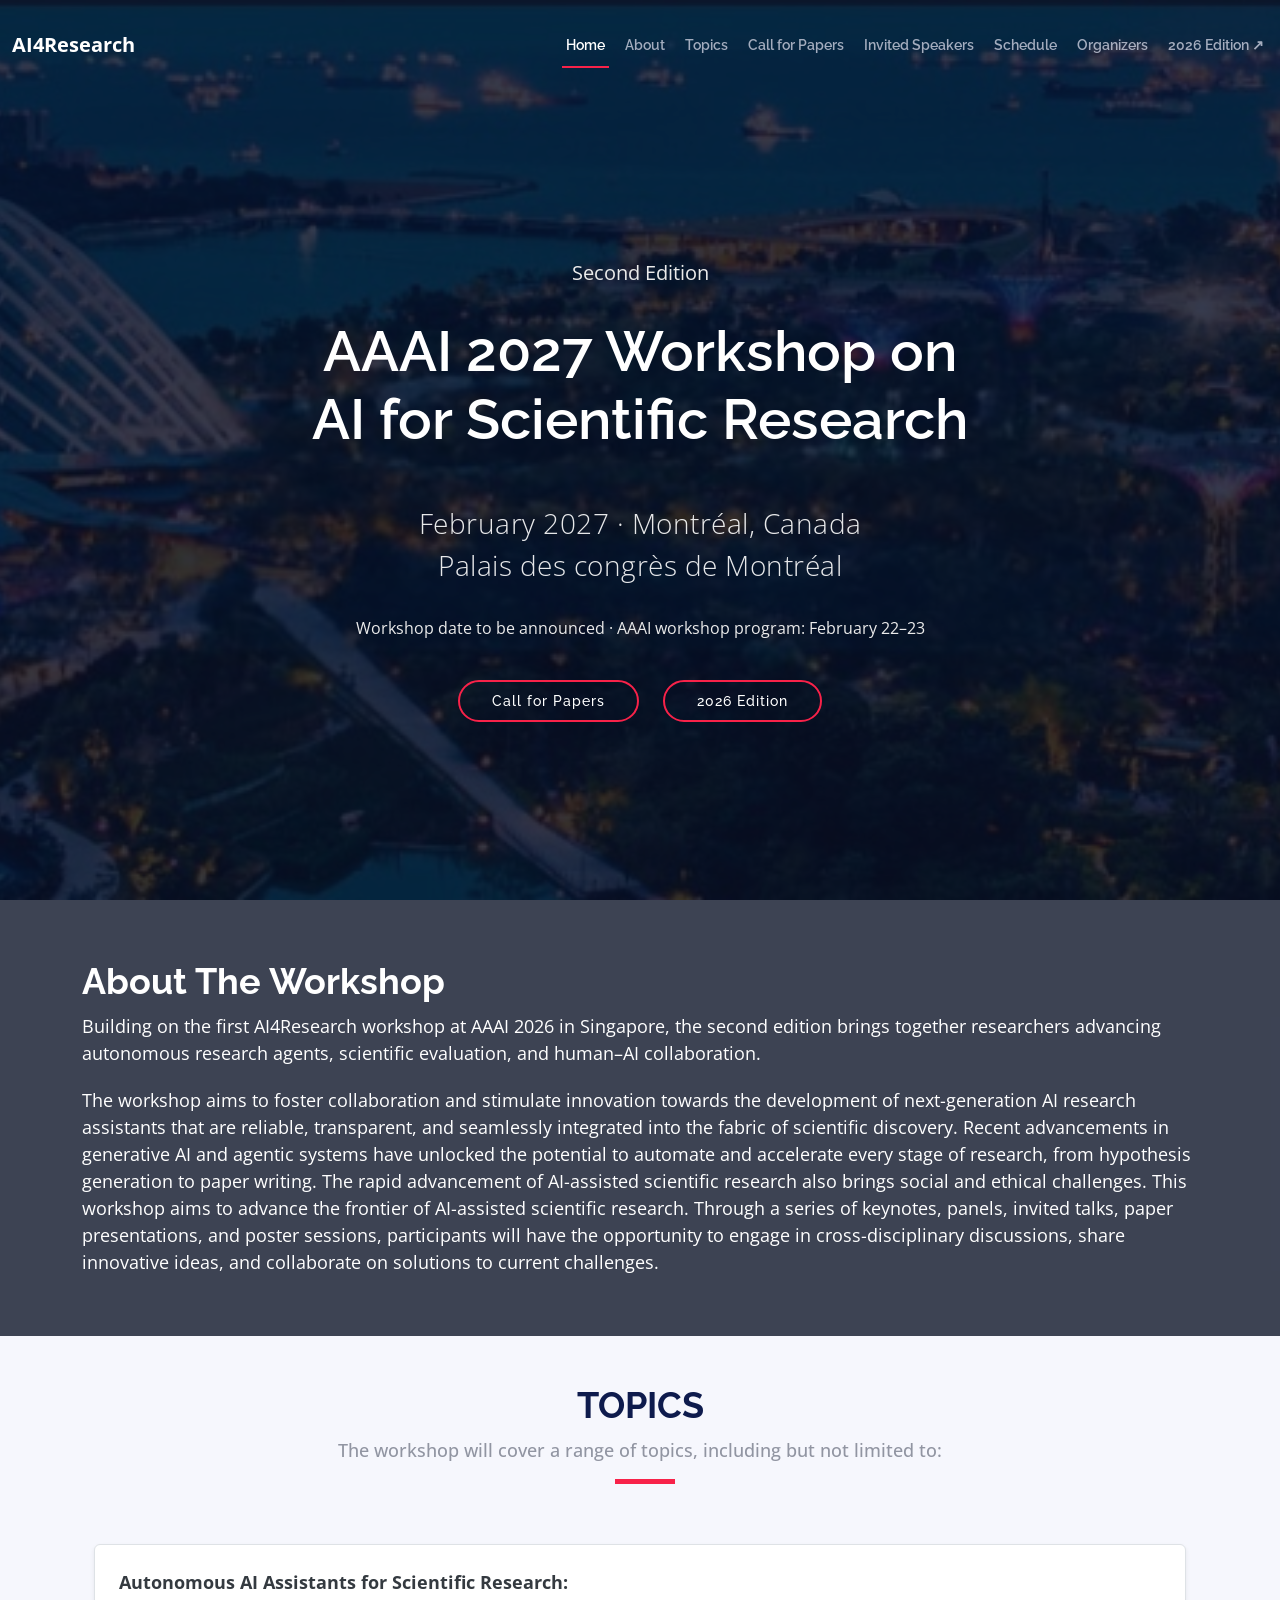
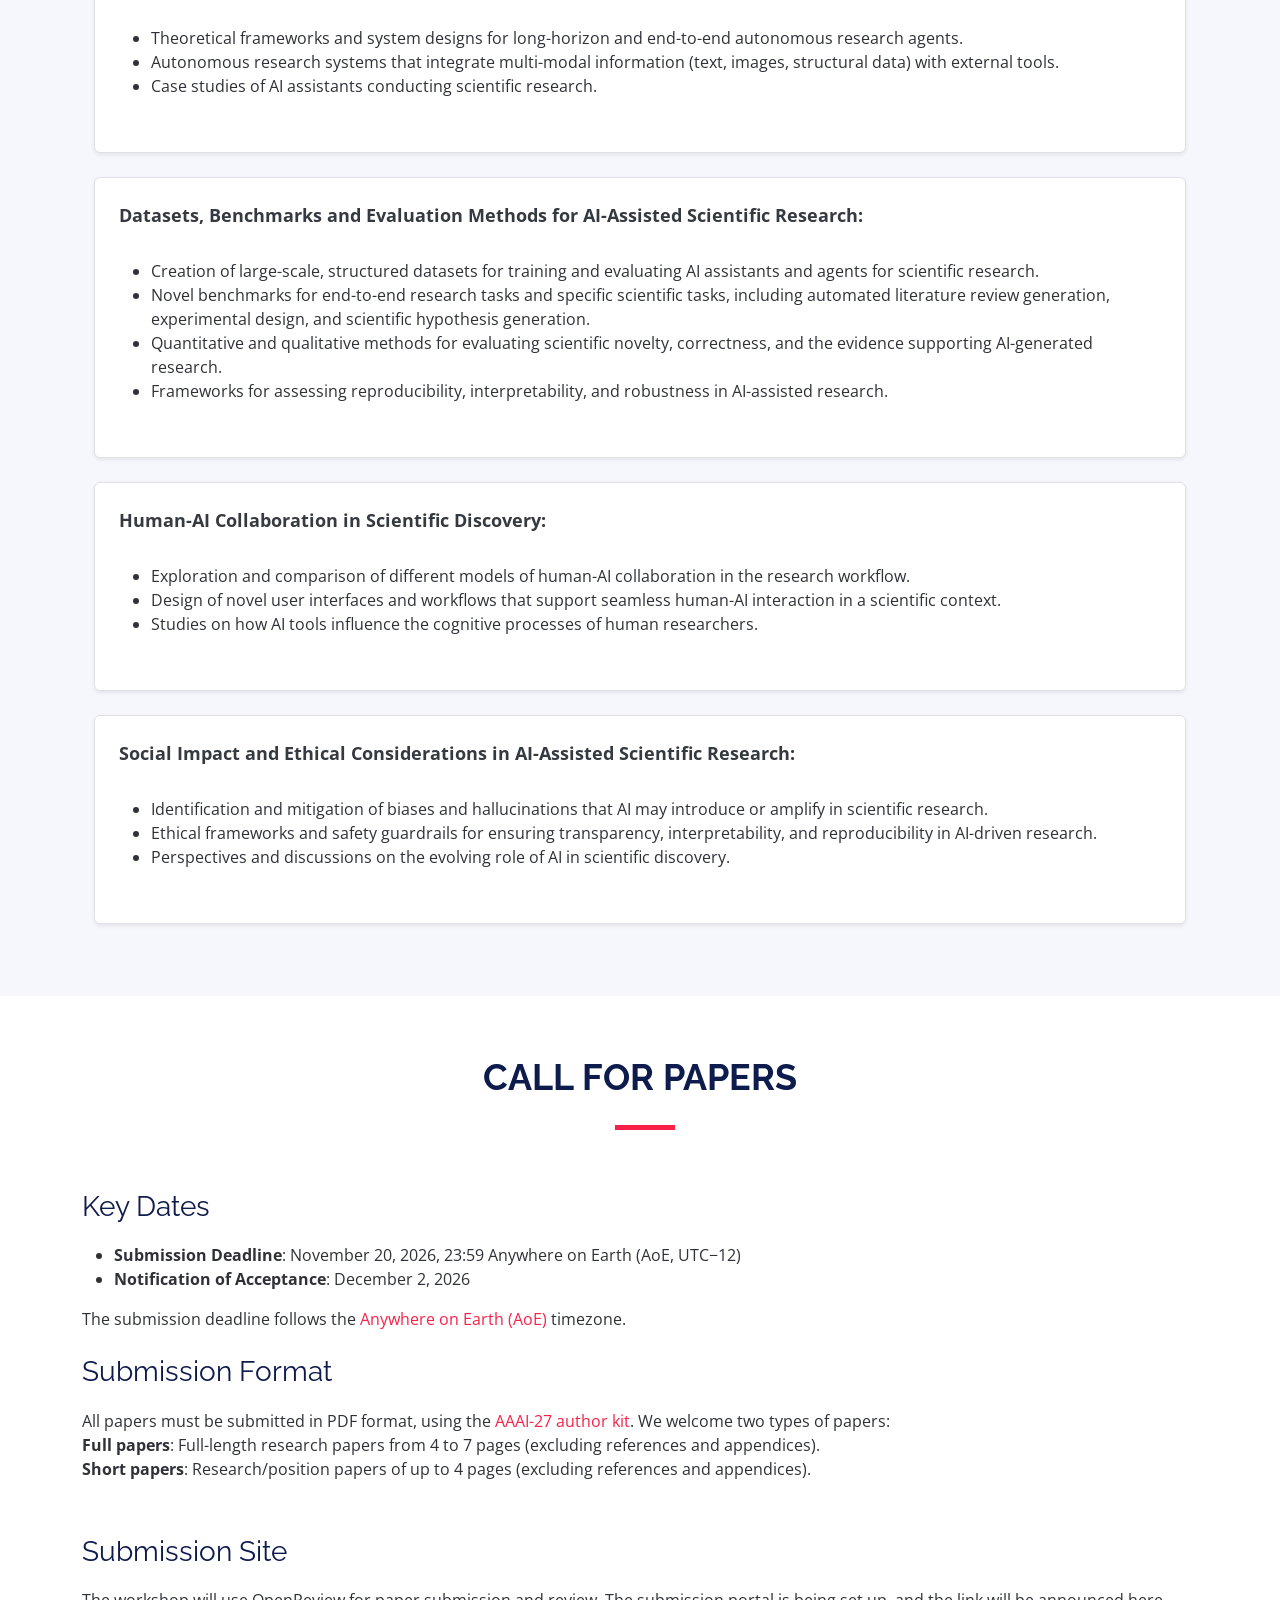
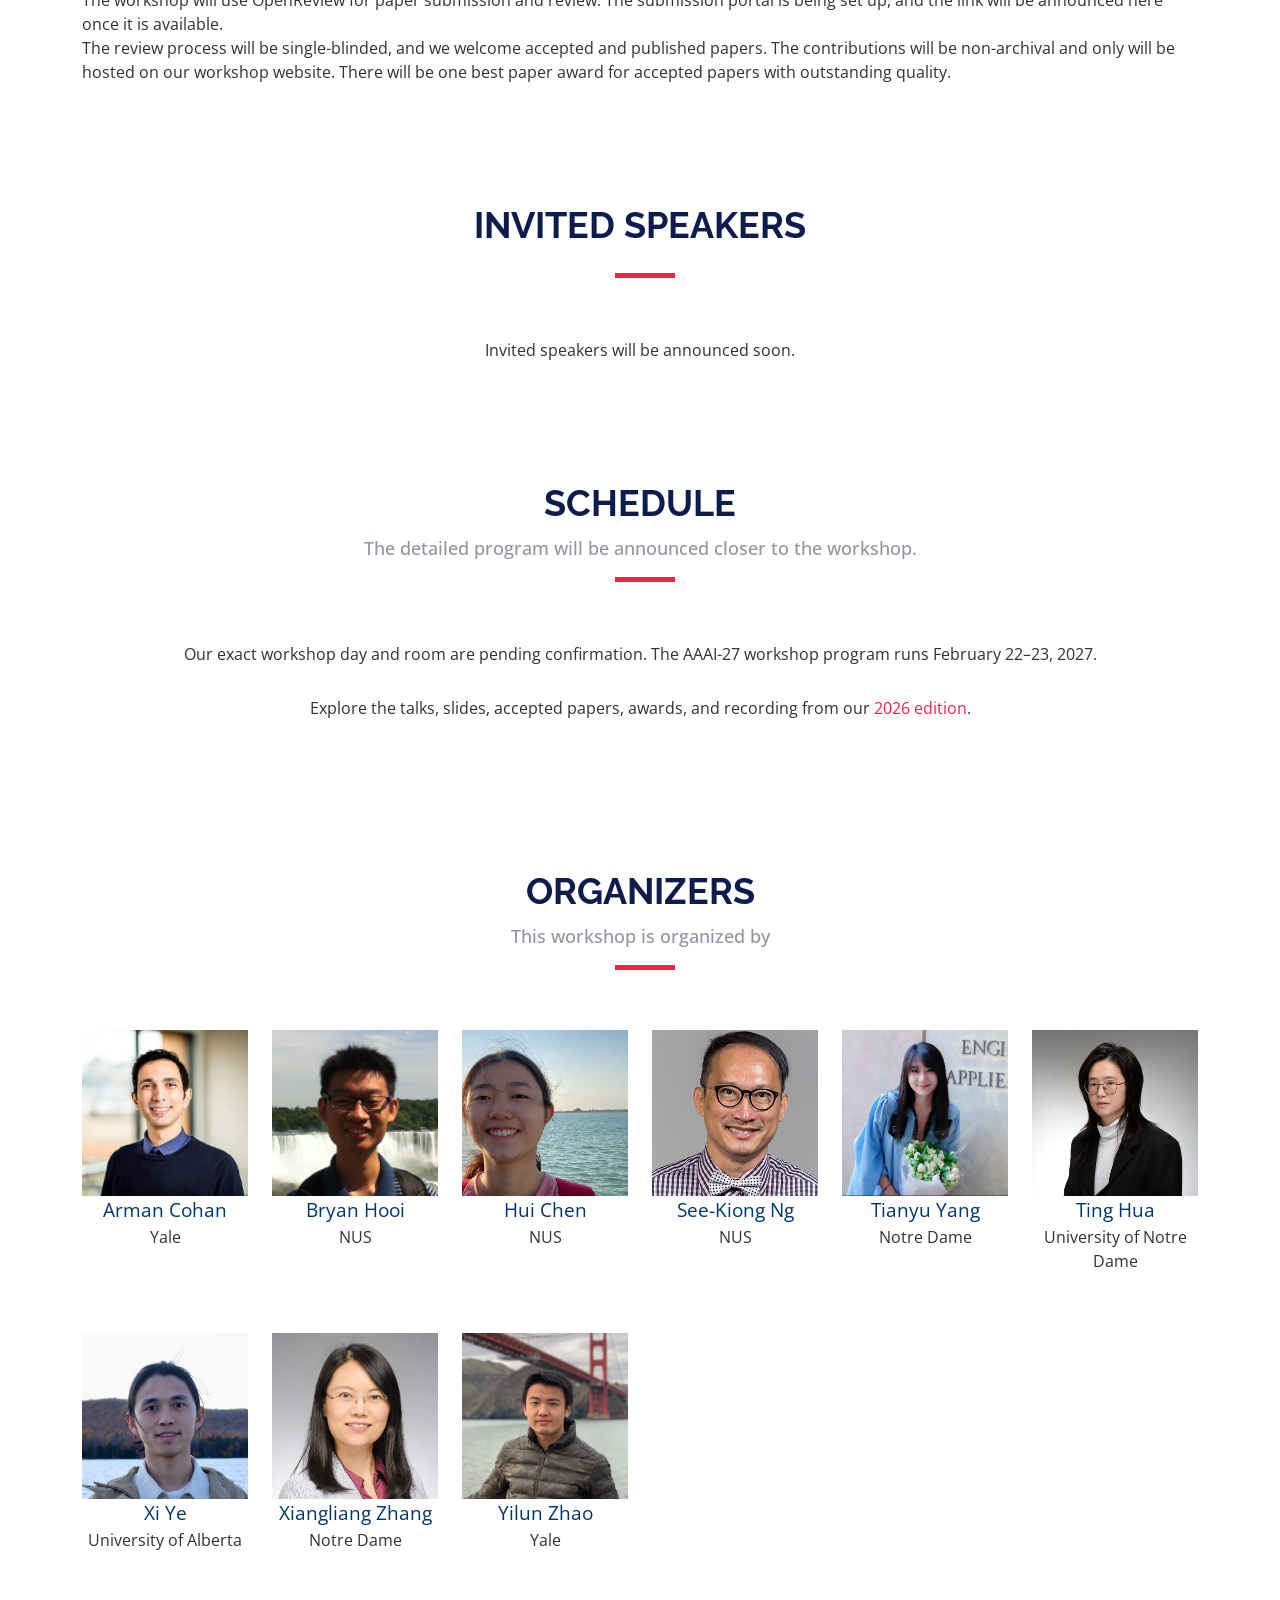
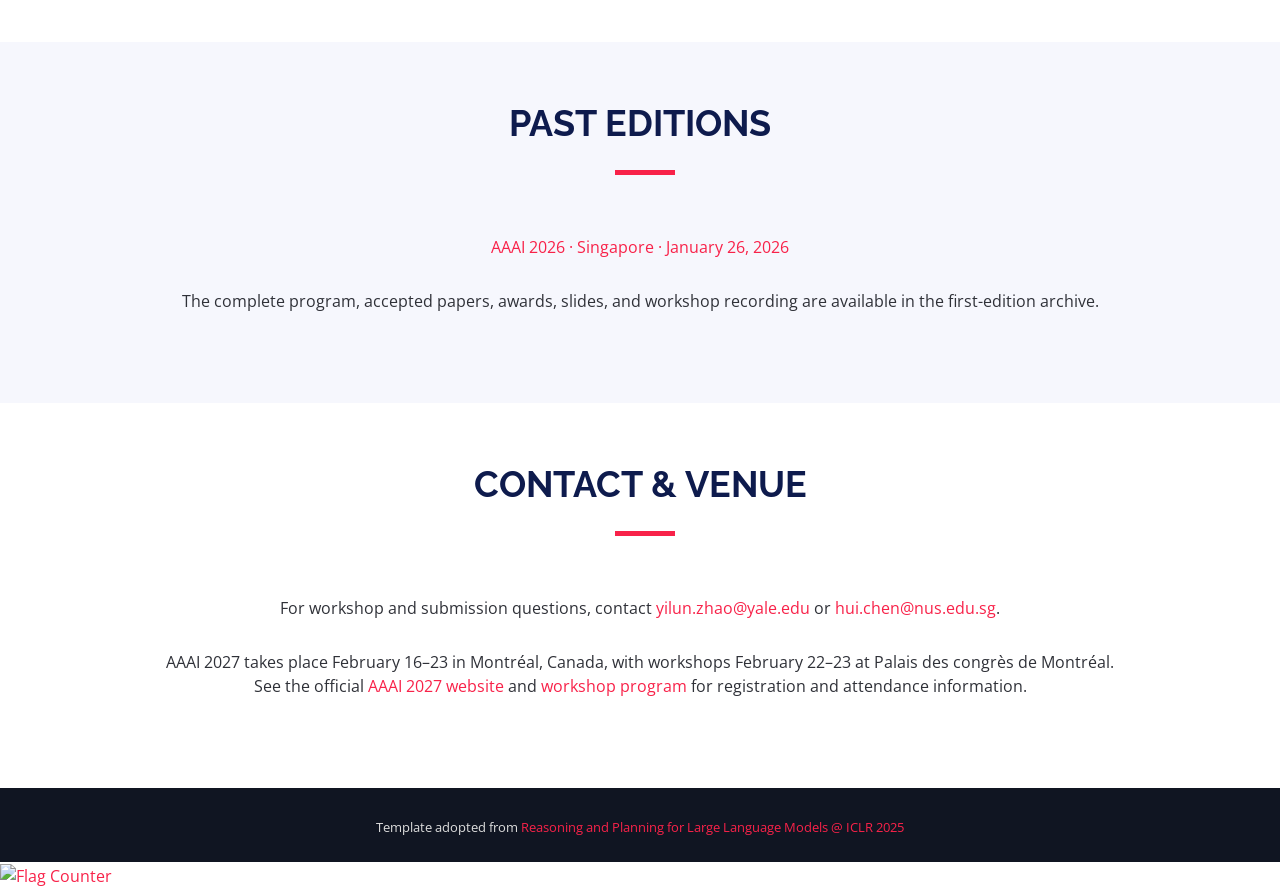
==== commit 09e4f8f6: "Alphabetize organizer and speaker cards" ====
--- a/index.html
+++ b/index.html
@@ -25,7 +25,7 @@
 
   <!-- Template Main CSS File -->
   <link href="assets/css/style.css" rel="stylesheet">
-  
+
   <!-- Custom CSS for Schedule Table -->
   <style>
     #organizers .speaker img {
@@ -322,7 +322,7 @@
         <p>
           The workshop will use OpenReview for paper submission and review. The submission portal is being set up, and the link will be announced here once it is available.
           <br>The review process will be single-blinded, and we welcome accepted and published papers. The contributions will be non-archival and only will be hosted on our workshop website. There will be one best paper award for accepted papers with outstanding quality.
-        </p> 
+        </p>
       </div>
     </section>
 
@@ -362,6 +362,22 @@
         <div class="row">
           <div class="col-lg-2 col-md-3 col-sm-4 col-6">
             <div class="speaker" data-aos="fade-up" data-aos-delay="200" style="text-align: center;">
+              <img src="assets/img/organizers/arman.jpg" alt="Arman Cohan" class="img-fluid">
+              <br><a href="https://armancohan.com/" style="font-size: 1.2em; color: #00356B;">Arman Cohan</a></br>
+              <p>Yale</p>
+            </div>
+          </div>
+
+          <div class="col-lg-2 col-md-3 col-sm-4 col-6">
+            <div class="speaker" data-aos="fade-up" data-aos-delay="200" style="text-align: center;">
+              <img src="assets/img/organizers/bryan.jpg" alt="Bryan Hooi" class="img-fluid">
+              <br><a href="https://bhooi.github.io/" style="font-size: 1.2em; color: #00356B;">Bryan Hooi</a></br>
+              <p>NUS</p>
+            </div>
+          </div>
+
+          <div class="col-lg-2 col-md-3 col-sm-4 col-6">
+            <div class="speaker" data-aos="fade-up" data-aos-delay="200" style="text-align: center;">
               <img src="assets/img/organizers/hui.png" alt="Hui Chen" class="img-fluid">
               <br><a href="https://chchenhui.github.io/" style="font-size: 1.2em; color: #00356B;">Hui Chen</a></br>
               <p>NUS</p>
@@ -370,65 +386,49 @@
 
           <div class="col-lg-2 col-md-3 col-sm-4 col-6">
             <div class="speaker" data-aos="fade-up" data-aos-delay="200" style="text-align: center;">
+              <img src="assets/img/organizers/see-kiong.jpg" alt="See-Kiong Ng" class="img-fluid">
+              <br><a href="https://www.comp.nus.edu.sg/~ngsk/index.htm" style="font-size: 1.2em; color: #00356B;">See-Kiong Ng</a></br>
+              <p>NUS</p>
+            </div>
+          </div>
+
+          <div class="col-lg-2 col-md-3 col-sm-4 col-6">
+            <div class="speaker" data-aos="fade-up" data-aos-delay="200" style="text-align: center;">
+              <img src="assets/img/organizers/tianyu.png" alt="Tianyu Yang" class="img-fluid">
+              <br><a href="https://tianyu-yang-anna.github.io/" style="font-size: 1.2em; color: #00356B;">Tianyu Yang</a></br>
+              <p>Notre Dame</p>
+            </div>
+          </div>
+
+          <div class="col-lg-2 col-md-3 col-sm-4 col-6">
+            <div class="speaker" data-aos="fade-up" data-aos-delay="200" style="text-align: center;">
+              <img src="assets/img/organizers/ting-hua.png" alt="Ting Hua" class="img-fluid">
+              <br><a href="https://t7hua.github.io/" style="font-size: 1.2em; color: #00356B;">Ting Hua</a><br>
+              <p>University of Notre Dame</p>
+            </div>
+          </div>
+
+          <div class="col-lg-2 col-md-3 col-sm-4 col-6">
+            <div class="speaker" data-aos="fade-up" data-aos-delay="200" style="text-align: center;">
+              <img src="assets/img/organizers/xi-ye.jpeg" alt="Xi Ye" class="img-fluid">
+              <br><a href="https://xiye17.github.io/" style="font-size: 1.2em; color: #00356B;">Xi Ye</a><br>
+              <p>University of Alberta</p>
+            </div>
+          </div>
+
+          <div class="col-lg-2 col-md-3 col-sm-4 col-6">
+            <div class="speaker" data-aos="fade-up" data-aos-delay="200" style="text-align: center;">
+              <img src="assets/img/organizers/xiangliang.png" alt="Xiangliang Zhang" class="img-fluid">
+              <br><a href="https://sites.nd.edu/xiangliang-zhang/" style="font-size: 1.2em; color: #00356B;">Xiangliang Zhang</a></br>
+              <p>Notre Dame</p>
+            </div>
+          </div>
+
+          <div class="col-lg-2 col-md-3 col-sm-4 col-6">
+            <div class="speaker" data-aos="fade-up" data-aos-delay="200" style="text-align: center;">
               <img src="assets/img/organizers/yilun.jpeg" alt="Yilun Zhao" class="img-fluid">
               <br><a href="https://yilunzhao.github.io/" style="font-size: 1.2em; color: #00356B;">Yilun Zhao</a></br>
               <p>Yale</p>
-            </div>
-          </div>
-
-          <div class="col-lg-2 col-md-3 col-sm-4 col-6">
-            <div class="speaker" data-aos="fade-up" data-aos-delay="200" style="text-align: center;">
-              <img src="assets/img/organizers/tianyu.png" alt="Tianyu Yang" class="img-fluid">
-              <br><a href="https://tianyu-yang-anna.github.io/" style="font-size: 1.2em; color: #00356B;">Tianyu Yang</a></br>
-              <p>Notre Dame</p>
-            </div>
-          </div>
-
-          <div class="col-lg-2 col-md-3 col-sm-4 col-6">
-            <div class="speaker" data-aos="fade-up" data-aos-delay="200" style="text-align: center;">
-              <img src="assets/img/organizers/xiangliang.png" alt="Xiangliang Zhang" class="img-fluid">
-              <br><a href="https://sites.nd.edu/xiangliang-zhang/" style="font-size: 1.2em; color: #00356B;">Xiangliang Zhang</a></br>
-              <p>Notre Dame</p>
-            </div>
-          </div>
-
-          <div class="col-lg-2 col-md-3 col-sm-4 col-6">
-            <div class="speaker" data-aos="fade-up" data-aos-delay="200" style="text-align: center;">
-              <img src="assets/img/organizers/see-kiong.jpg" alt="See-Kiong Ng" class="img-fluid">
-              <br><a href="https://www.comp.nus.edu.sg/~ngsk/index.htm" style="font-size: 1.2em; color: #00356B;">See-Kiong Ng</a></br>
-              <p>NUS</p>
-            </div>
-          </div>
-
-          <div class="col-lg-2 col-md-3 col-sm-4 col-6">
-            <div class="speaker" data-aos="fade-up" data-aos-delay="200" style="text-align: center;">
-              <img src="assets/img/organizers/arman.jpg" alt="Arman Cohan" class="img-fluid">
-              <br><a href="https://armancohan.com/" style="font-size: 1.2em; color: #00356B;">Arman Cohan</a></br>
-              <p>Yale</p>
-            </div>
-          </div>
-
-          <div class="col-lg-2 col-md-3 col-sm-4 col-6">
-            <div class="speaker" data-aos="fade-up" data-aos-delay="200" style="text-align: center;">
-              <img src="assets/img/organizers/bryan.jpg" alt="Bryan Hooi" class="img-fluid">
-              <br><a href="https://bhooi.github.io/" style="font-size: 1.2em; color: #00356B;">Bryan Hooi</a></br>
-              <p>NUS</p>
-            </div>
-          </div>
-
-          <div class="col-lg-2 col-md-3 col-sm-4 col-6">
-            <div class="speaker" data-aos="fade-up" data-aos-delay="200" style="text-align: center;">
-              <img src="assets/img/organizers/xi-ye.jpeg" alt="Xi Ye" class="img-fluid">
-              <br><a href="https://xiye17.github.io/" style="font-size: 1.2em; color: #00356B;">Xi Ye</a><br>
-              <p>University of Alberta</p>
-            </div>
-          </div>
-
-          <div class="col-lg-2 col-md-3 col-sm-4 col-6">
-            <div class="speaker" data-aos="fade-up" data-aos-delay="200" style="text-align: center;">
-              <img src="assets/img/organizers/ting-hua.png" alt="Ting Hua" class="img-fluid">
-              <br><a href="https://t7hua.github.io/" style="font-size: 1.2em; color: #00356B;">Ting Hua</a><br>
-              <p>University of Notre Dame</p>
             </div>
           </div>
         </div>
@@ -471,7 +471,7 @@
   <script src="assets/vendor/bootstrap/js/bootstrap.bundle.min.js"></script>
   <script src="assets/vendor/glightbox/js/glightbox.min.js"></script>
   <script src="assets/vendor/swiper/swiper-bundle.min.js"></script>
-  <script src="assets/vendor/php-email-form/validate.js"></script> 
+  <script src="assets/vendor/php-email-form/validate.js"></script>
 
   <!-- Template Main JS File -->
   <script src="assets/js/main.js"></script>
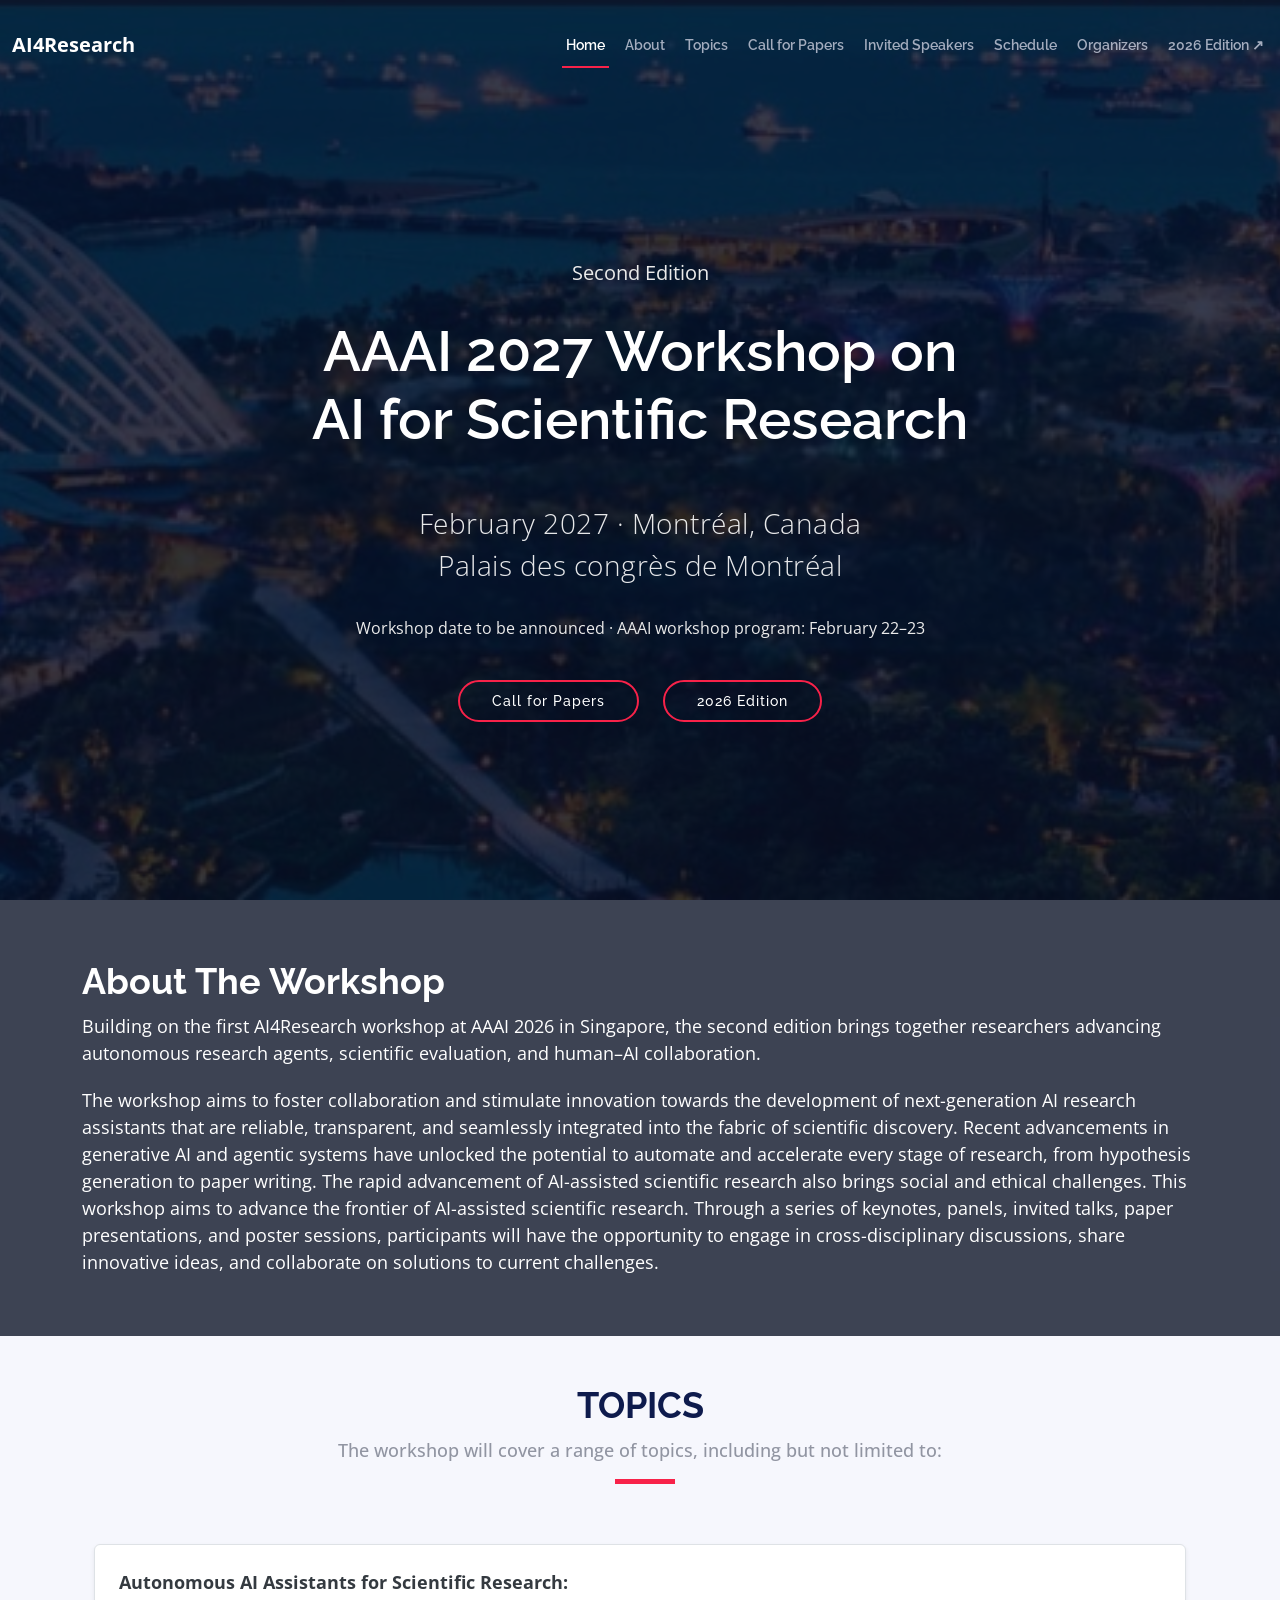
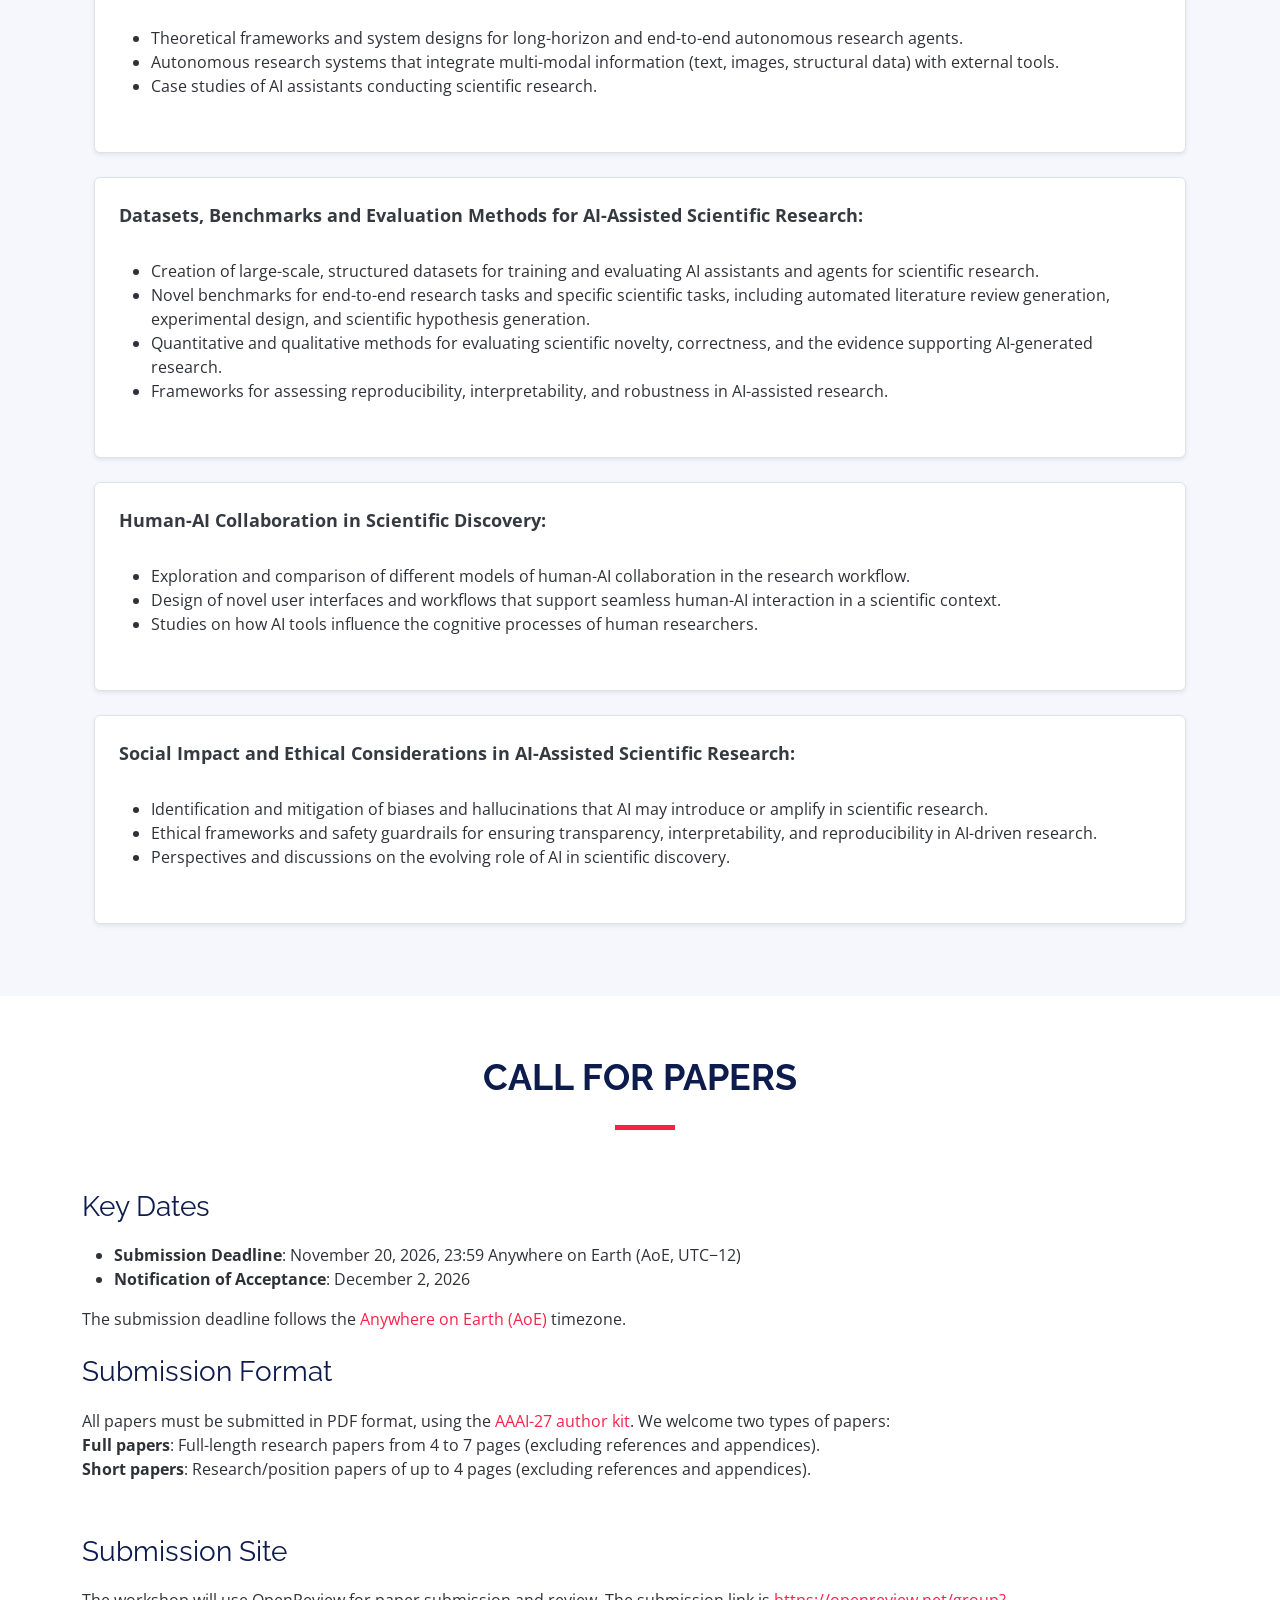
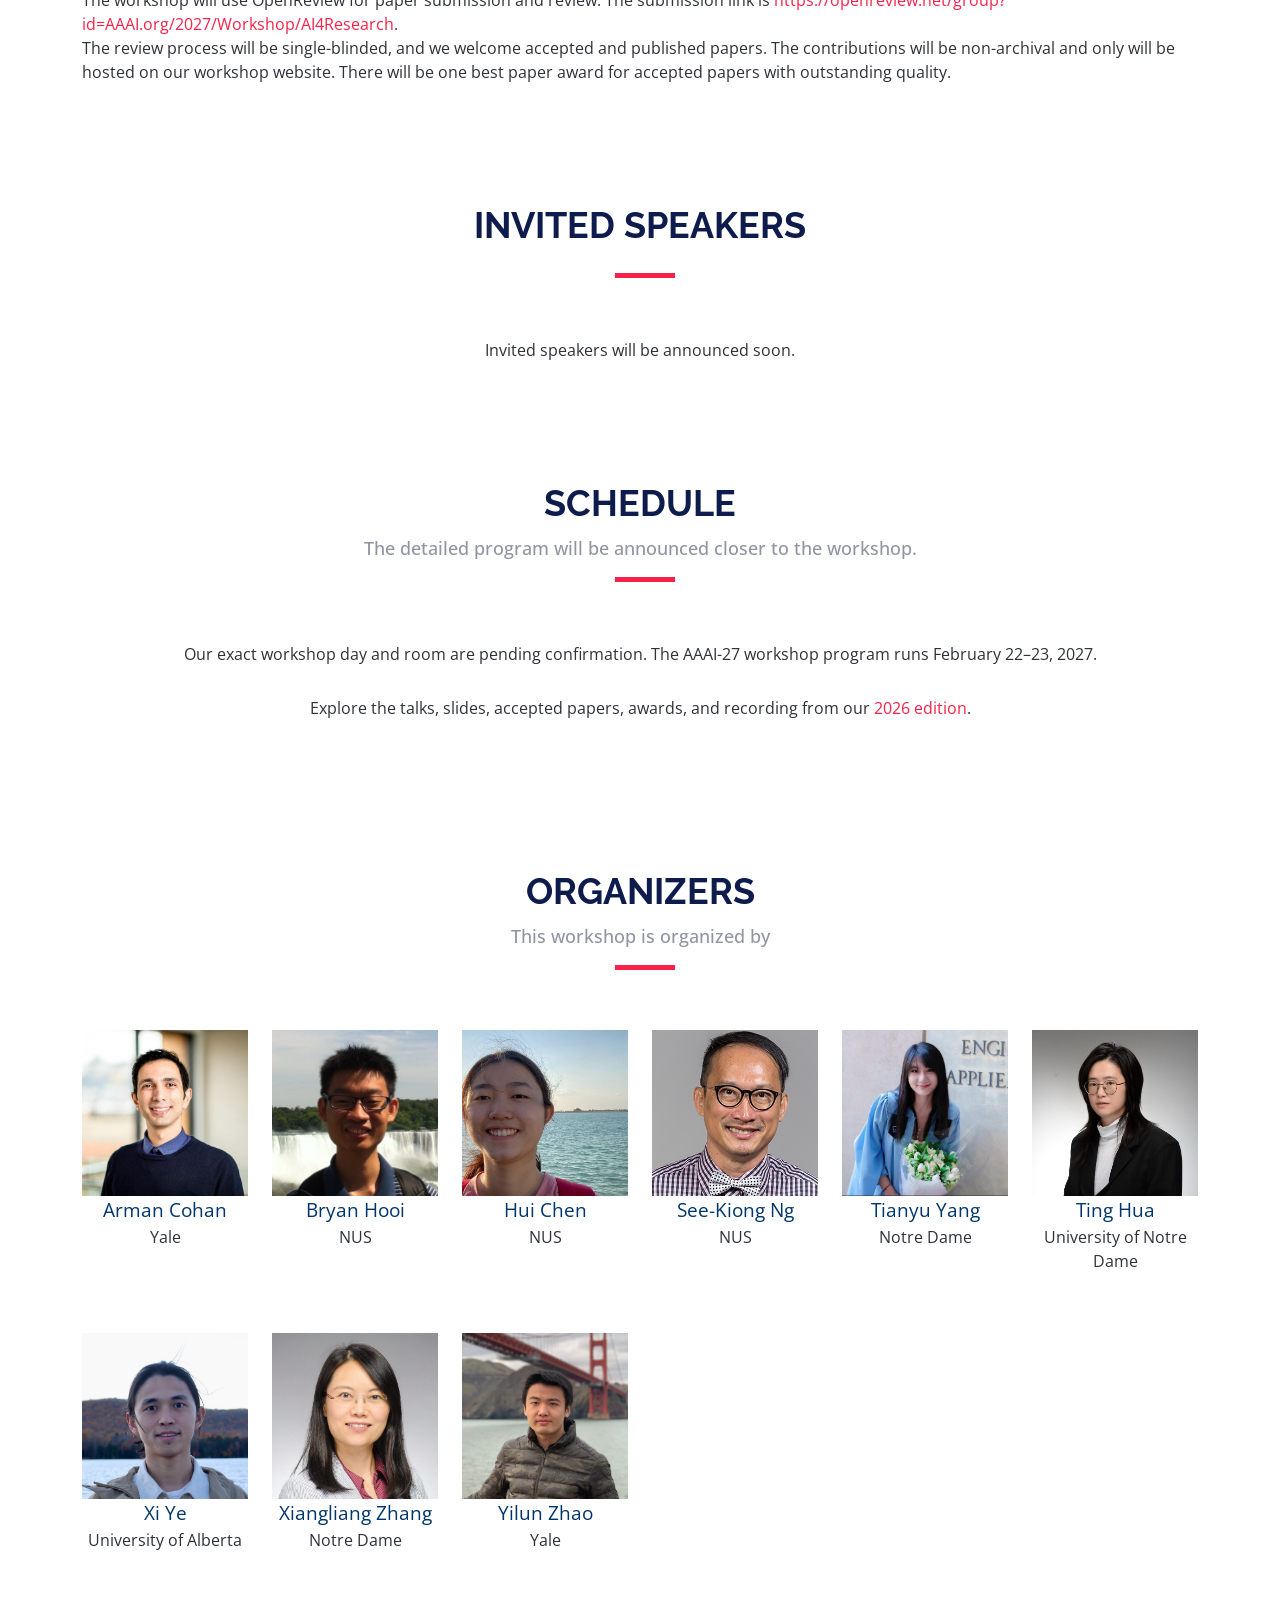
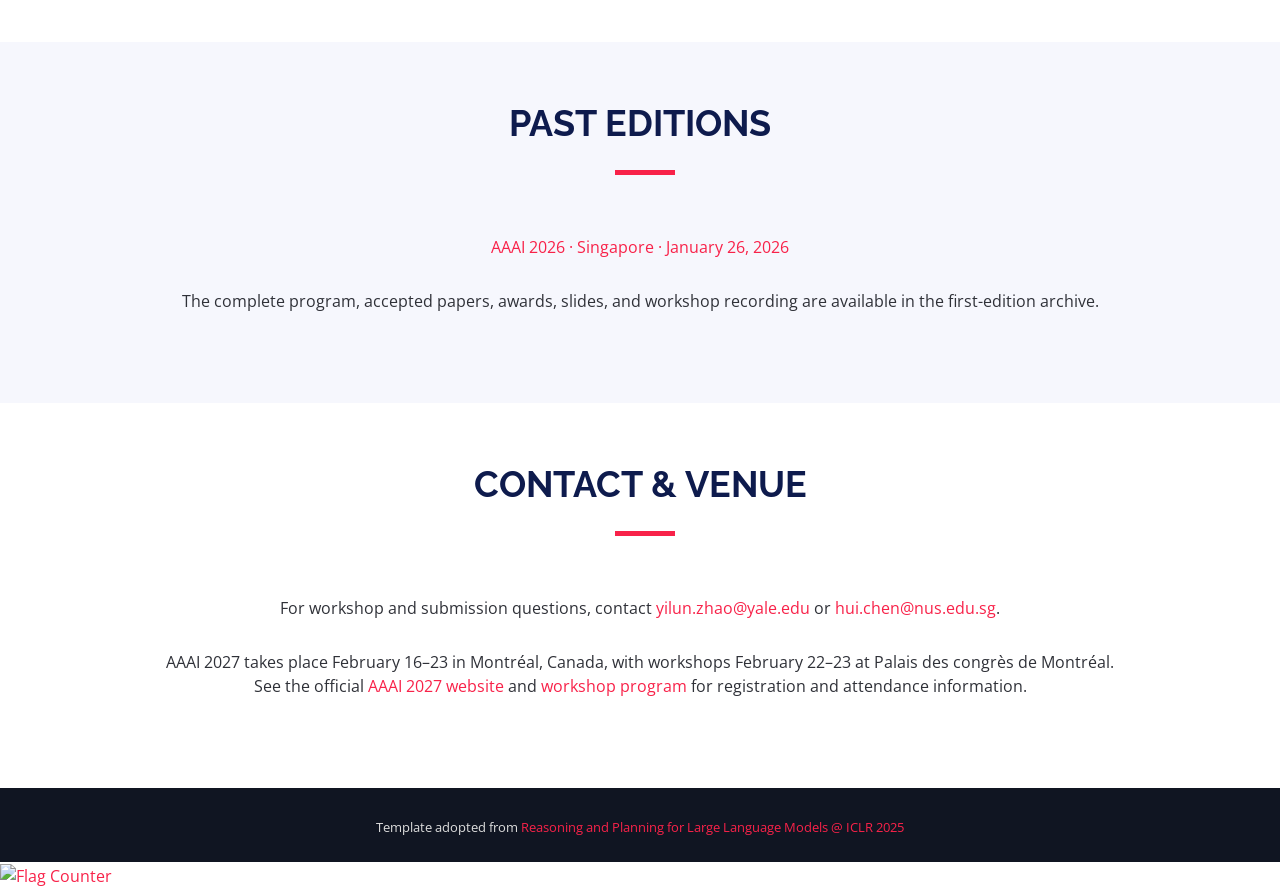
==== commit c83d9f0d: "Update index.html" ====
--- a/index.html
+++ b/index.html
@@ -320,7 +320,7 @@
         </p>
         <h3>Submission Site</h3>
         <p>
-          The workshop will use OpenReview for paper submission and review. The submission portal is being set up, and the link will be announced here once it is available.
+          The workshop will use OpenReview for paper submission and review. The submission link is <a href="https://openreview.net/group?id=AAAI.org/2027/Workshop/AI4Research">https://openreview.net/group?id=AAAI.org/2027/Workshop/AI4Research</a>.
           <br>The review process will be single-blinded, and we welcome accepted and published papers. The contributions will be non-archival and only will be hosted on our workshop website. There will be one best paper award for accepted papers with outstanding quality.
         </p>
       </div>
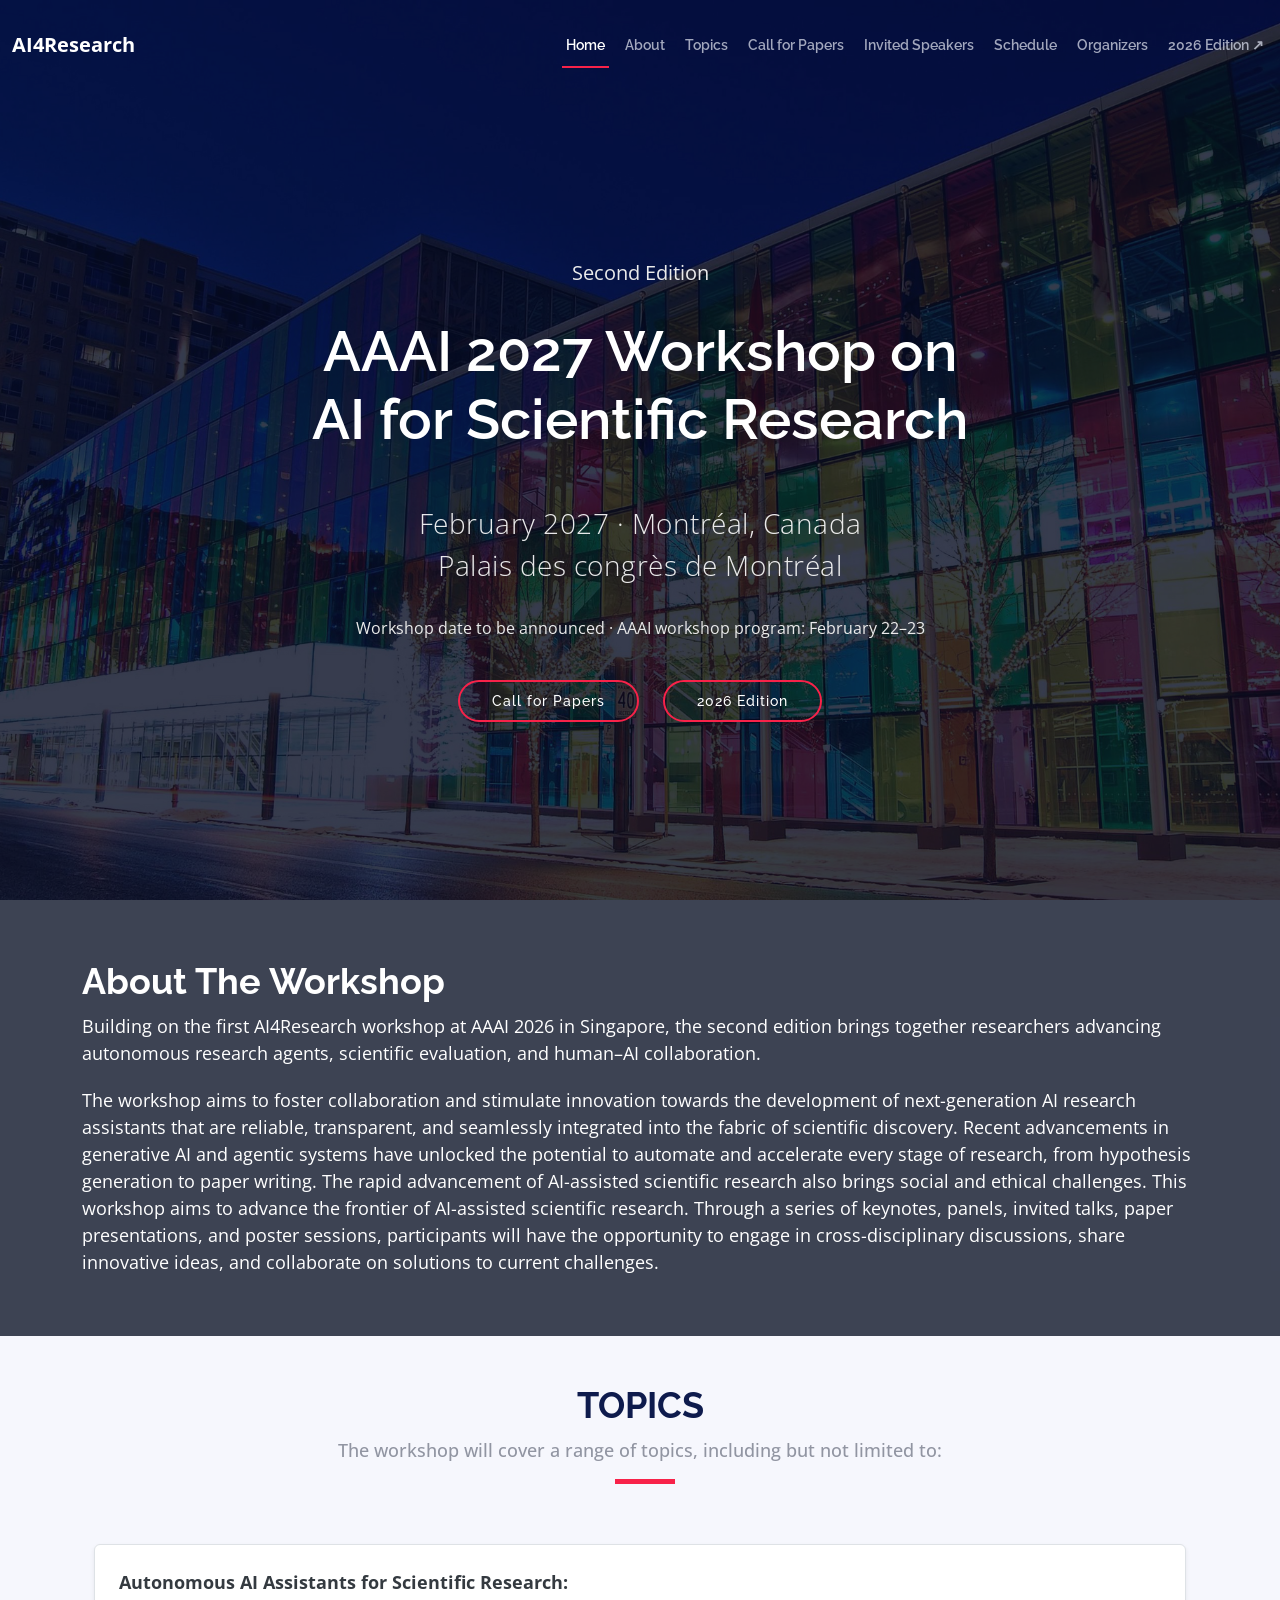
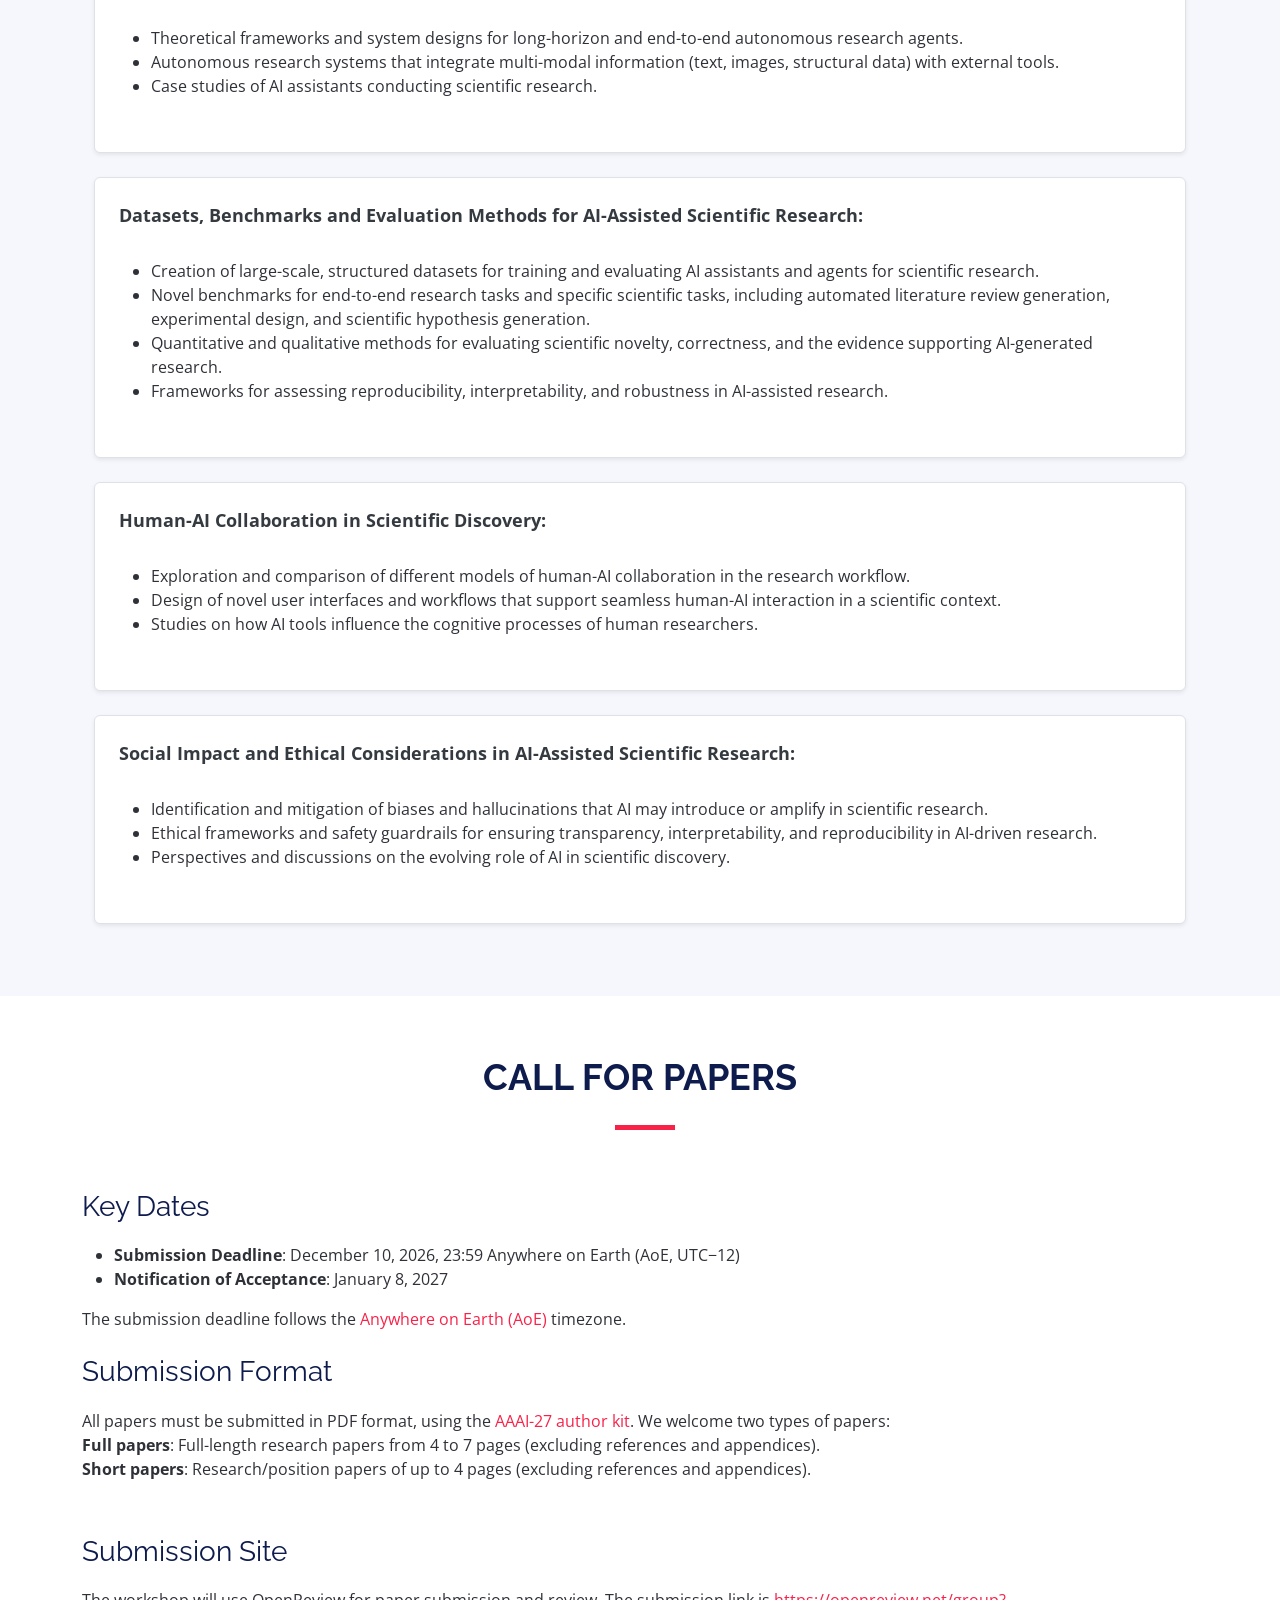
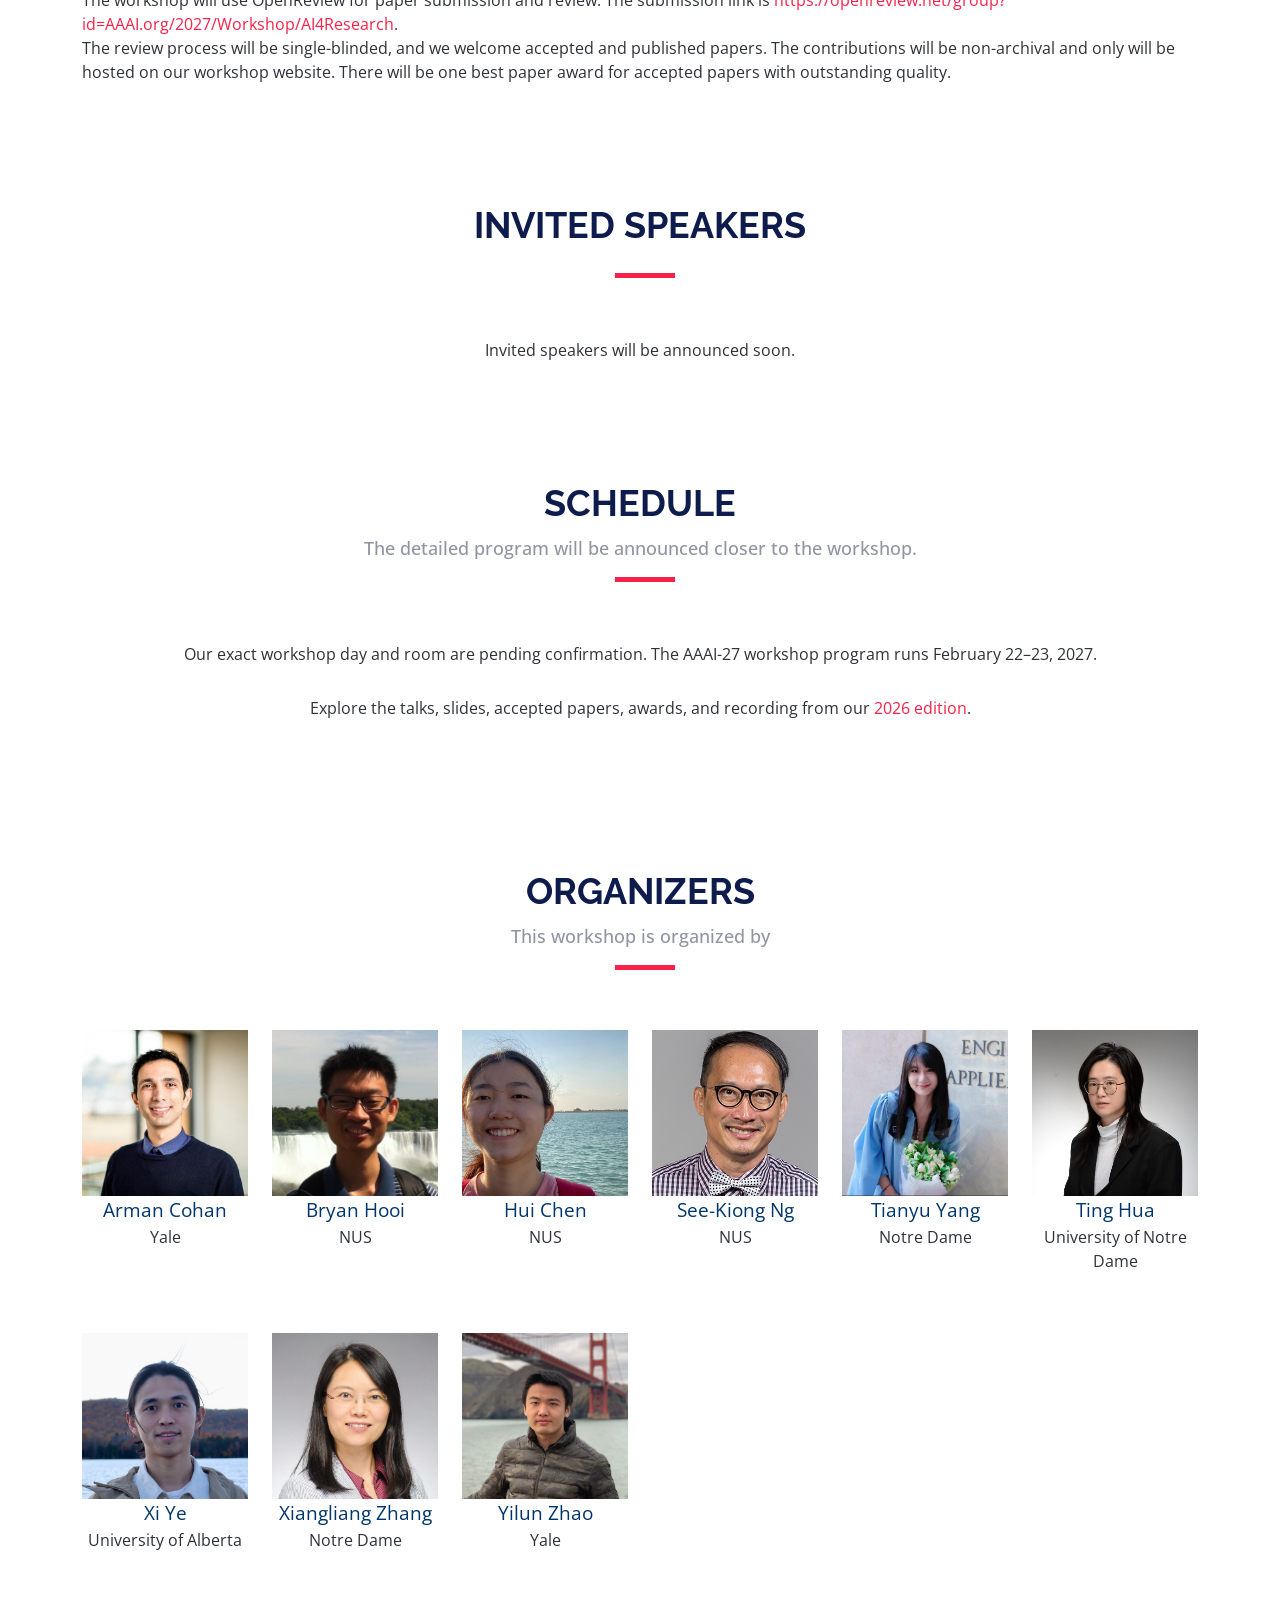
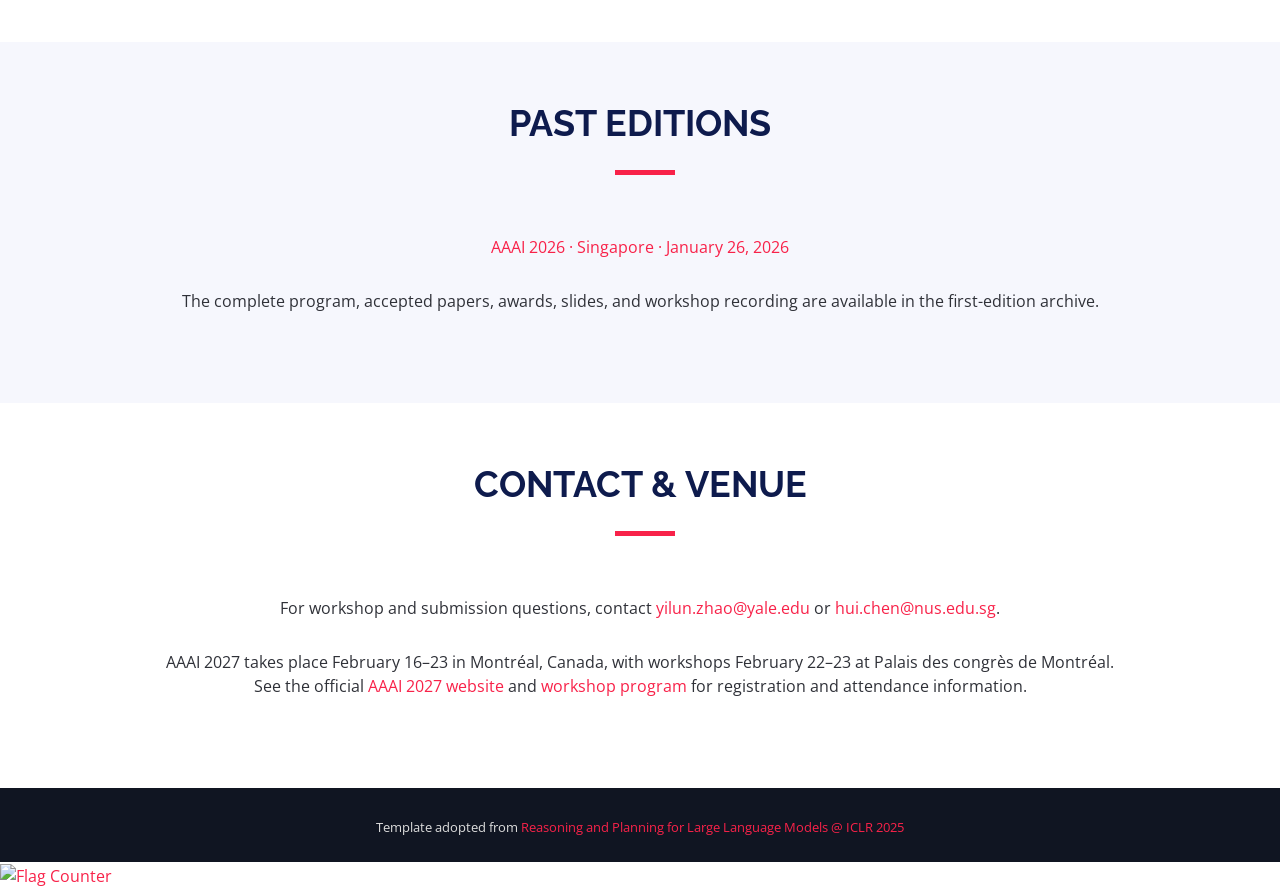
==== commit 62f5b802: "Update 2027 submission deadline and acceptance notification" ====
--- a/index.html
+++ b/index.html
@@ -6,7 +6,7 @@
   <meta content="width=device-width, initial-scale=1.0" name="viewport">
 
   <title>AAAI 2027 · 2nd Workshop on AI for Scientific Research</title>
-  <meta name="description" content="The 2nd Workshop on AI for Scientific Research at AAAI 2027 in Montréal, Canada. Submission deadline: November 20, 2026, 23:59 AoE.">
+  <meta name="description" content="The 2nd Workshop on AI for Scientific Research at AAAI 2027 in Montréal, Canada. Submission deadline: December 10, 2026, 23:59 AoE.">
   <link rel="canonical" href="https://ai4research-workshop.github.io/">
   <meta content="" name="keywords">
 
@@ -306,8 +306,8 @@
         </div>
         <h3>Key Dates</h3>
         <ul class="fa-ul">
-          <li><span class="fa-li"><i class="fa fa-check"></i></span><b>Submission Deadline</b>: November 20, 2026, 23:59 Anywhere on Earth (AoE, UTC−12)</li>
-          <li><span class="fa-li"><i class="fa fa-check"></i></span><b>Notification of Acceptance</b>: December 2, 2026</li>
+          <li><span class="fa-li"><i class="fa fa-check"></i></span><b>Submission Deadline</b>: December 10, 2026, 23:59 Anywhere on Earth (AoE, UTC−12)</li>
+          <li><span class="fa-li"><i class="fa fa-check"></i></span><b>Notification of Acceptance</b>: January 8, 2027</li>
         </ul>
         The submission deadline follows the <a href="https://time.is/Anywhere_on_Earth">Anywhere on Earth (AoE)</a> timezone.
         <br>
--- a/assets/css/style.css
+++ b/assets/css/style.css
@@ -479,7 +479,7 @@
 #hero {
   width: 100%;
   height: 100vh;
-  background: url(../img/background_1.jpg) top center;
+  background: url(../img/background_2.jpg) top center;
   background-size: cover;
   overflow: hidden;
   position: relative;
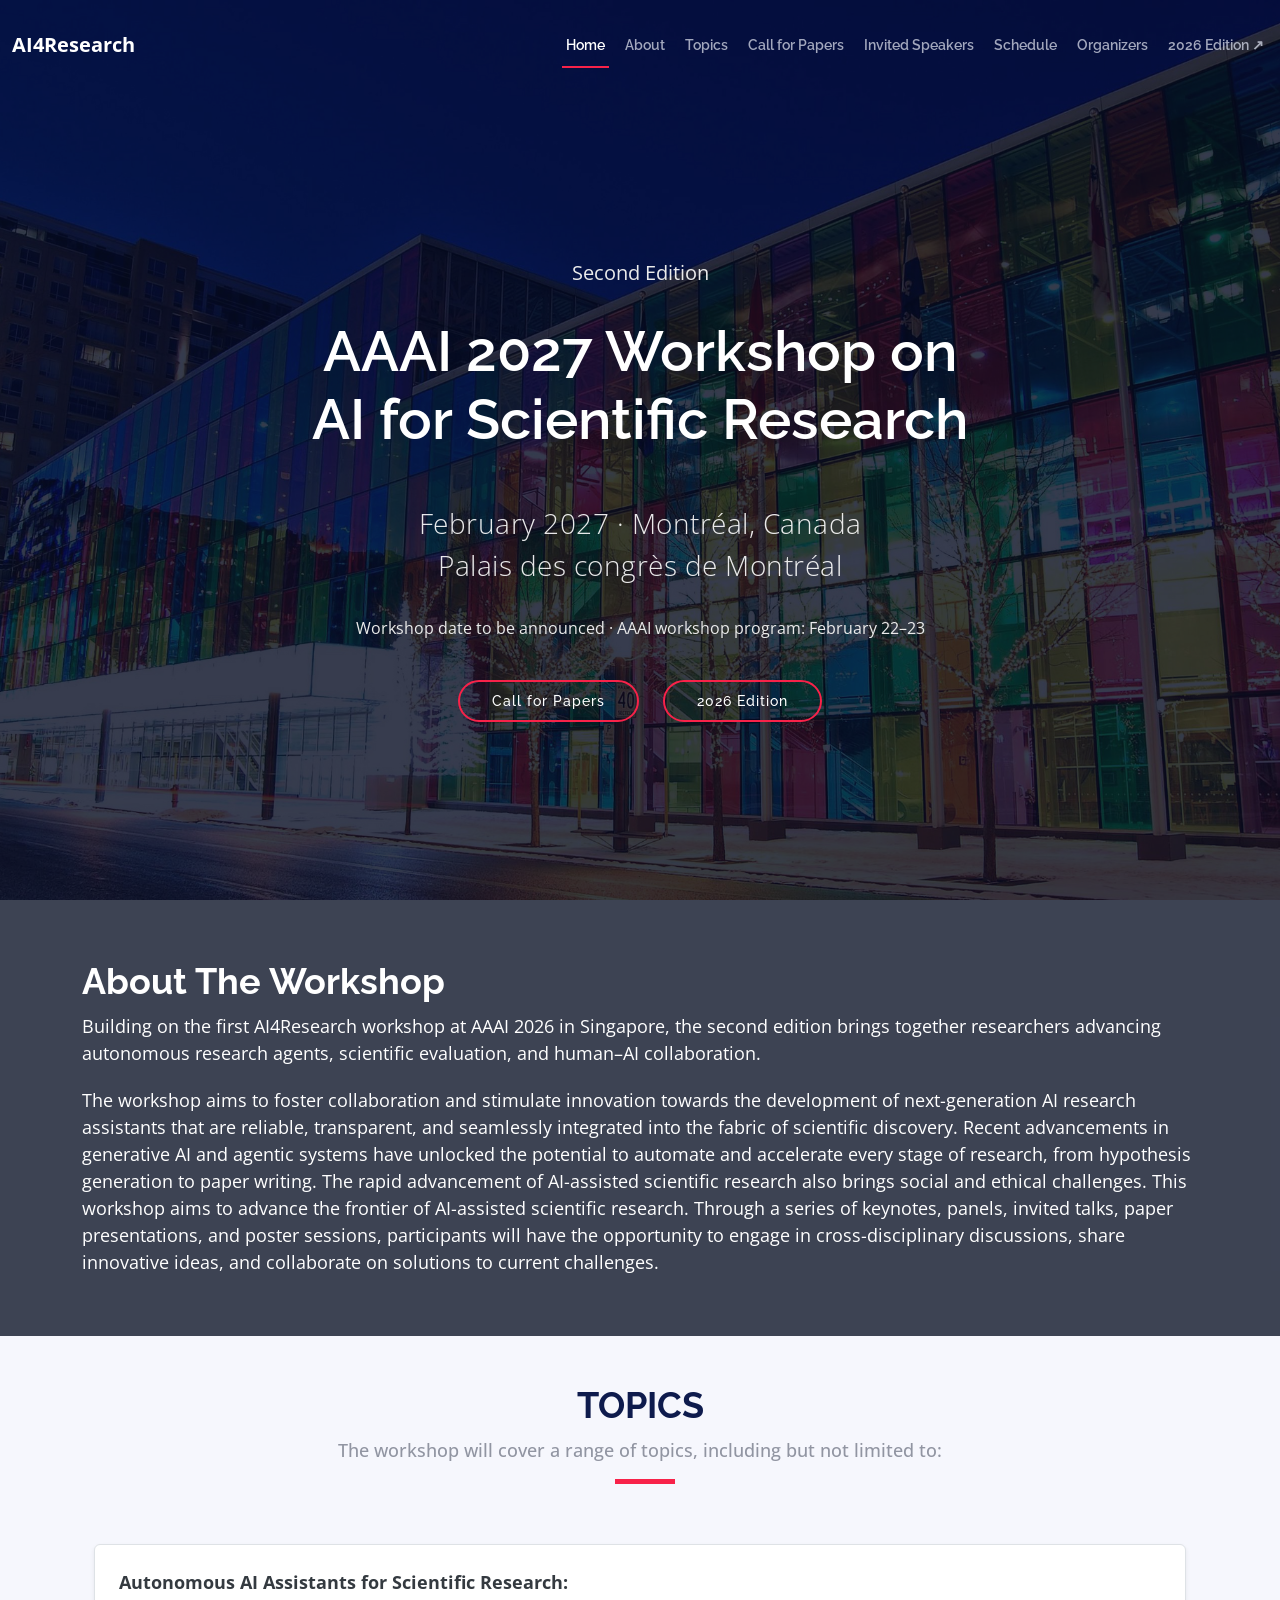
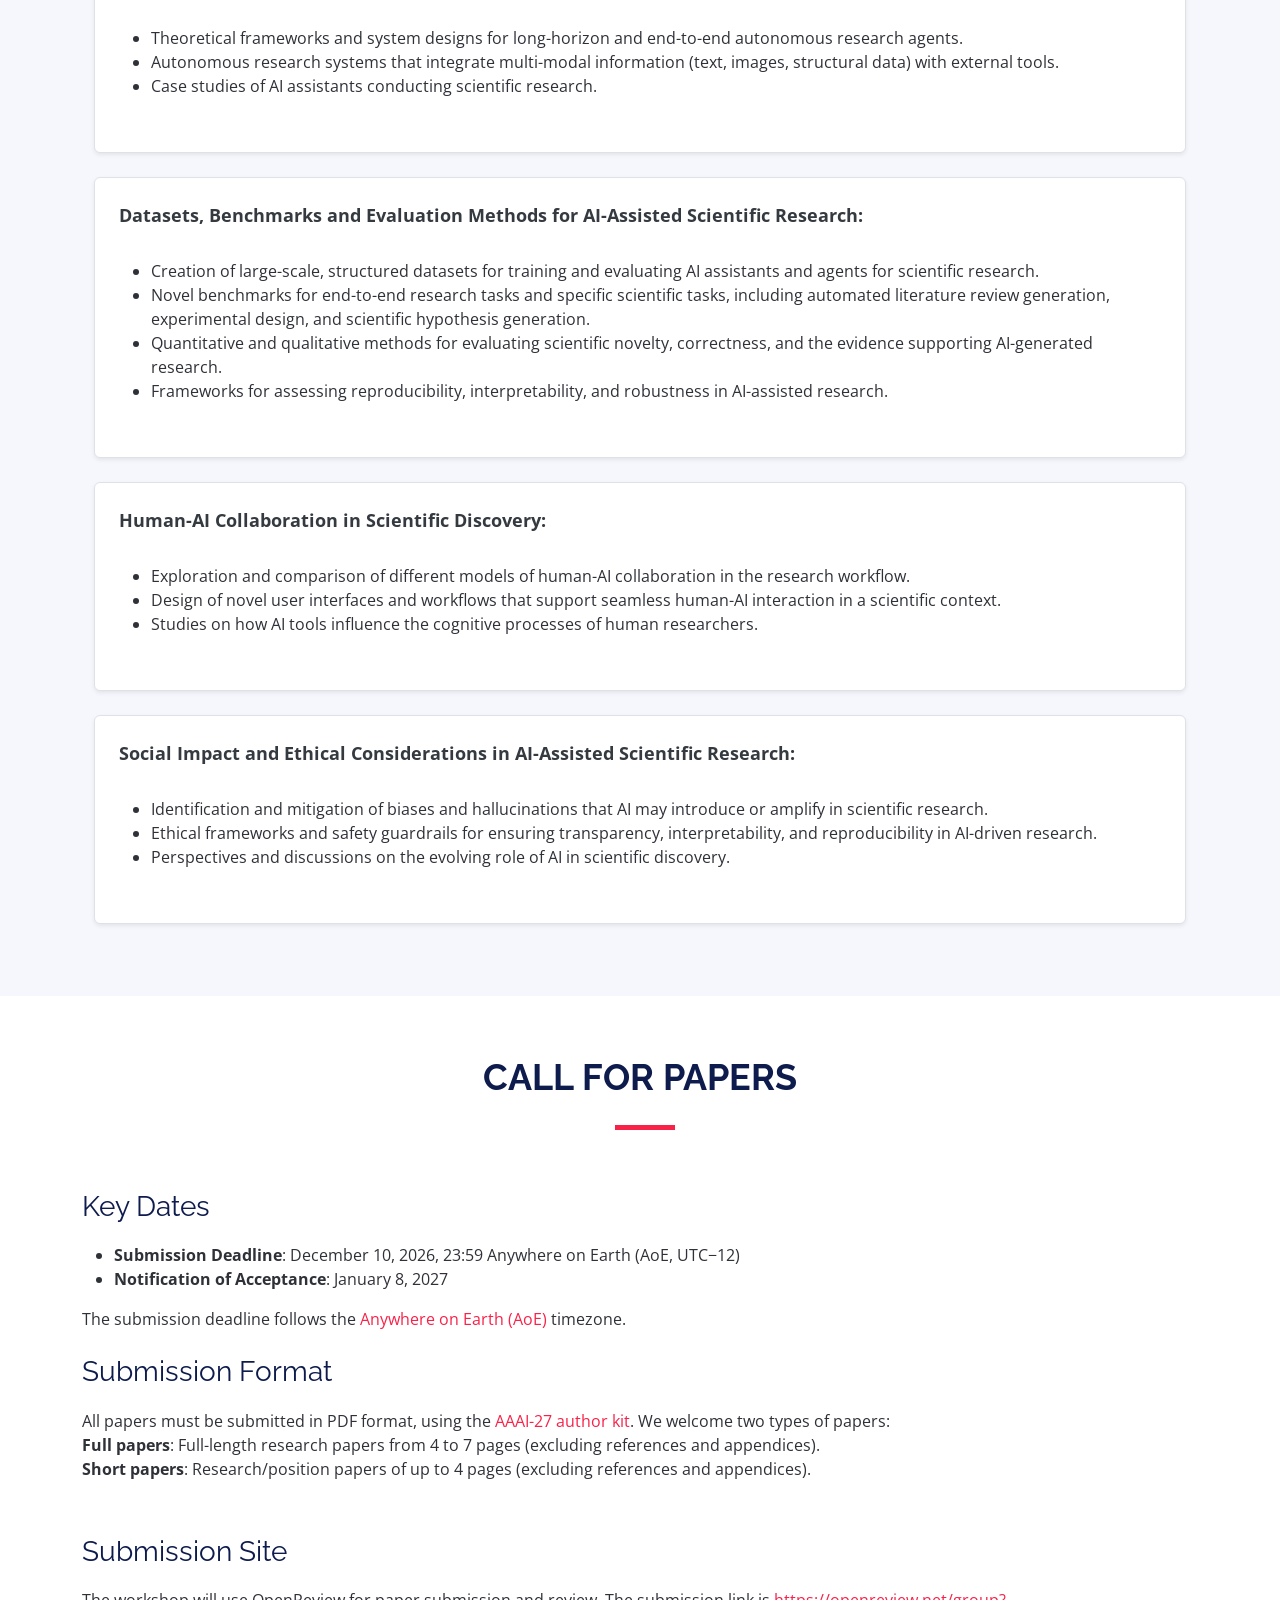
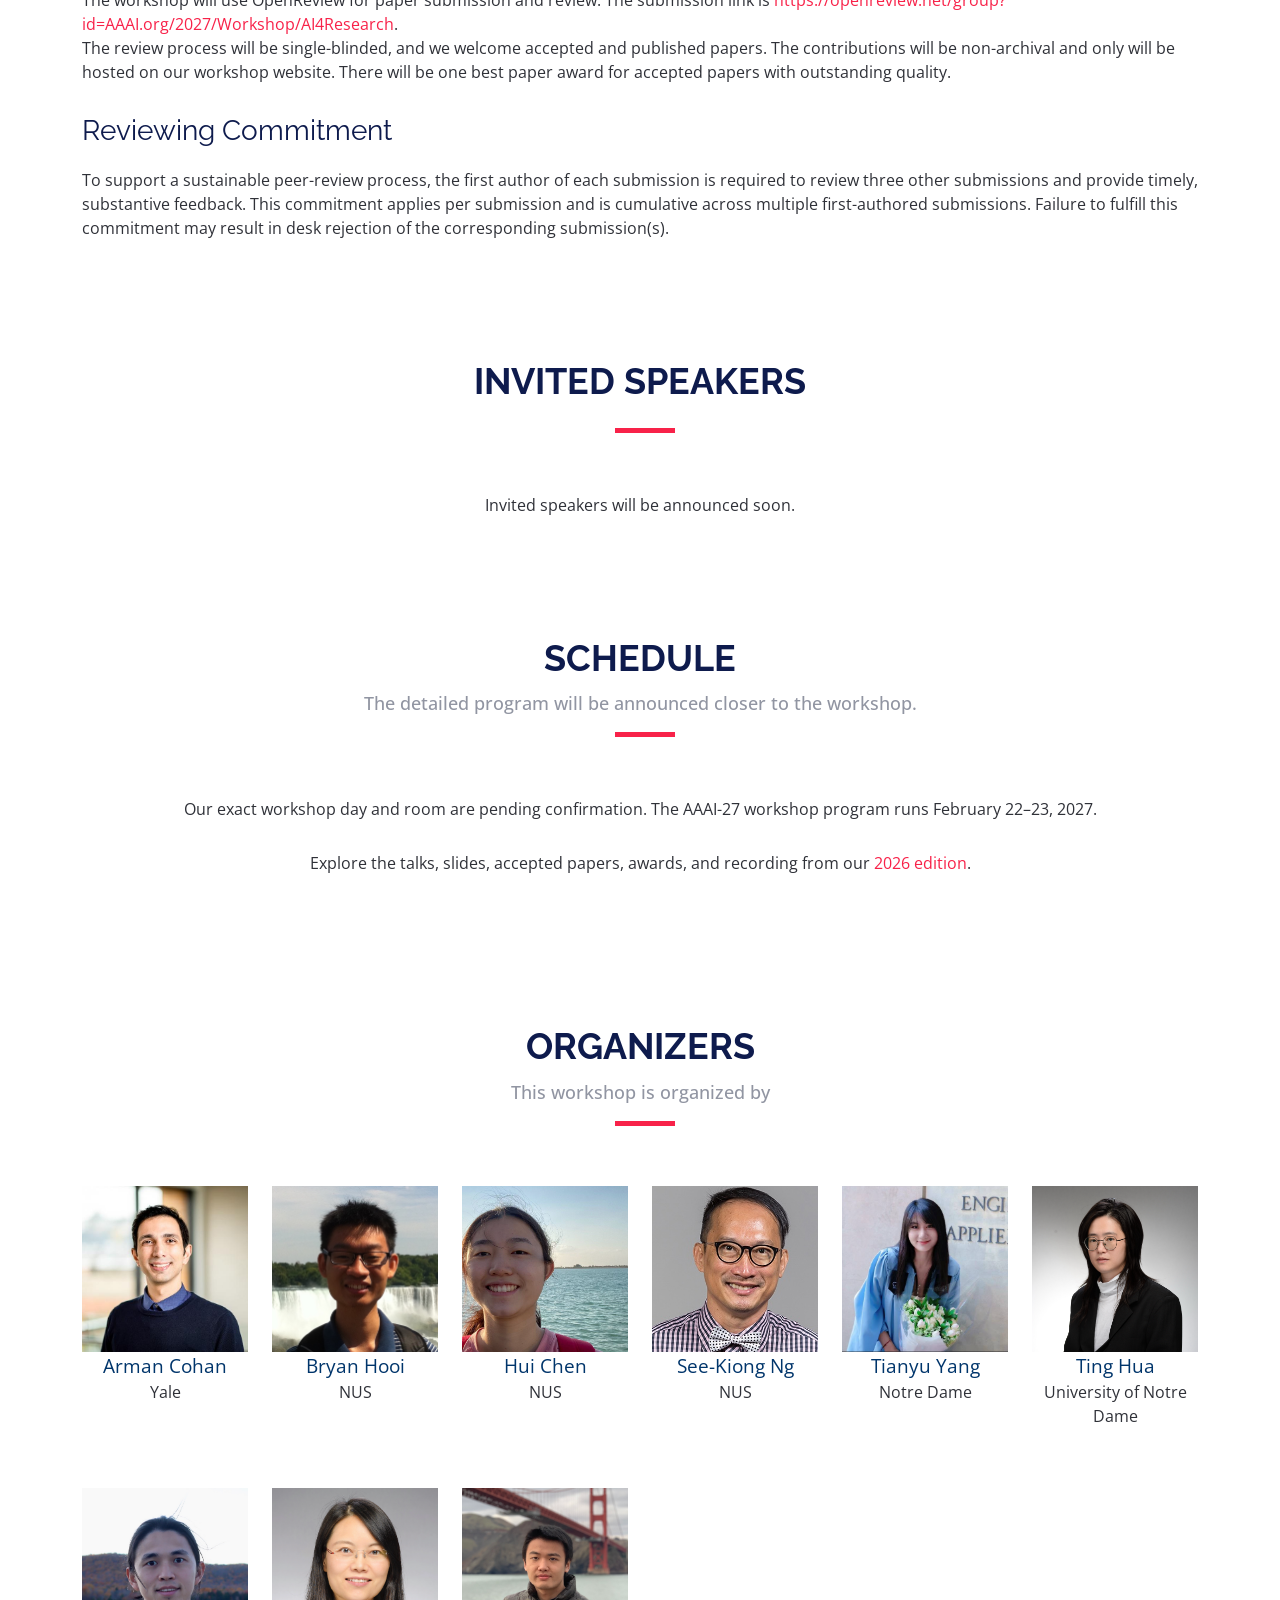
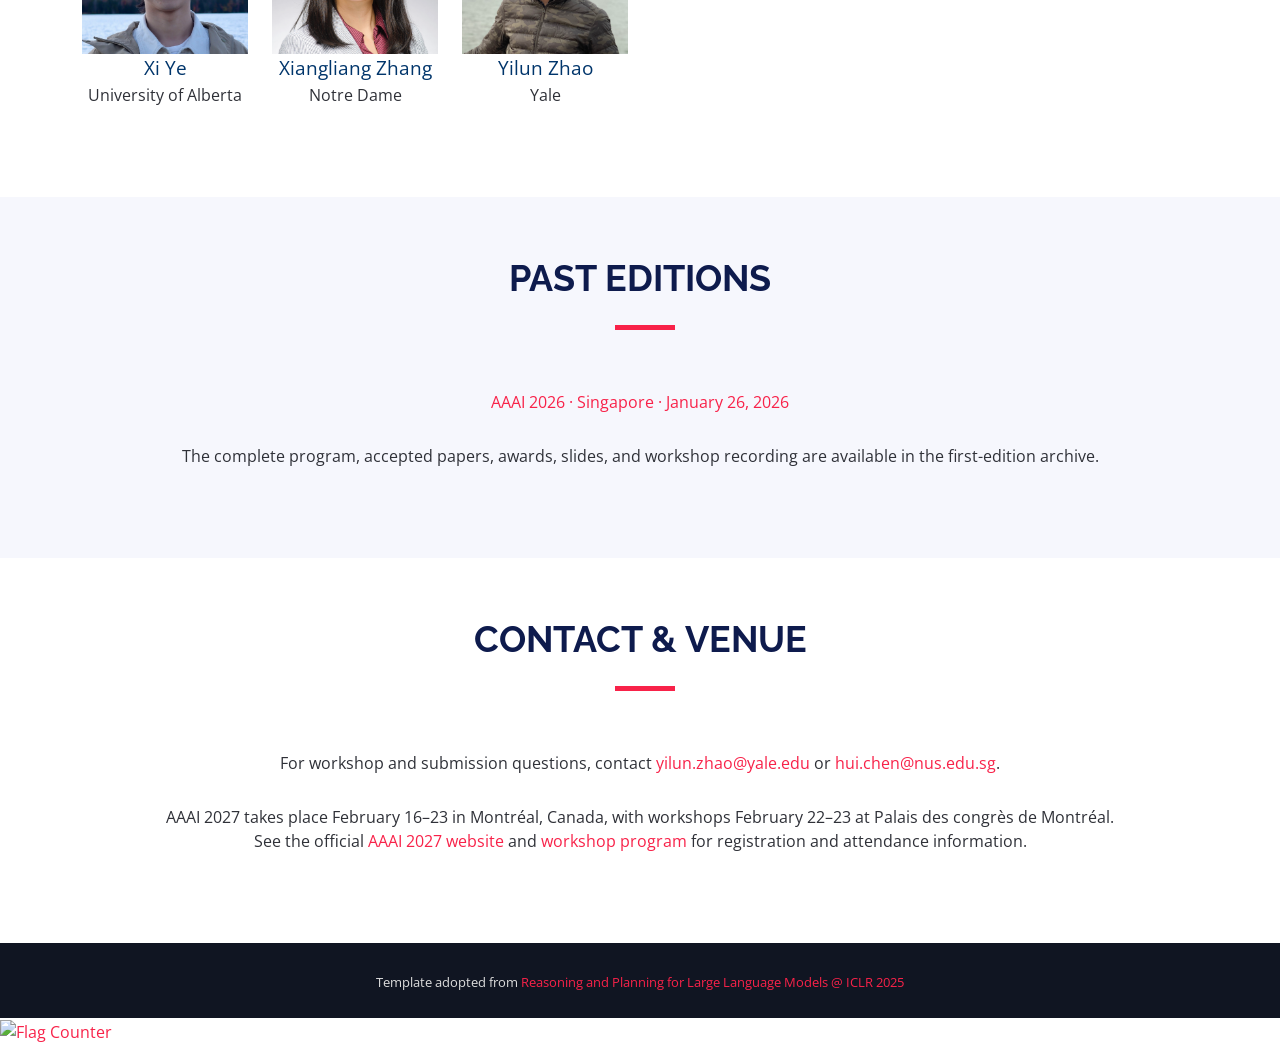
==== commit 43194548: "Add author reviewing commitment to 2027 call for papers" ====
--- a/index.html
+++ b/index.html
@@ -323,6 +323,10 @@
           The workshop will use OpenReview for paper submission and review. The submission link is <a href="https://openreview.net/group?id=AAAI.org/2027/Workshop/AI4Research">https://openreview.net/group?id=AAAI.org/2027/Workshop/AI4Research</a>.
           <br>The review process will be single-blinded, and we welcome accepted and published papers. The contributions will be non-archival and only will be hosted on our workshop website. There will be one best paper award for accepted papers with outstanding quality.
         </p>
+        <h3>Reviewing Commitment</h3>
+        <p>
+          To support a sustainable peer-review process, the first author of each submission is required to review three other submissions and provide timely, substantive feedback. This commitment applies per submission and is cumulative across multiple first-authored submissions. Failure to fulfill this commitment may result in desk rejection of the corresponding submission(s).
+        </p>
       </div>
     </section>
 
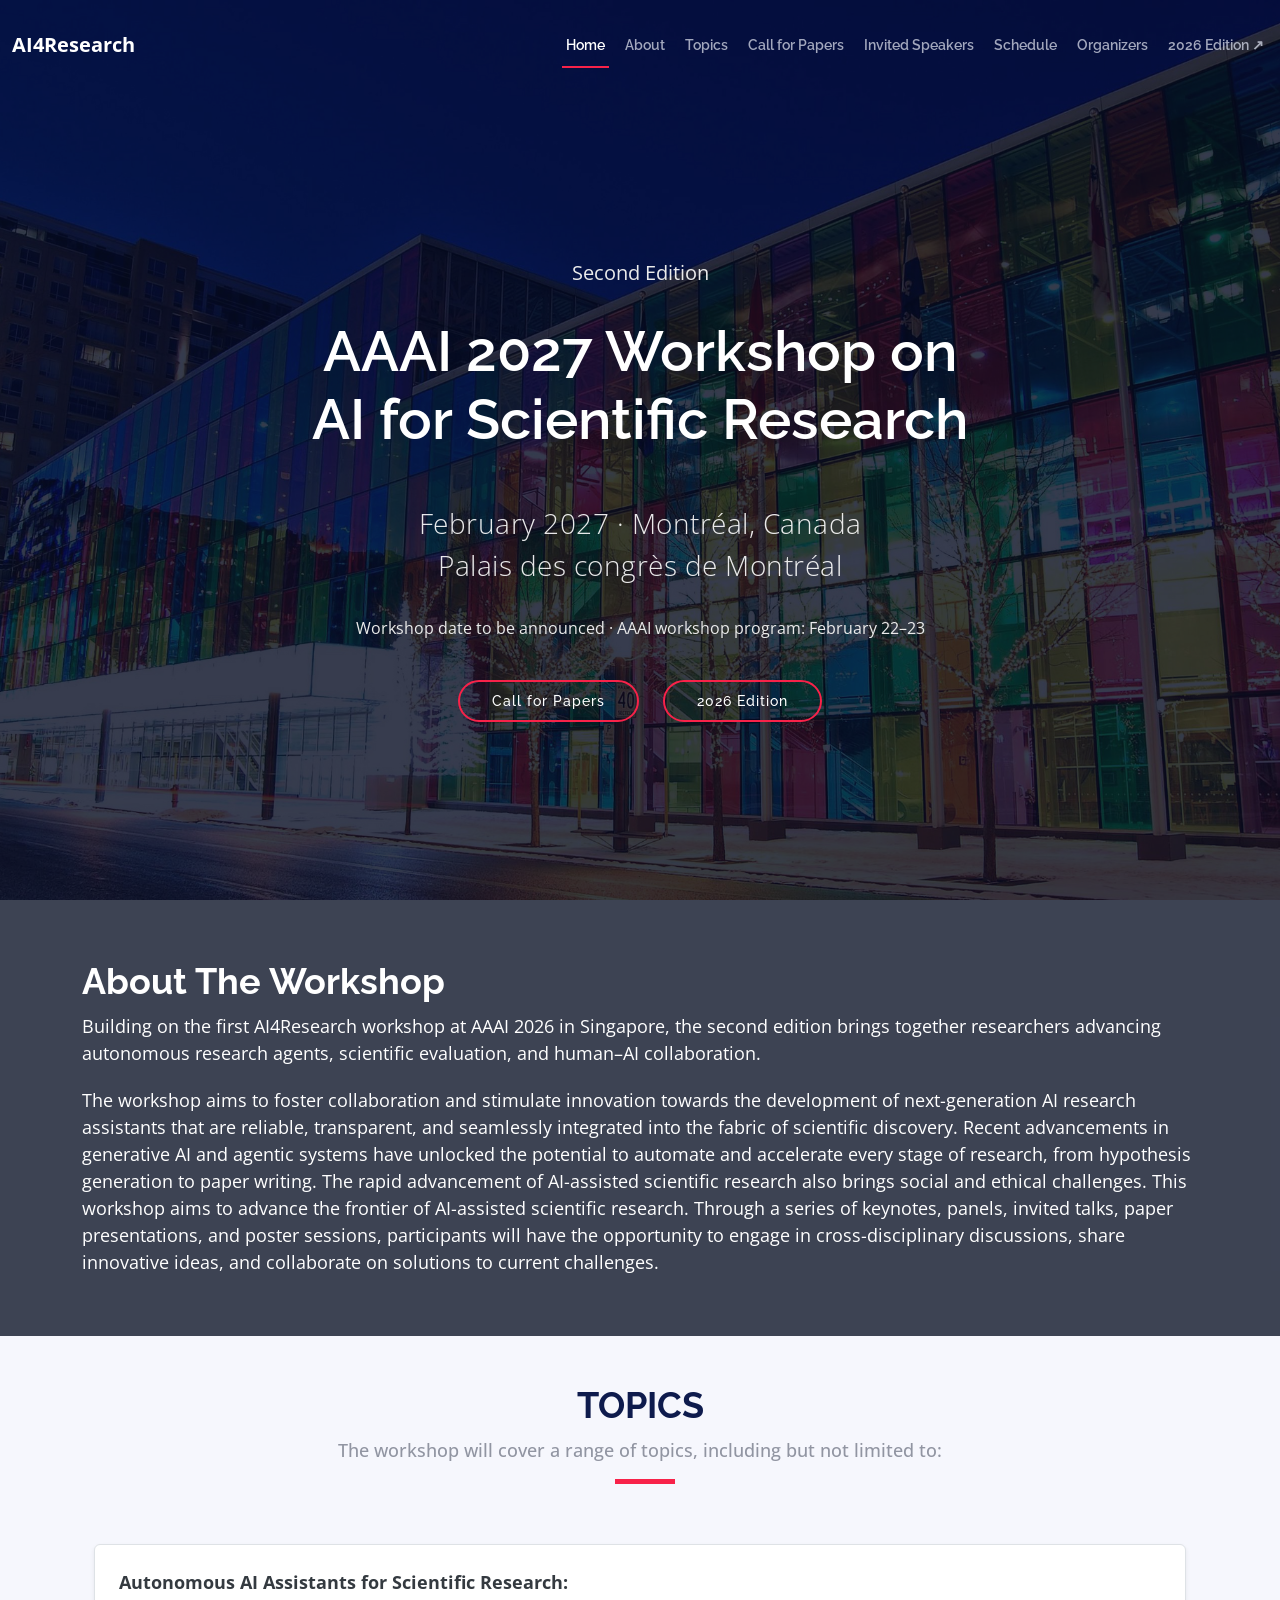
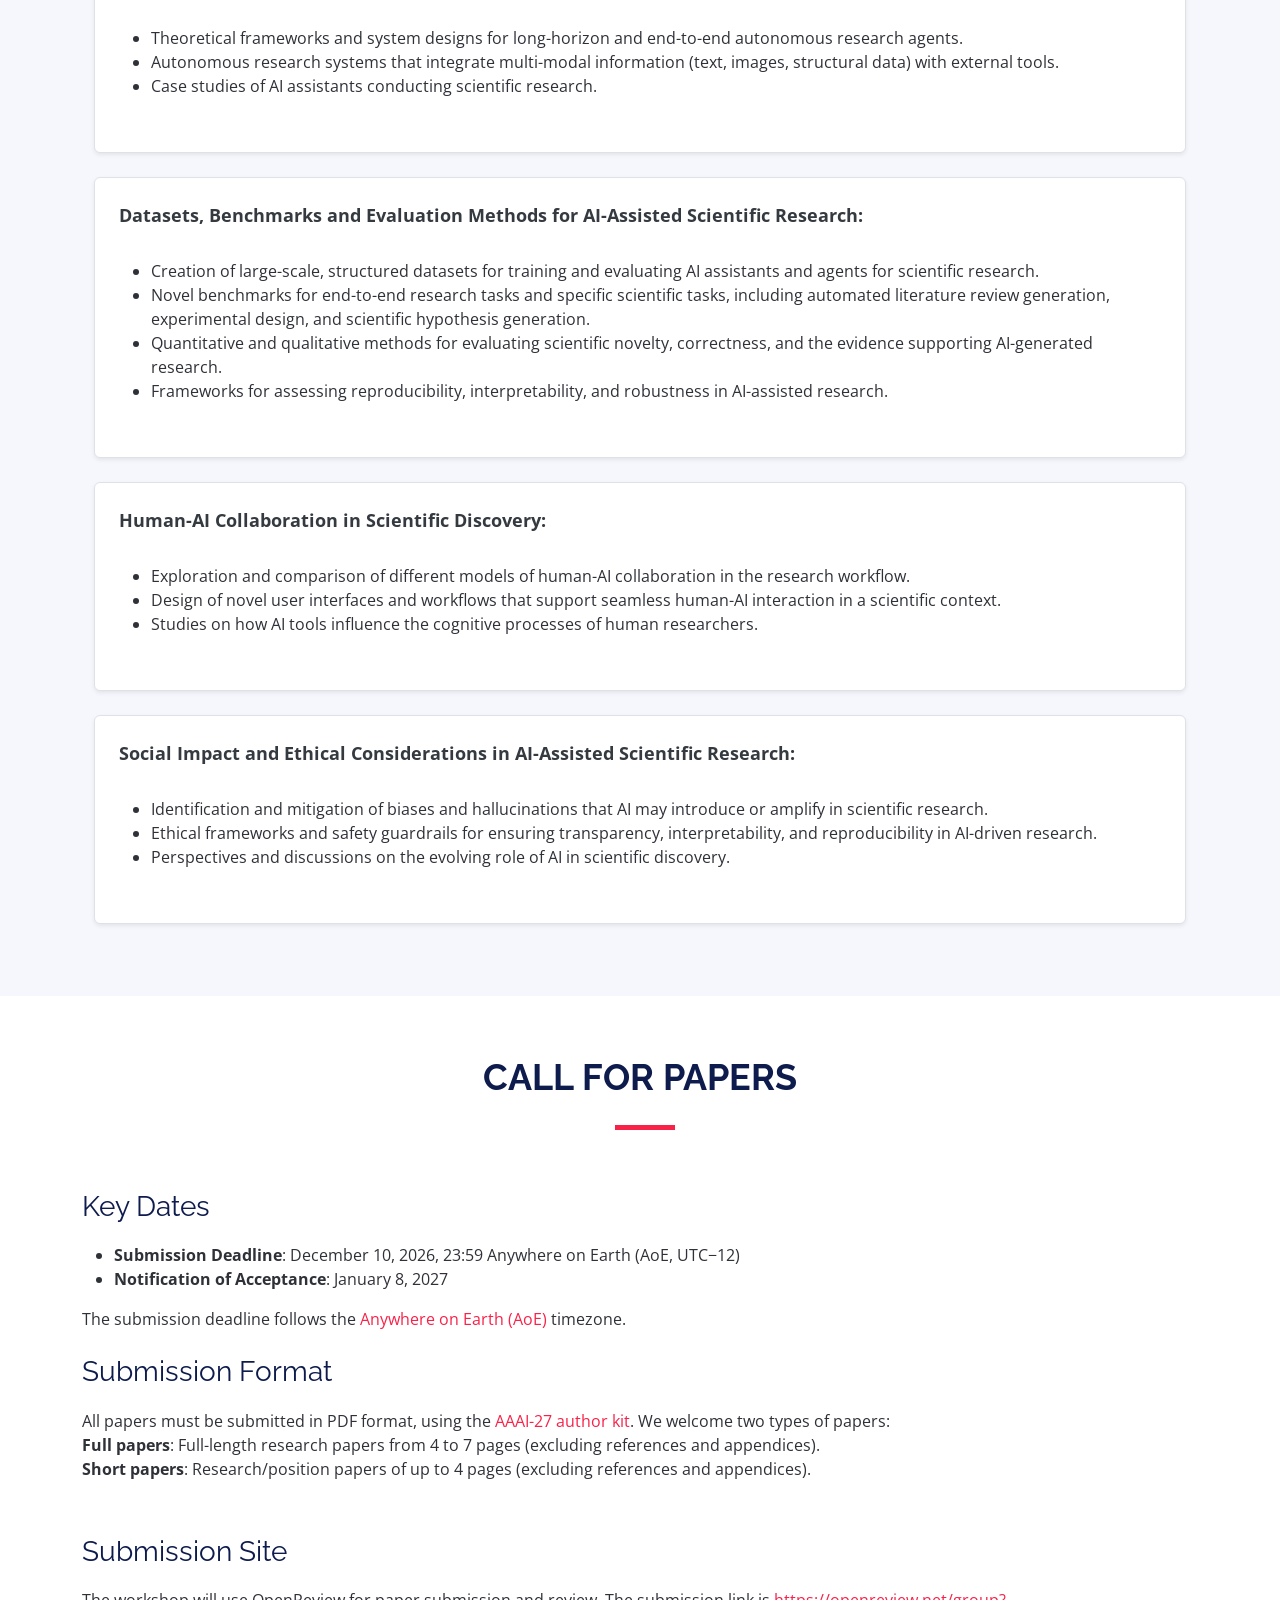
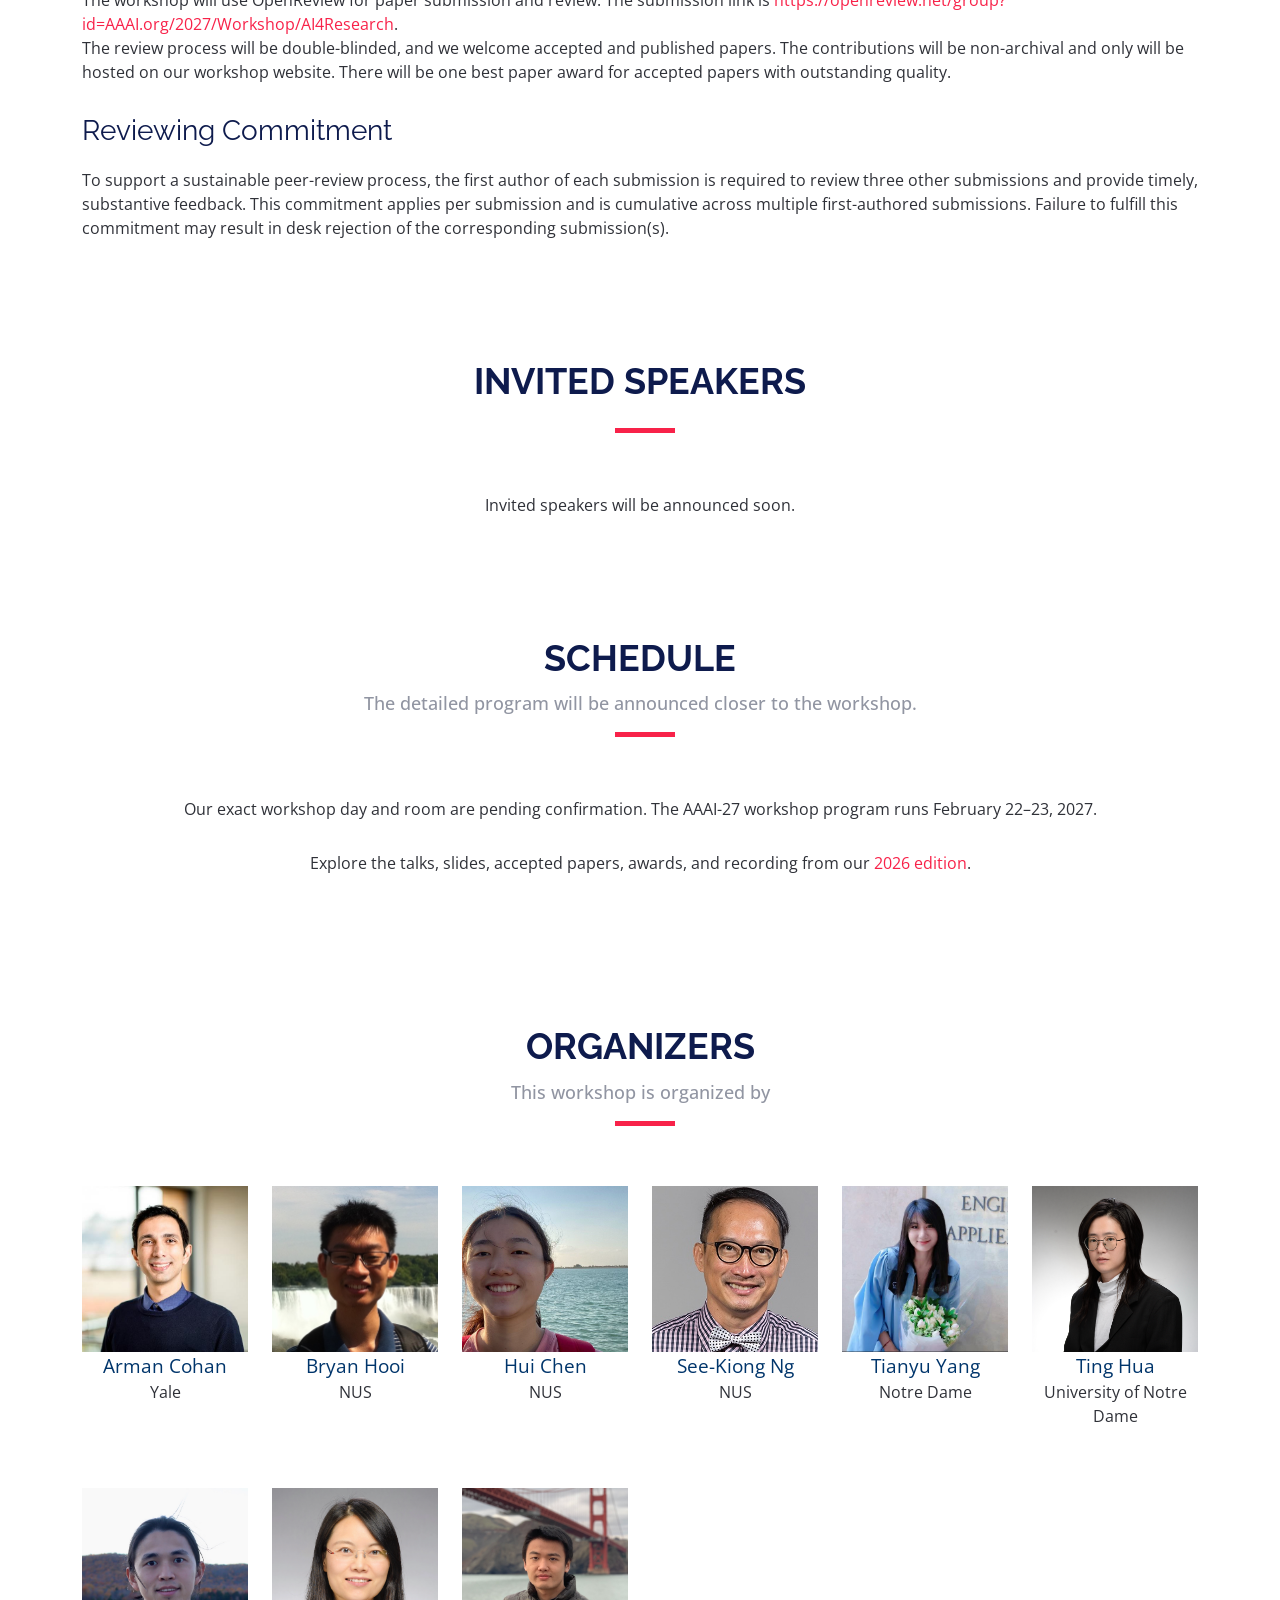
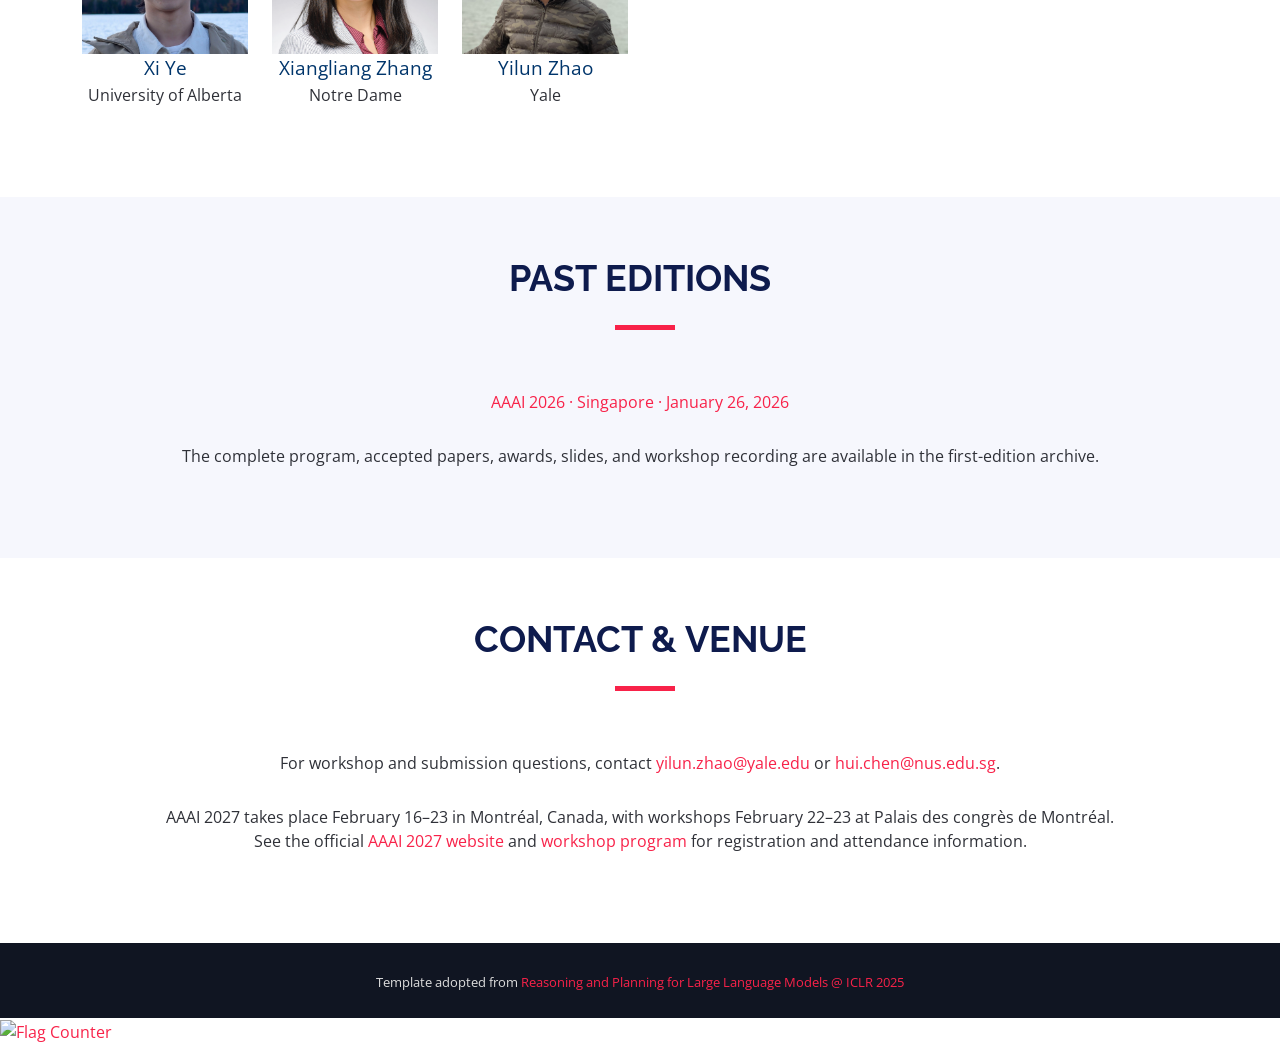
==== commit 3866f782: "Switch 2027 workshop review process to double-blind" ====
--- a/index.html
+++ b/index.html
@@ -321,7 +321,7 @@
         <h3>Submission Site</h3>
         <p>
           The workshop will use OpenReview for paper submission and review. The submission link is <a href="https://openreview.net/group?id=AAAI.org/2027/Workshop/AI4Research">https://openreview.net/group?id=AAAI.org/2027/Workshop/AI4Research</a>.
-          <br>The review process will be single-blinded, and we welcome accepted and published papers. The contributions will be non-archival and only will be hosted on our workshop website. There will be one best paper award for accepted papers with outstanding quality.
+          <br>The review process will be double-blinded, and we welcome accepted and published papers. The contributions will be non-archival and only will be hosted on our workshop website. There will be one best paper award for accepted papers with outstanding quality.
         </p>
         <h3>Reviewing Commitment</h3>
         <p>
